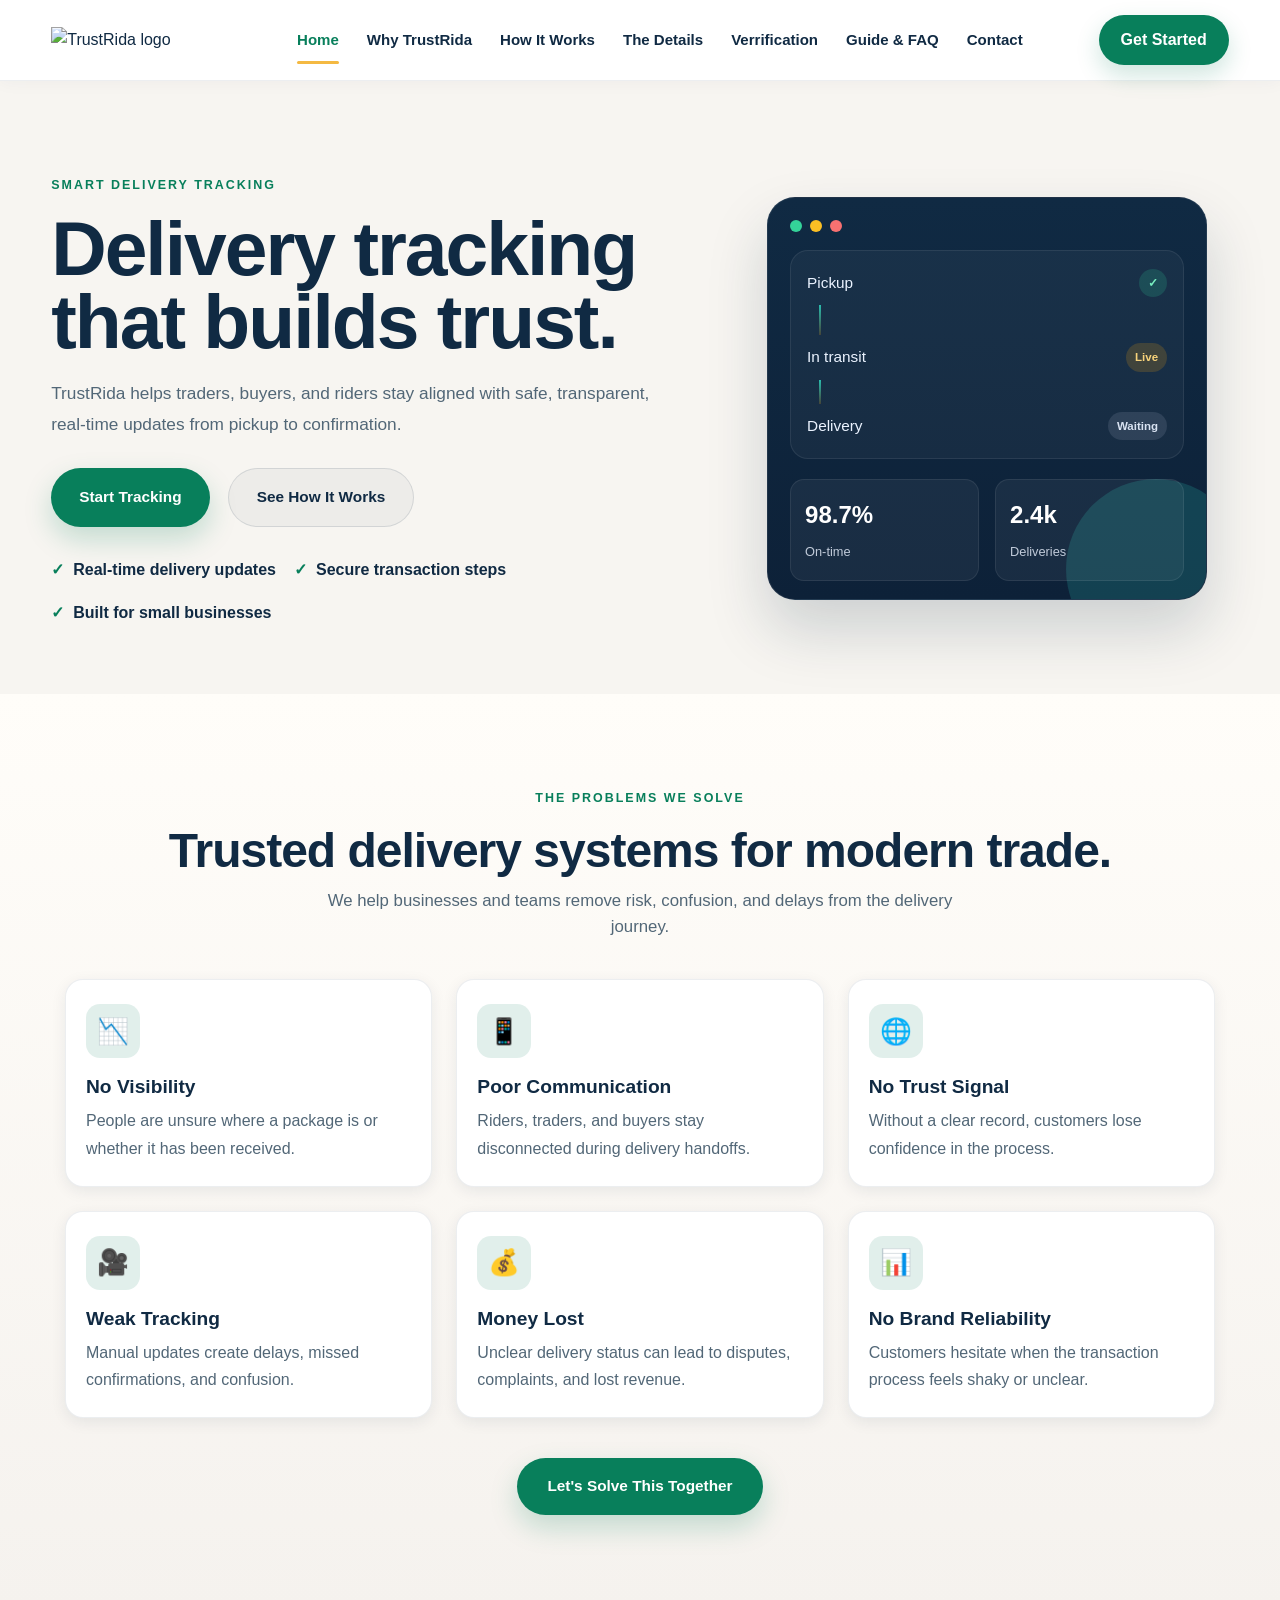
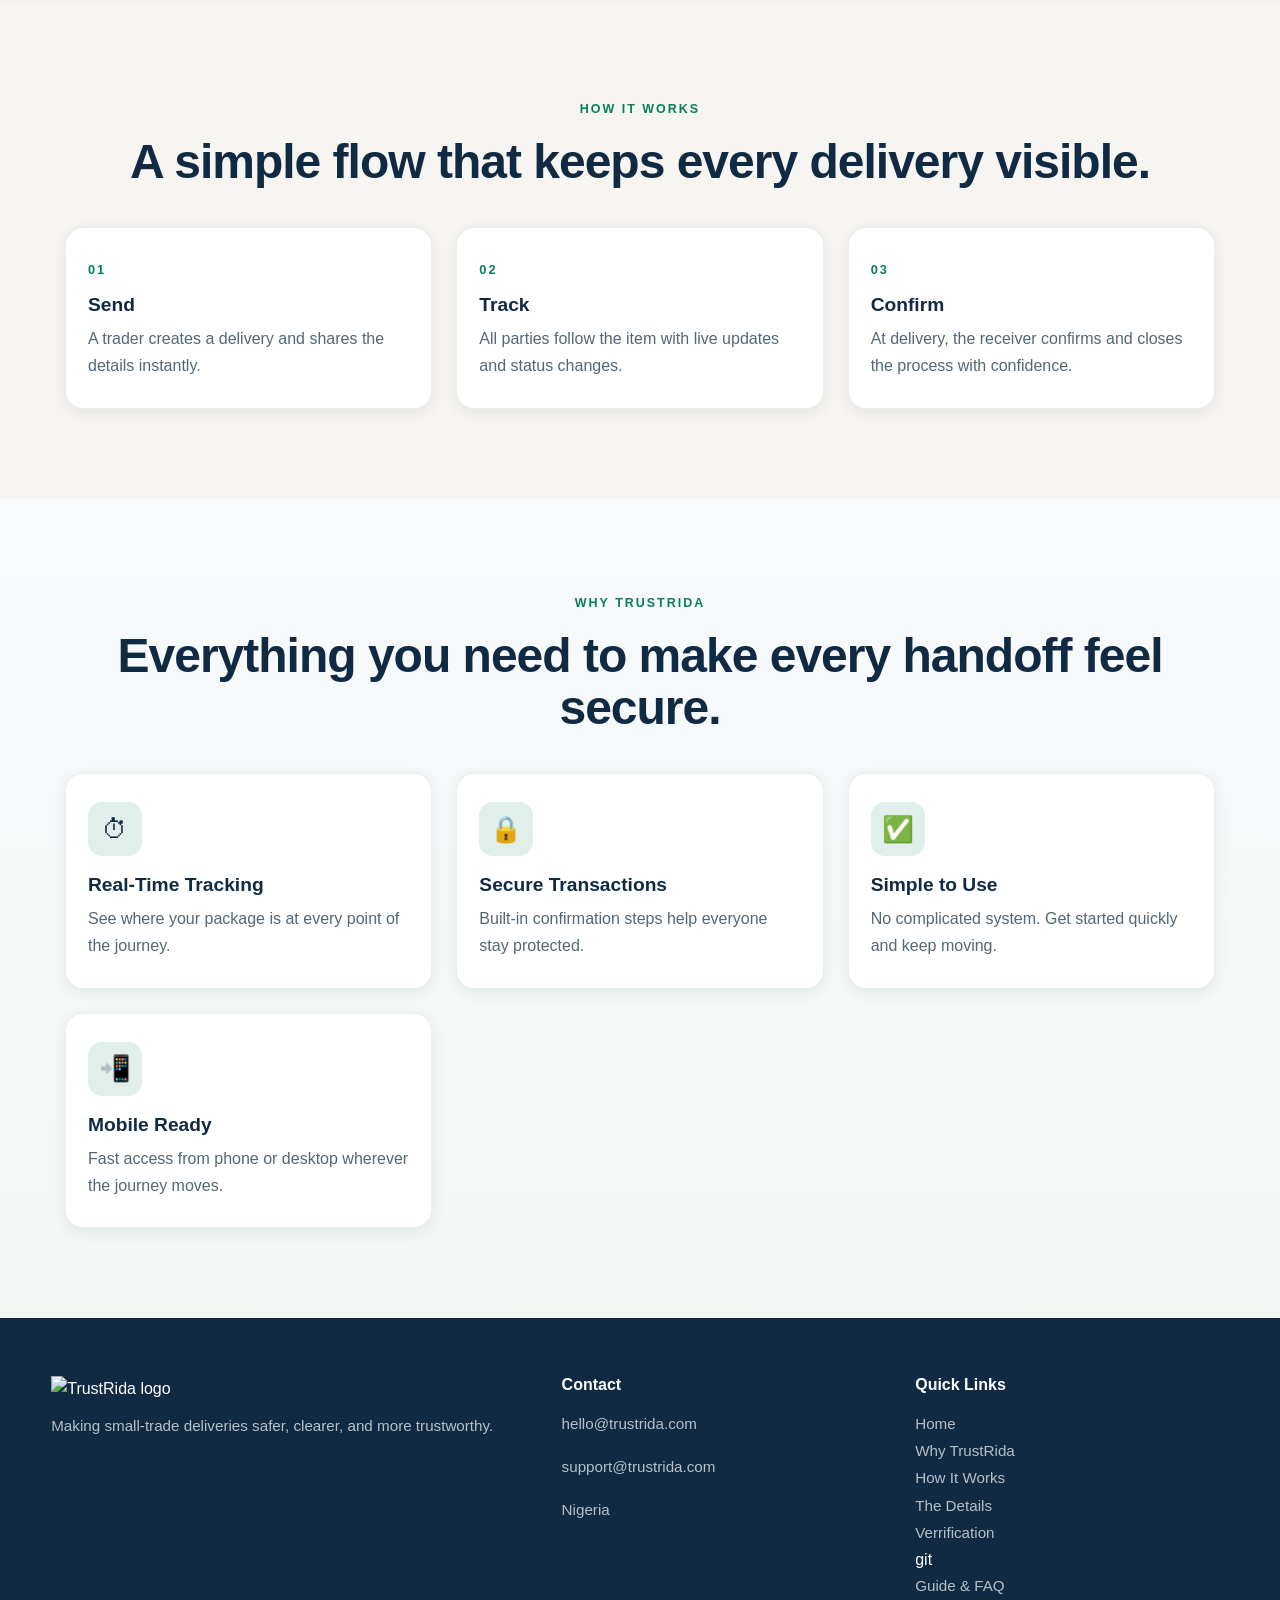
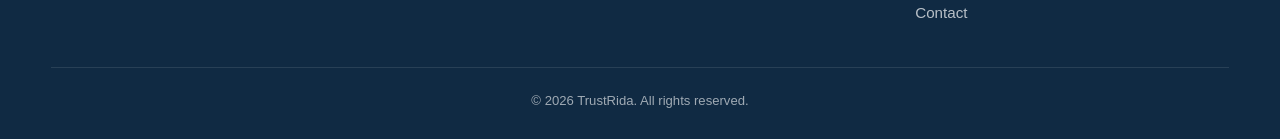
==== index.html @ 60ed7f92 "add website changes" ====
<!DOCTYPE html>
<html lang="en">
<head>
    <meta charset="UTF-8">
    <meta name="viewport" content="width=device-width, initial-scale=1.0">

    <title>TrustRida | Safe Delivery Tracking</title>

    <!-- Brand CSS MUST come first -->
    <link rel="stylesheet" href="css/brand.css">

    <!-- Page-specific CSS -->
    <link rel="stylesheet" href="css/style.css">
</head>

<body>

    <header class="site-header">
        <div class="nav-container">
            <a href="index.html" class="logo" aria-label="TrustRida home">
                <img src="https://i.postimg.cc/3wX8hdDJ/6a94c77d-6948-4028-94ad-6707c4aa324a.jpg" alt="TrustRida logo" class="brand-logo-image">
            </a>

            <nav class="main-nav" aria-label="Main navigation">
                <a href="index.html" class="active" aria-current="page">Home</a>
                <a href="Daelxsa.html">Why TrustRida</a>
                <a href="how-it-works.html">How It Works</a>
                <a href="oluwatoks.html">The Details</a>
                <a href="energy.html">Verrification</a>
                <a href="okakamushunu.html">Guide & FAQ</a>
                <a href="contact.html">Contact</a>
            </nav>

            <a href="erikah.html" class="nav-button">
                Get Started
            </a>
        </div>
    </header>

    <main>
        <section class="hero">
            <div class="hero-content">
                <p class="eyebrow">SMART DELIVERY TRACKING</p>
                <h1>Delivery tracking that builds trust.</h1>
                <p class="hero-subtitle">
                    TrustRida helps traders, buyers, and riders stay aligned with
                    safe, transparent, real-time updates from pickup to confirmation.
                </p>

                <div class="hero-actions">
                    <a href="contact.html" class="cta-button primary">Start Tracking</a>
                    <a href="#how-it-works" class="cta-button secondary">See How It Works</a>
                </div>

                <ul class="hero-points" aria-label="TrustRida benefits">
                    <li>Real-time delivery updates</li>
                    <li>Secure transaction steps</li>
                    <li>Built for small businesses</li>
                </ul>
            </div>

            <div class="hero-visual" aria-label="TrustRida dashboard preview">
                <div class="dashboard-card">
                    <div class="dashboard-header">
                        <span class="dot green"></span>
                        <span class="dot yellow"></span>
                        <span class="dot red"></span>
                    </div>

                    <div class="route-box">
                        <div class="route-row">
                            <span>Pickup</span>
                            <span class="check">✓</span>
                        </div>
                        <div class="route-line"></div>
                        <div class="route-row">
                            <span>In transit</span>
                            <span class="live">Live</span>
                        </div>
                        <div class="route-line short"></div>
                        <div class="route-row">
                            <span>Delivery</span>
                            <span class="pending">Waiting</span>
                        </div>
                    </div>

                    <div class="mini-stats">
                        <div>
                            <strong>98.7%</strong>
                            <span>On-time</span>
                        </div>
                        <div>
                            <strong>2.4k</strong>
                            <span>Deliveries</span>
                        </div>
                    </div>
                </div>
            </div>
        </section>

        <section id="problems" class="problems-section">
            <div class="container">
                <div class="section-header">
                    <p class="section-kicker">THE PROBLEMS WE SOLVE</p>
                    <h2>Trusted delivery systems for modern trade.</h2>
                    <p>We help businesses and teams remove risk, confusion, and delays from the delivery journey.</p>
                </div>

                <div class="problems-grid">
                    <div class="problem-card">
                        <div class="icon">📉</div>
                        <h3>No Visibility</h3>
                        <p>People are unsure where a package is or whether it has been received.</p>
                    </div>

                    <div class="problem-card">
                        <div class="icon">📱</div>
                        <h3>Poor Communication</h3>
                        <p>Riders, traders, and buyers stay disconnected during delivery handoffs.</p>
                    </div>

                    <div class="problem-card">
                        <div class="icon">🌐</div>
                        <h3>No Trust Signal</h3>
                        <p>Without a clear record, customers lose confidence in the process.</p>
                    </div>

                    <div class="problem-card">
                        <div class="icon">🎥</div>
                        <h3>Weak Tracking</h3>
                        <p>Manual updates create delays, missed confirmations, and confusion.</p>
                    </div>

                    <div class="problem-card">
                        <div class="icon">💰</div>
                        <h3>Money Lost</h3>
                        <p>Unclear delivery status can lead to disputes, complaints, and lost revenue.</p>
                    </div>

                    <div class="problem-card">
                        <div class="icon">📊</div>
                        <h3>No Brand Reliability</h3>
                        <p>Customers hesitate when the transaction process feels shaky or unclear.</p>
                    </div>
                </div>

                <div class="cta-center">
                    <a href="contact.html" class="btn-primary">Let's Solve This Together</a>
                </div>
            </div>
        </section>

        <section id="how-it-works" class="how-it-works">
            <div class="container">
                <div class="section-header alt">
                    <p class="section-kicker">HOW IT WORKS</p>
                    <h2>A simple flow that keeps every delivery visible.</h2>
                </div>

                <div class="steps-container">
                    <div class="step">
                        <span class="step-number">01</span>
                        <h3>Send</h3>
                        <p>A trader creates a delivery and shares the details instantly.</p>
                    </div>

                    <div class="step">
                        <span class="step-number">02</span>
                        <h3>Track</h3>
                        <p>All parties follow the item with live updates and status changes.</p>
                    </div>

                    <div class="step">
                        <span class="step-number">03</span>
                        <h3>Confirm</h3>
                        <p>At delivery, the receiver confirms and closes the process with confidence.</p>
                    </div>
                </div>
            </div>
        </section>

        <section id="features" class="features">
            <div class="container">
                <div class="section-header alt">
                    <p class="section-kicker">WHY TRUSTRIDA</p>
                    <h2>Everything you need to make every handoff feel secure.</h2>
                </div>

                <div class="features-container">
                    <div class="feature">
                        <div class="feature-icon">⏱</div>
                        <h3>Real-Time Tracking</h3>
                        <p>See where your package is at every point of the journey.</p>
                    </div>

                    <div class="feature">
                        <div class="feature-icon">🔒</div>
                        <h3>Secure Transactions</h3>
                        <p>Built-in confirmation steps help everyone stay protected.</p>
                    </div>

                    <div class="feature">
                        <div class="feature-icon">✅</div>
                        <h3>Simple to Use</h3>
                        <p>No complicated system. Get started quickly and keep moving.</p>
                    </div>

                    <div class="feature">
                        <div class="feature-icon">📲</div>
                        <h3>Mobile Ready</h3>
                        <p>Fast access from phone or desktop wherever the journey moves.</p>
                    </div>
                </div>
            </div>
        </section>
    </main>

    <footer class="site-footer">
        <div class="footer-container">
            <div class="footer-brand">
                <a href="index.html" class="logo logo-footer" aria-label="TrustRida home">
                    <img src="https://i.postimg.cc/3wX8hdDJ/6a94c77d-6948-4028-94ad-6707c4aa324a.jpg" alt="TrustRida logo" class="brand-logo-image">
                </a>
                <p>Making small-trade deliveries safer, clearer, and more trustworthy.</p>
            </div>

            <div class="footer-contact">
                <h3>Contact</h3>
                <p><a href="mailto:hello@trustrida.com">hello@trustrida.com</a></p>
                <p><a href="tel:+234">support@trustrida.com</a></p>
                <p>Nigeria</p>
            </div>

            <div class="footer-links">
                <h3>Quick Links</h3>
                <a href="index.html" class="active" aria-current="page">Home</a>
                <a href="Daelxsa.html">Why TrustRida</a>
                <a href="how-it-works.html">How It Works</a>
                <a href="oluwatoks.html">The Details</a>
                <a href="energy.html">Verrification</a>git
                <a href="okakamushunu.html">Guide & FAQ</a>
                <a href="contact.html">Contact</a>
            </div>
        </div>

        <div class="footer-bottom">
            <p>&copy; 2026 TrustRida. All rights reserved.</p>
        </div>
    </footer>

</body>
</html>
---- css/brand.css ----
/* =========================================
   TRUSTRIDA BRAND STYLES
   ========================================= */

:root {
  --trust-green: #087f5b;
  --trust-green-dark: #066b4d;
  --deep-navy: #102a43;
  --amber: #8a5a00;
  --warm-cream: #fff8ee;
  --white: #ffffff;
  --light-gray: #f5f7fa;
  --border: #d9e2ec;

  --display-font: "Plus Jakarta Sans", sans-serif;
  --body-font: "Manrope", sans-serif;

  --brand-bg: #07111f;
  --brand-bg-soft: #0f1d2d;
  --brand-panel: #0e1b2b;
  --brand-card: #13283e;
  --brand-text: #eaf3ff;
  --brand-muted: #9ab0c8;
  --brand-line: rgba(154, 176, 200, 0.2);
  --brand-accent: #2dd4bf;
  --brand-accent-strong: #14b8a6;
  --brand-accent-soft: rgba(45, 212, 191, 0.12);
  --brand-white: #ffffff;
  --brand-warning: #f59e0b;
  --brand-danger: #ef4444;
}

/* BASIC PAGE STYLES */
*,
*::before,
*::after {
  box-sizing: border-box;
  margin: 0;
  padding: 0;
}

html {
  scroll-behavior: smooth;
}

body {
  margin: 0;
  color: var(--deep-navy);
  background-color: var(--white);
  font-family: var(--body-font);
  line-height: 1.6;
}

/* HEADINGS */
h1,
h2,
h3,
h4 {
  margin-top: 0;
  color: var(--deep-navy);
  font-family: var(--display-font);
  line-height: 1.2;
}

/* LINKS */
a {
  color: inherit;
  text-decoration: none;
}

a:hover {
  text-decoration: underline;
}

a:focus-visible,
button:focus-visible {
  outline: 3px solid var(--amber);
  outline-offset: 3px;
}

/* BUTTONS */
.btn {
  display: inline-block;
  padding: 12px 20px;
  border: 2px solid transparent;
  border-radius: 10px;
  font-family: var(--display-font);
  font-weight: 700;
  line-height: 1.2;
  text-align: center;
  text-decoration: none;
  cursor: pointer;
  transition:
    background-color 0.2s ease,
    color 0.2s ease,
    border-color 0.2s ease,
    opacity 0.2s ease;
}

.btn:hover {
  text-decoration: none;
}

.btn-primary {
  color: var(--white);
  background-color: var(--trust-green);
  border-color: var(--trust-green);
}

.btn-primary:hover {
  background-color: var(--trust-green-dark);
  border-color: var(--trust-green-dark);
}

.btn-secondary {
  color: var(--deep-navy);
  background-color: var(--white);
  border-color: var(--deep-navy);
}

.btn-secondary:hover {
  color: var(--white);
  background-color: var(--deep-navy);
}

.btn:disabled,
.btn[aria-disabled="true"] {
  opacity: 0.6;
  cursor: not-allowed;
}

/* CARDS */
.card {
  padding: 24px;
  background-color: var(--white);
  border: 1px solid var(--border);
  border-radius: 12px;
}

/* STATUS LABELS */
.status-verified,
.status-pending {
  font-weight: 700;
}

.status-verified {
  color: var(--trust-green);
}

.status-pending {
  color: var(--amber);
}

/* COMMON CONTAINER */
.container {
  width: min(90%, 1200px);
  margin-inline: auto;
}
---- css/style.css ----
:root {
    --green: #087F5B;
    --navy: #102A43;
    --gold: #F4B942;
    --cream: #FFF8EE;
    --white: #FFFFFF;
    --text: #102A43;
    --muted: #526777;
    --border: rgba(16, 42, 67, 0.12);
    --shadow-sm: 0 4px 15px rgba(16, 42, 67, 0.08);
    --shadow-md: 0 12px 35px rgba(16, 42, 67, 0.12);
    --radius: 16px;
    --transition: 0.25s ease;
    --soft-green: rgba(8, 127, 91, 0.12);
}

* {
    margin: 0;
    padding: 0;
    box-sizing: border-box;
}

html {
    scroll-behavior: smooth;
}

body {
    font-family: Inter, -apple-system, BlinkMacSystemFont, "Segoe UI", Roboto, Arial, sans-serif;
    background: #f7f5f1;
    color: var(--text);
    line-height: 1.6;
}

a {
    text-decoration: none;
    color: inherit;
}

button,
input,
textarea {
    font: inherit;
}

img {
    max-width: 100%;
    display: block;
}

h1, h2, h3, h4 {
    margin-bottom: 1rem;
    line-height: 1.1;
}

p {
    margin-bottom: 1rem;
}

.container {
    width: min(1150px, 92%);
    margin: 0 auto;
}

/* ================= HEADER ================= */

.site-header {
    position: sticky;
    top: 0;
    z-index: 1000;
    background: rgba(255, 255, 255, 0.98);
    backdrop-filter: blur(10px);
    border-bottom: 1px solid rgba(16, 42, 67, 0.08);
    box-shadow: 0 2px 16px rgba(16, 42, 67, 0.04);
}

.nav-container {
    width: min(1180px, 92%);
    min-height: 80px;
    margin: 0 auto;
    display: flex;
    align-items: center;
    justify-content: space-between;
    gap: 24px;
}

.logo {
    display: inline-flex;
    align-items: center;
    justify-content: center;
    transition: opacity var(--transition), transform var(--transition);
}

.brand-logo-image {
    display: block;
    width: 170px;
    height: auto;
    object-fit: contain;
}

.logo:hover {
    opacity: 0.9;
    transform: translateY(-1px);
}

.main-nav {
    display: flex;
    align-items: center;
    gap: 28px;
}

.main-nav a {
    position: relative;
    color: var(--navy);
    font-size: 0.94rem;
    font-weight: 600;
    padding: 8px 0;
    transition: color var(--transition), transform var(--transition);
}

.main-nav a:hover {
    color: var(--green);
    transform: translateY(-1px);
}

.main-nav a.active {
    color: var(--green);
}

.main-nav a.active::after {
    content: "";
    position: absolute;
    left: 0;
    right: 0;
    bottom: -4px;
    height: 3px;
    border-radius: 999px;
    background: var(--gold);
}

.nav-button,
.cta-button,
.btn-primary {
    display: inline-flex;
    align-items: center;
    justify-content: center;
    border-radius: 999px;
    font-weight: 800;
    transition: transform var(--transition), box-shadow var(--transition), background var(--transition), color var(--transition);
}

.nav-button {
    padding: 12px 22px;
    background: var(--green);
    color: var(--white);
    box-shadow: 0 10px 24px rgba(8, 127, 91, 0.2);
}

.nav-button:hover,
.cta-button:hover,
.btn-primary:hover {
    transform: translateY(-2px);
}

/* ================= HERO ================= */

.hero {
    display: grid;
    grid-template-columns: 1.15fr 0.85fr;
    align-items: center;
    gap: 40px;
    width: min(1180px, 92%);
    margin: 0 auto;
    padding: 90px 0 68px;
}

.hero-content {
    padding-right: 12px;
}

.eyebrow,
.section-kicker {
    display: inline-block;
    margin-bottom: 16px;
    color: var(--green);
    text-transform: uppercase;
    font-size: 0.78rem;
    letter-spacing: 2px;
    font-weight: 800;
}

.hero h1 {
    color: var(--navy);
    font-size: clamp(2.8rem, 6vw, 5rem);
    letter-spacing: -2px;
    line-height: 0.95;
    margin-bottom: 20px;
}

.hero-subtitle {
    max-width: 620px;
    color: var(--muted);
    font-size: 1.08rem;
    line-height: 1.8;
    margin-bottom: 28px;
}

.hero-actions {
    display: flex;
    flex-wrap: wrap;
    gap: 18px;
    margin-bottom: 30px;
}

.cta-button {
    padding: 16px 28px;
    font-size: 0.96rem;
}

.cta-button.primary,
.btn-primary {
    background: var(--green);
    color: var(--white);
    box-shadow: 0 12px 28px rgba(8, 127, 91, 0.22);
}

.cta-button.secondary {
    background: rgba(16, 42, 67, 0.04);
    color: var(--navy);
    border: 1px solid rgba(16, 42, 67, 0.12);
}

.hero-points {
    display: flex;
    flex-wrap: wrap;
    gap: 18px;
    list-style: none;
    padding: 0;
    color: var(--navy);
    font-weight: 600;
}

.hero-points li {
    position: relative;
    padding-left: 22px;
}

.hero-points li::before {
    content: "✓";
    position: absolute;
    left: 0;
    color: var(--green);
    font-weight: 800;
}

.hero-visual {
    display: flex;
    justify-content: center;
}

.dashboard-card {
    width: min(100%, 440px);
    background: linear-gradient(180deg, #102a43 0%, #0d2138 100%);
    border: 1px solid rgba(255, 255, 255, 0.08);
    border-radius: 28px;
    box-shadow: 0 30px 60px rgba(16, 42, 67, 0.18);
    padding: 22px 22px 18px;
    position: relative;
    overflow: hidden;
}

.dashboard-card::before {
    content: "";
    position: absolute;
    inset: auto -40px -60px auto;
    width: 180px;
    height: 180px;
    border-radius: 50%;
    background: rgba(45, 212, 191, 0.18);
}

.dashboard-header {
    display: flex;
    gap: 8px;
    margin-bottom: 18px;
    position: relative;
    z-index: 1;
}

.dot {
    width: 12px;
    height: 12px;
    border-radius: 50%;
    display: inline-block;
}

.dot.green { background: #34d399; }
.dot.yellow { background: #fbbf24; }
.dot.red { background: #f87171; }

.route-box {
    position: relative;
    z-index: 1;
    background: rgba(255, 255, 255, 0.04);
    border: 1px solid rgba(255, 255, 255, 0.08);
    border-radius: 18px;
    padding: 18px 16px;
    margin-bottom: 20px;
}

.route-row {
    display: flex;
    align-items: center;
    justify-content: space-between;
    color: #ebf3ff;
    font-size: 0.96rem;
}

.route-line {
    width: 2px;
    height: 30px;
    background: linear-gradient(180deg, rgba(45, 212, 191, 0.85), rgba(245, 158, 11, 0.2));
    margin: 8px 12px 8px;
}

.route-line.short {
    height: 24px;
}

.check,
.live,
.pending {
    display: inline-flex;
    align-items: center;
    justify-content: center;
    border-radius: 999px;
    font-size: 0.72rem;
    padding: 5px 9px;
    font-weight: 800;
}

.check {
    background: rgba(52, 211, 153, 0.18);
    color: #7af0c1;
}

.live {
    background: rgba(245, 158, 11, 0.18);
    color: #f7d27a;
}

.pending {
    background: rgba(148, 163, 184, 0.18);
    color: #d9e3f2;
}

.mini-stats {
    position: relative;
    z-index: 1;
    display: grid;
    grid-template-columns: repeat(2, minmax(0, 1fr));
    gap: 16px;
}

.mini-stats div {
    background: rgba(255, 255, 255, 0.05);
    border: 1px solid rgba(255, 255, 255, 0.08);
    border-radius: 14px;
    padding: 16px 14px;
}

.mini-stats strong {
    display: block;
    color: #fff;
    font-size: 1.5rem;
    margin-bottom: 4px;
}

.mini-stats span {
    color: rgba(235, 243, 255, 0.8);
    font-size: 0.8rem;
}

/* ================= SECTIONS ================= */

.problems-section,
.how-it-works,
.features {
    padding: 90px 0;
}

.problems-section {
    background: linear-gradient(180deg, #fffdf9 0%, #f5f2ee 100%);
}

.section-header {
    text-align: center;
    margin-bottom: 38px;
}

.section-header h2 {
    color: var(--navy);
    font-size: clamp(2.1rem, 4vw, 3rem);
    letter-spacing: -1px;
    margin-bottom: 10px;
}

.section-header p:last-child {
    max-width: 680px;
    margin: 0 auto;
    color: var(--muted);
    font-size: 1.05rem;
}

.problems-grid {
    display: grid;
    grid-template-columns: repeat(3, minmax(0, 1fr));
    gap: 24px;
}

.problem-card,
.feature,
.step {
    background: var(--white);
    border: 1px solid rgba(16, 42, 67, 0.08);
    border-radius: 18px;
    box-shadow: var(--shadow-sm);
}

.problem-card {
    padding: 24px 20px;
}

.problem-card:hover,
.feature:hover,
.step:hover {
    transform: translateY(-4px);
    box-shadow: var(--shadow-md);
}

.problem-card .icon,
.feature-icon {
    width: 54px;
    height: 54px;
    border-radius: 14px;
    background: var(--soft-green);
    display: grid;
    place-items: center;
    font-size: 1.6rem;
    margin-bottom: 18px;
}

.problem-card h3,
.feature h3,
.step h3 {
    color: var(--navy);
    margin-bottom: 10px;
    font-size: 1.2rem;
}

.problem-card p,
.feature p,
.step p {
    color: var(--muted);
    margin-bottom: 0;
    line-height: 1.7;
}

.cta-center {
    text-align: center;
    margin-top: 40px;
}

.btn-primary {
    padding: 16px 30px;
    font-size: 0.96rem;
}

.steps-container,
.features-container {
    display: grid;
    grid-template-columns: repeat(3, minmax(0, 1fr));
    gap: 24px;
}

.step,
.feature {
    padding: 28px 22px;
    transition: transform var(--transition), box-shadow var(--transition);
}

.step-number {
    display: inline-block;
    margin-bottom: 14px;
    color: var(--green);
    font-size: 0.8rem;
    letter-spacing: 2px;
    font-weight: 800;
}

.features {
    background: linear-gradient(180deg, #f8fafc 0%, #f2f7f4 100%);
}

/* ================= FOOTER ================= */

.site-footer {
    background: var(--navy);
    color: var(--white);
    padding-top: 58px;
}

.footer-container {
    width: min(1180px, 92%);
    margin: 0 auto;
    display: grid;
    grid-template-columns: 1.5fr 1fr 1fr;
    gap: 40px;
    padding-bottom: 40px;
}

.logo-footer {
    color: var(--white);
    margin-bottom: 10px;
}

.footer-brand p,
.footer-contact p,
.footer-links a {
    color: rgba(255, 255, 255, 0.7);
    font-size: 0.95rem;
    line-height: 1.8;
}

.footer-contact h3,
.footer-links h3 {
    color: var(--white);
    margin-bottom: 16px;
    font-size: 1rem;
}

.footer-links {
    display: flex;
    flex-direction: column;
    align-items: flex-start;
}

.footer-links a {
    transition: color var(--transition), transform var(--transition);
}

.footer-links a:hover {
    color: var(--gold);
    transform: translateX(4px);
}

.footer-bottom {
    border-top: 1px solid rgba(255, 255, 255, 0.1);
    width: min(1180px, 92%);
    margin: 0 auto;
    padding: 22px 0 28px;
    text-align: center;
}

.footer-bottom p {
    color: rgba(255, 255, 255, 0.6);
    font-size: 0.82rem;
    margin: 0;
}

/* ================= RESPONSIVE ================= */

@media (max-width: 980px) {
    .hero {
        grid-template-columns: 1fr;
        padding-top: 72px;
    }

    .hero-content {
        text-align: center;
        padding-right: 0;
    }

    .hero-subtitle,
    .hero-points {
        margin-left: auto;
        margin-right: auto;
    }

    .hero-actions {
        justify-content: center;
    }

    .problems-grid,
    .steps-container,
    .features-container {
        grid-template-columns: repeat(2, minmax(0, 1fr));
    }

    .footer-container {
        grid-template-columns: 1fr 1fr;
    }
}

@media (max-width: 720px) {
    .nav-container {
        flex-wrap: wrap;
        justify-content: center;
        padding: 18px 0;
    }

    .main-nav {
        order: 3;
        width: 100%;
        justify-content: center;
        flex-wrap: wrap;
        gap: 16px 20px;
    }

    .nav-button {
        padding: 10px 18px;
    }

    .hero {
        width: 90%;
        padding-top: 60px;
    }

    .problems-grid,
    .steps-container,
    .features-container,
    .footer-container {
        grid-template-columns: 1fr;
    }

    .problems-section,
    .how-it-works,
    .features {
        padding: 72px 0;
    }
}

@media (max-width: 420px) {
    .logo {
        font-size: 1.2rem;
    }

    .main-nav a {
        font-size: 0.8rem;
    }

    .hero h1 {
        font-size: 2.5rem;
    }

    .cta-button,
    .btn-primary {
        width: 100%;
    }

    .hero-actions {
        flex-direction: column;
    }
}

a:focus-visible,
button:focus-visible,
input:focus-visible,
textarea:focus-visible {
    outline: 3px solid var(--gold);
    outline-offset: 3px;
}
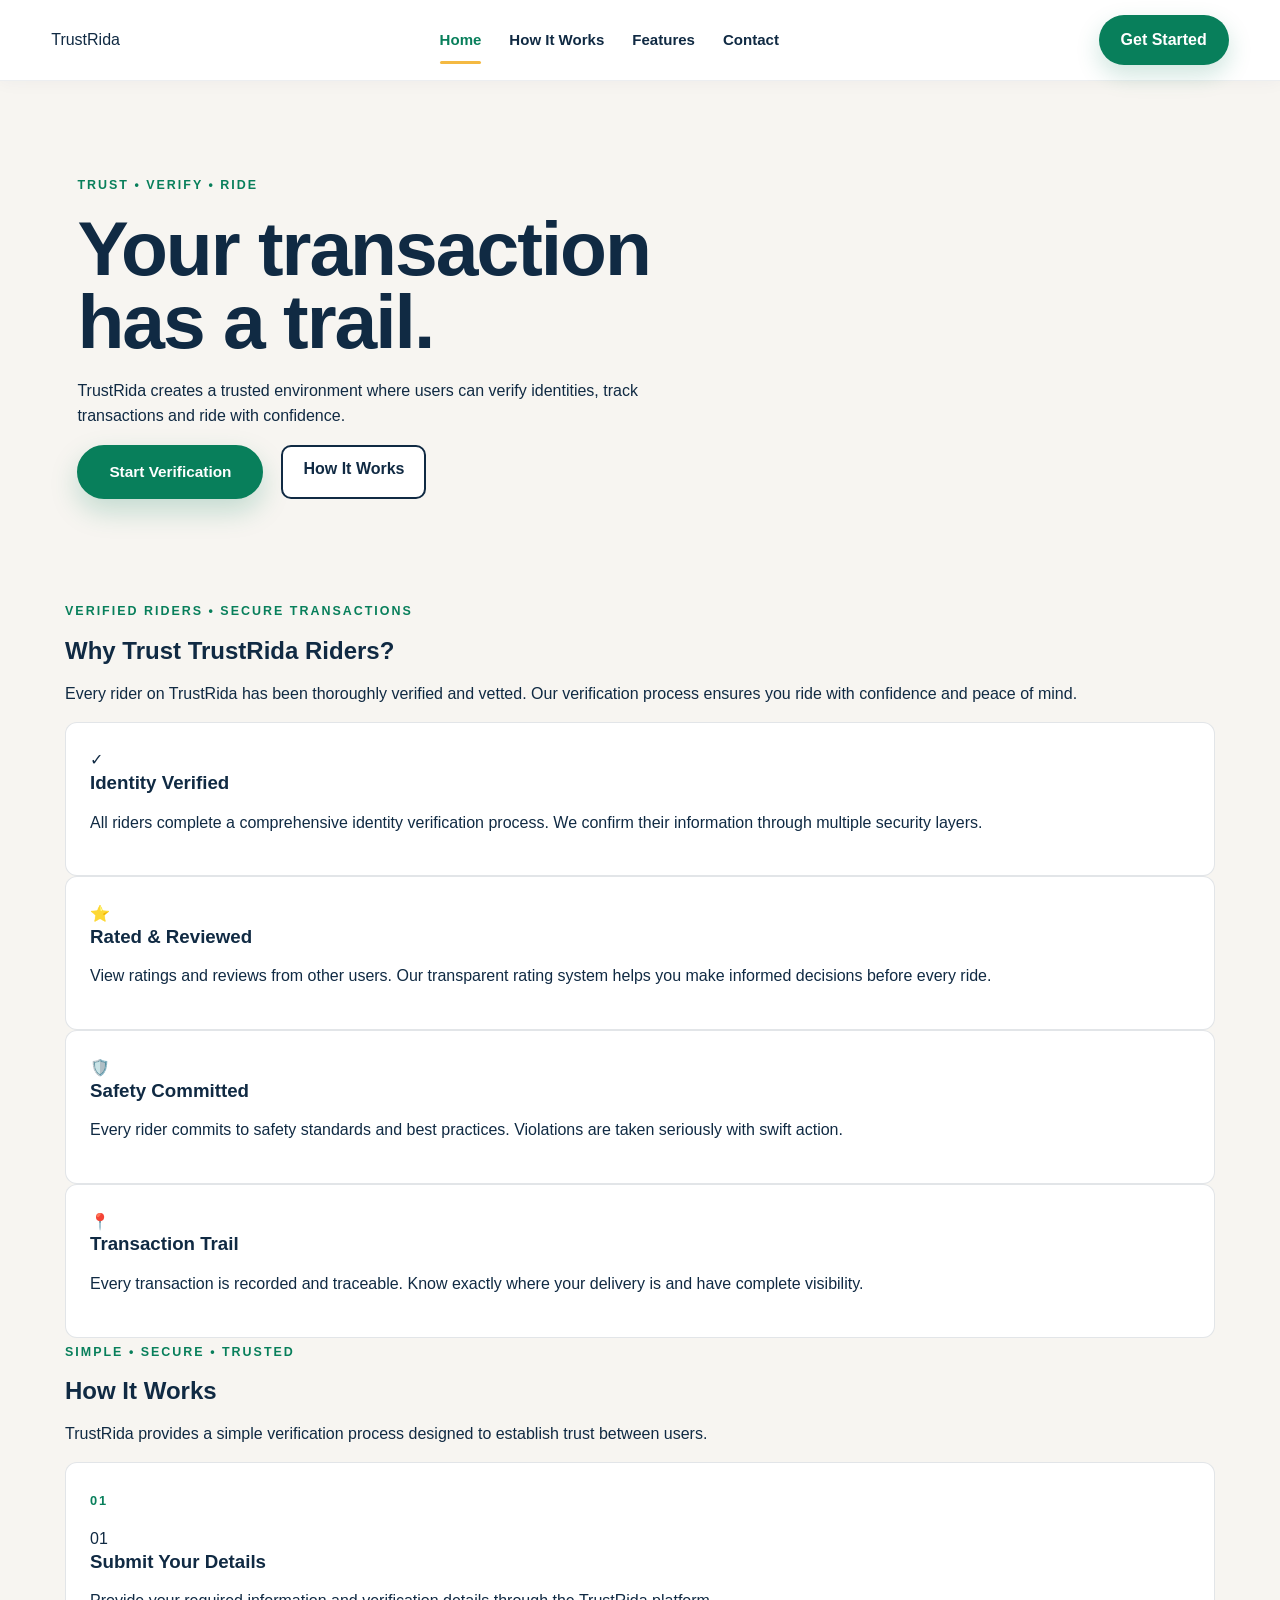
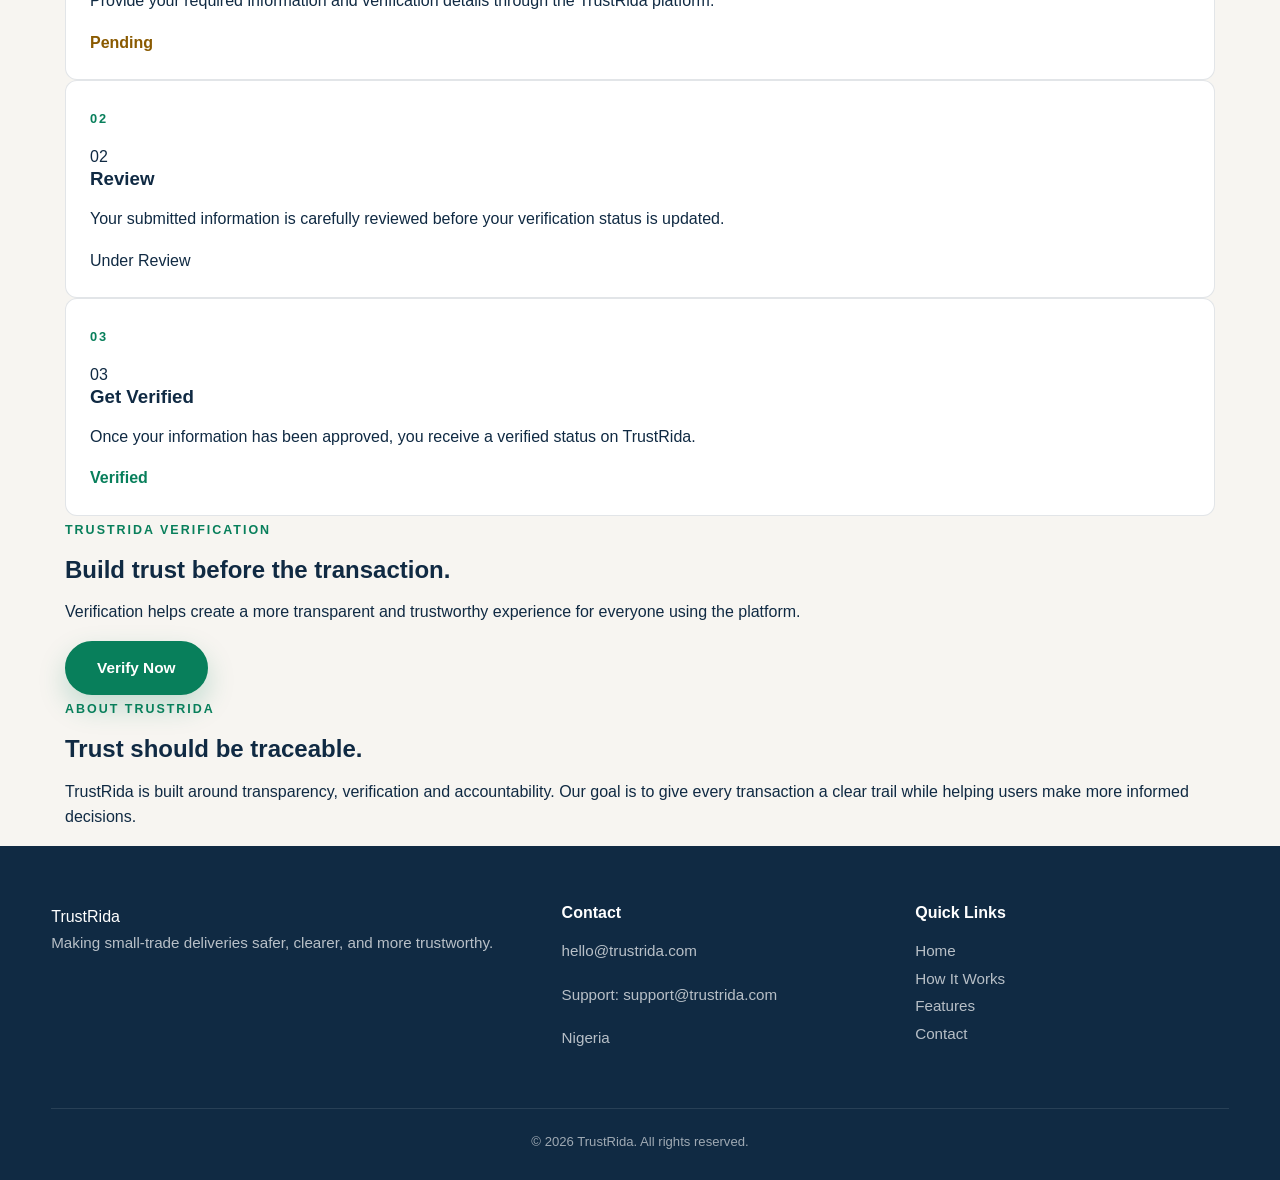
==== commit f3d0ef56: "Add files via upload" ====
--- a/index.html
+++ b/index.html
@@ -1,252 +1,500 @@
-<!DOCTYPE html>
-<html lang="en">
-<head>
-    <meta charset="UTF-8">
-    <meta name="viewport" content="width=device-width, initial-scale=1.0">
-
-    <title>TrustRida | Safe Delivery Tracking</title>
-
-    <!-- Brand CSS MUST come first -->
-    <link rel="stylesheet" href="css/brand.css">
-
-    <!-- Page-specific CSS -->
-    <link rel="stylesheet" href="css/style.css">
-</head>
-
-<body>
-
-    <header class="site-header">
-        <div class="nav-container">
-            <a href="index.html" class="logo" aria-label="TrustRida home">
-                <img src="https://i.postimg.cc/3wX8hdDJ/6a94c77d-6948-4028-94ad-6707c4aa324a.jpg" alt="TrustRida logo" class="brand-logo-image">
-            </a>
-
-            <nav class="main-nav" aria-label="Main navigation">
-                <a href="index.html" class="active" aria-current="page">Home</a>
-                <a href="Daelxsa.html">Why TrustRida</a>
-                <a href="how-it-works.html">How It Works</a>
-                <a href="oluwatoks.html">The Details</a>
-                <a href="energy.html">Verrification</a>
-                <a href="okakamushunu.html">Guide & FAQ</a>
-                <a href="contact.html">Contact</a>
-            </nav>
-
-            <a href="erikah.html" class="nav-button">
-                Get Started
-            </a>
-        </div>
-    </header>
-
-    <main>
-        <section class="hero">
-            <div class="hero-content">
-                <p class="eyebrow">SMART DELIVERY TRACKING</p>
-                <h1>Delivery tracking that builds trust.</h1>
-                <p class="hero-subtitle">
-                    TrustRida helps traders, buyers, and riders stay aligned with
-                    safe, transparent, real-time updates from pickup to confirmation.
-                </p>
-
-                <div class="hero-actions">
-                    <a href="contact.html" class="cta-button primary">Start Tracking</a>
-                    <a href="#how-it-works" class="cta-button secondary">See How It Works</a>
-                </div>
-
-                <ul class="hero-points" aria-label="TrustRida benefits">
-                    <li>Real-time delivery updates</li>
-                    <li>Secure transaction steps</li>
-                    <li>Built for small businesses</li>
-                </ul>
-            </div>
-
-            <div class="hero-visual" aria-label="TrustRida dashboard preview">
-                <div class="dashboard-card">
-                    <div class="dashboard-header">
-                        <span class="dot green"></span>
-                        <span class="dot yellow"></span>
-                        <span class="dot red"></span>
-                    </div>
-
-                    <div class="route-box">
-                        <div class="route-row">
-                            <span>Pickup</span>
-                            <span class="check">✓</span>
-                        </div>
-                        <div class="route-line"></div>
-                        <div class="route-row">
-                            <span>In transit</span>
-                            <span class="live">Live</span>
-                        </div>
-                        <div class="route-line short"></div>
-                        <div class="route-row">
-                            <span>Delivery</span>
-                            <span class="pending">Waiting</span>
-                        </div>
-                    </div>
-
-                    <div class="mini-stats">
-                        <div>
-                            <strong>98.7%</strong>
-                            <span>On-time</span>
-                        </div>
-                        <div>
-                            <strong>2.4k</strong>
-                            <span>Deliveries</span>
-                        </div>
-                    </div>
-                </div>
-            </div>
-        </section>
-
-        <section id="problems" class="problems-section">
-            <div class="container">
-                <div class="section-header">
-                    <p class="section-kicker">THE PROBLEMS WE SOLVE</p>
-                    <h2>Trusted delivery systems for modern trade.</h2>
-                    <p>We help businesses and teams remove risk, confusion, and delays from the delivery journey.</p>
-                </div>
-
-                <div class="problems-grid">
-                    <div class="problem-card">
-                        <div class="icon">📉</div>
-                        <h3>No Visibility</h3>
-                        <p>People are unsure where a package is or whether it has been received.</p>
-                    </div>
-
-                    <div class="problem-card">
-                        <div class="icon">📱</div>
-                        <h3>Poor Communication</h3>
-                        <p>Riders, traders, and buyers stay disconnected during delivery handoffs.</p>
-                    </div>
-
-                    <div class="problem-card">
-                        <div class="icon">🌐</div>
-                        <h3>No Trust Signal</h3>
-                        <p>Without a clear record, customers lose confidence in the process.</p>
-                    </div>
-
-                    <div class="problem-card">
-                        <div class="icon">🎥</div>
-                        <h3>Weak Tracking</h3>
-                        <p>Manual updates create delays, missed confirmations, and confusion.</p>
-                    </div>
-
-                    <div class="problem-card">
-                        <div class="icon">💰</div>
-                        <h3>Money Lost</h3>
-                        <p>Unclear delivery status can lead to disputes, complaints, and lost revenue.</p>
-                    </div>
-
-                    <div class="problem-card">
-                        <div class="icon">📊</div>
-                        <h3>No Brand Reliability</h3>
-                        <p>Customers hesitate when the transaction process feels shaky or unclear.</p>
-                    </div>
-                </div>
-
-                <div class="cta-center">
-                    <a href="contact.html" class="btn-primary">Let's Solve This Together</a>
-                </div>
-            </div>
-        </section>
-
-        <section id="how-it-works" class="how-it-works">
-            <div class="container">
-                <div class="section-header alt">
-                    <p class="section-kicker">HOW IT WORKS</p>
-                    <h2>A simple flow that keeps every delivery visible.</h2>
-                </div>
-
-                <div class="steps-container">
-                    <div class="step">
-                        <span class="step-number">01</span>
-                        <h3>Send</h3>
-                        <p>A trader creates a delivery and shares the details instantly.</p>
-                    </div>
-
-                    <div class="step">
-                        <span class="step-number">02</span>
-                        <h3>Track</h3>
-                        <p>All parties follow the item with live updates and status changes.</p>
-                    </div>
-
-                    <div class="step">
-                        <span class="step-number">03</span>
-                        <h3>Confirm</h3>
-                        <p>At delivery, the receiver confirms and closes the process with confidence.</p>
-                    </div>
-                </div>
-            </div>
-        </section>
-
-        <section id="features" class="features">
-            <div class="container">
-                <div class="section-header alt">
-                    <p class="section-kicker">WHY TRUSTRIDA</p>
-                    <h2>Everything you need to make every handoff feel secure.</h2>
-                </div>
-
-                <div class="features-container">
-                    <div class="feature">
-                        <div class="feature-icon">⏱</div>
-                        <h3>Real-Time Tracking</h3>
-                        <p>See where your package is at every point of the journey.</p>
-                    </div>
-
-                    <div class="feature">
-                        <div class="feature-icon">🔒</div>
-                        <h3>Secure Transactions</h3>
-                        <p>Built-in confirmation steps help everyone stay protected.</p>
-                    </div>
-
-                    <div class="feature">
-                        <div class="feature-icon">✅</div>
-                        <h3>Simple to Use</h3>
-                        <p>No complicated system. Get started quickly and keep moving.</p>
-                    </div>
-
-                    <div class="feature">
-                        <div class="feature-icon">📲</div>
-                        <h3>Mobile Ready</h3>
-                        <p>Fast access from phone or desktop wherever the journey moves.</p>
-                    </div>
-                </div>
-            </div>
-        </section>
-    </main>
-
-    <footer class="site-footer">
-        <div class="footer-container">
-            <div class="footer-brand">
-                <a href="index.html" class="logo logo-footer" aria-label="TrustRida home">
-                    <img src="https://i.postimg.cc/3wX8hdDJ/6a94c77d-6948-4028-94ad-6707c4aa324a.jpg" alt="TrustRida logo" class="brand-logo-image">
-                </a>
-                <p>Making small-trade deliveries safer, clearer, and more trustworthy.</p>
-            </div>
-
-            <div class="footer-contact">
-                <h3>Contact</h3>
-                <p><a href="mailto:hello@trustrida.com">hello@trustrida.com</a></p>
-                <p><a href="tel:+234">support@trustrida.com</a></p>
-                <p>Nigeria</p>
-            </div>
-
-            <div class="footer-links">
-                <h3>Quick Links</h3>
-                <a href="index.html" class="active" aria-current="page">Home</a>
-                <a href="Daelxsa.html">Why TrustRida</a>
-                <a href="how-it-works.html">How It Works</a>
-                <a href="oluwatoks.html">The Details</a>
-                <a href="energy.html">Verrification</a>git
-                <a href="okakamushunu.html">Guide & FAQ</a>
-                <a href="contact.html">Contact</a>
-            </div>
-        </div>
-
-        <div class="footer-bottom">
-            <p>&copy; 2026 TrustRida. All rights reserved.</p>
-        </div>
-    </footer>
-
-</body>
-</html>
+<!DOCTYPE html>
+<html lang="en">
+
+<head>
+    <meta charset="UTF-8">
+
+    <meta
+        name="viewport"
+        content="width=device-width, initial-scale=1.0"
+    >
+
+    <meta
+        name="description"
+        content="TrustRida - Your transaction has a trail."
+    >
+
+    <title>TrustRida | Home - Trust Every Ride</title>
+
+    <!-- Google Fonts -->
+    <link rel="preconnect" href="https://fonts.googleapis.com">
+
+    <link
+        rel="preconnect"
+        href="https://fonts.gstatic.com"
+        crossorigin
+    >
+
+    <link
+        href="https://fonts.googleapis.com/css2?family=Jakarta+Sans:wght@400;500;600;700;800&family=Manrope:wght@400;500;600;700&display=swap"
+        rel="stylesheet"
+    >
+
+    <!-- Brand Stylesheet -->
+    <link rel="stylesheet" href="css/brand.css">
+
+    <!-- Main Stylesheet -->
+    <link rel="stylesheet" href="css/style.css">
+
+    <!-- Component Stylesheet -->
+    <link rel="stylesheet" href="css/components.css">
+
+    <!-- Responsive Stylesheet -->
+    <link rel="stylesheet" href="css/responsive.css">
+</head>
+
+
+<body>
+
+
+    <!-- ================= HEADER / NAVIGATION ================= -->
+    <header class="site-header">
+
+        <div class="nav-container">
+
+            <a href="index.html" class="logo">
+                TrustRida
+            </a>
+
+            <nav class="main-nav" aria-label="Main navigation">
+                <a href="index.html" class="active" aria-current="page">Home</a>
+                <a href="index.html#how-it-works">How It Works</a>
+                <a href="index.html#features">Features</a>
+                <a href="contact.html">Contact</a>
+            </nav>
+
+            <a href="pages/verification.html" class="nav-button">
+                Get Started
+            </a>
+
+        </div>
+
+    </header>
+
+
+
+    <!-- =========================================
+         MAIN CONTENT
+    ========================================== -->
+
+    <main>
+
+
+        <!-- =====================================
+             HERO SECTION
+        ====================================== -->
+
+        <section class="hero" id="home">
+
+            <div class="container">
+
+                <div class="hero-content">
+
+                    <span class="eyebrow">
+                        TRUST • VERIFY • RIDE
+                    </span>
+
+                    <h1>
+                        Your transaction
+                        <span>has a trail.</span>
+                    </h1>
+
+                    <p>
+                        TrustRida creates a trusted environment
+                        where users can verify identities,
+                        track transactions and ride with confidence.
+                    </p>
+
+                    <div class="hero-actions">
+
+                        <a href="pages/verification.html" class="btn btn-primary">
+                            Start Verification
+                        </a>
+
+                        <a href="#how-it-works" class="btn btn-secondary">
+                            How It Works
+                        </a>
+
+                    </div>
+
+                </div>
+
+            </div>
+
+        </section>
+
+
+
+        <!-- =====================================
+             TRUSTING RIDERS SECTION
+        ====================================== -->
+
+        <section class="section trusting-riders-section" id="features">
+
+            <div class="container">
+
+                <div class="section-heading">
+
+                    <span class="eyebrow">
+                        VERIFIED RIDERS • SECURE TRANSACTIONS
+                    </span>
+
+                    <h2>
+                        Why Trust TrustRida Riders?
+                    </h2>
+
+                    <p>
+                        Every rider on TrustRida has been thoroughly 
+                        verified and vetted. Our verification process 
+                        ensures you ride with confidence and peace of mind.
+                    </p>
+
+                </div>
+
+                <div class="trust-grid">
+
+                    <!-- TRUST REASON 01 -->
+                    <article class="card trust-card">
+
+                        <div class="trust-icon">
+                            ✓
+                        </div>
+
+                        <h3>
+                            Identity Verified
+                        </h3>
+
+                        <p>
+                            All riders complete a comprehensive 
+                            identity verification process. We confirm 
+                            their information through multiple security 
+                            layers.
+                        </p>
+
+                    </article>
+
+
+
+                    <!-- TRUST REASON 02 -->
+                    <article class="card trust-card">
+
+                        <div class="trust-icon">
+                            ⭐
+                        </div>
+
+                        <h3>
+                            Rated & Reviewed
+                        </h3>
+
+                        <p>
+                            View ratings and reviews from other users. 
+                            Our transparent rating system helps you make 
+                            informed decisions before every ride.
+                        </p>
+
+                    </article>
+
+
+
+                    <!-- TRUST REASON 03 -->
+                    <article class="card trust-card">
+
+                        <div class="trust-icon">
+                            🛡️
+                        </div>
+
+                        <h3>
+                            Safety Committed
+                        </h3>
+
+                        <p>
+                            Every rider commits to safety standards 
+                            and best practices. Violations are taken 
+                            seriously with swift action.
+                        </p>
+
+                    </article>
+
+
+
+                    <!-- TRUST REASON 04 -->
+                    <article class="card trust-card">
+
+                        <div class="trust-icon">
+                            📍
+                        </div>
+
+                        <h3>
+                            Transaction Trail
+                        </h3>
+
+                        <p>
+                            Every transaction is recorded and traceable. 
+                            Know exactly where your delivery is and have 
+                            complete visibility.
+                        </p>
+
+                    </article>
+
+                </div>
+
+            </div>
+
+        </section>
+
+
+
+        <!-- =====================================
+             HOW IT WORKS
+        ====================================== -->
+
+        <section class="section how-it-works-section" id="how-it-works">
+
+            <div class="container">
+
+                <div class="section-heading">
+
+                    <span class="eyebrow">
+                        SIMPLE • SECURE • TRUSTED
+                    </span>
+
+                    <h2>
+                        How It Works
+                    </h2>
+
+                    <p>
+                        TrustRida provides a simple verification
+                        process designed to establish trust
+                        between users.
+                    </p>
+
+                </div>
+
+                <div class="steps-grid">
+
+                    <!-- STEP 01 -->
+                    <article class="card step-card">
+
+                        <span class="step-number">
+                            01
+                        </span>
+
+                        <div class="step-icon">
+                            01
+                        </div>
+
+                        <h3>
+                            Submit Your Details
+                        </h3>
+
+                        <p>
+                            Provide your required information
+                            and verification details through
+                            the TrustRida platform.
+                        </p>
+
+                        <span class="status status-pending">
+                            Pending
+                        </span>
+
+                    </article>
+
+
+
+                    <!-- STEP 02 -->
+                    <article class="card step-card">
+
+                        <span class="step-number">
+                            02
+                        </span>
+
+                        <div class="step-icon">
+                            02
+                        </div>
+
+                        <h3>
+                            Review
+                        </h3>
+
+                        <p>
+                            Your submitted information is
+                            carefully reviewed before your
+                            verification status is updated.
+                        </p>
+
+                        <span class="status status-review">
+                            Under Review
+                        </span>
+
+                    </article>
+
+
+
+                    <!-- STEP 03 -->
+                    <article class="card step-card">
+
+                        <span class="step-number">
+                            03
+                        </span>
+
+                        <div class="step-icon">
+                            03
+                        </div>
+
+                        <h3>
+                            Get Verified
+                        </h3>
+
+                        <p>
+                            Once your information has been
+                            approved, you receive a verified
+                            status on TrustRida.
+                        </p>
+
+                        <span class="status status-verified">
+                            Verified
+                        </span>
+
+                    </article>
+
+                </div>
+
+            </div>
+
+        </section>
+
+
+
+        <!-- =====================================
+             VERIFICATION CTA
+        ====================================== -->
+
+        <section class="section verification-section" id="verification">
+
+            <div class="container">
+
+                <div class="verification-box">
+
+                    <div class="verification-content">
+
+                        <span class="eyebrow">
+                            TRUSTRIDA VERIFICATION
+                        </span>
+
+                        <h2>
+                            Build trust before
+                            the transaction.
+                        </h2>
+
+                        <p>
+                            Verification helps create a more
+                            transparent and trustworthy experience
+                            for everyone using the platform.
+                        </p>
+
+                    </div>
+
+                    <a href="pages/verification.html" class="btn btn-primary">
+                        Verify Now
+                    </a>
+
+                </div>
+
+            </div>
+
+        </section>
+
+
+
+        <!-- =====================================
+             ABOUT
+        ====================================== -->
+
+        <section class="section about-section" id="about">
+
+            <div class="container about-container">
+
+                <div>
+
+                    <span class="eyebrow">
+                        ABOUT TRUSTRIDA
+                    </span>
+
+                    <h2>
+                        Trust should be
+                        <span>traceable.</span>
+                    </h2>
+
+                </div>
+
+                <p>
+                    TrustRida is built around transparency,
+                    verification and accountability. Our goal
+                    is to give every transaction a clear trail
+                    while helping users make more informed
+                    decisions.
+                </p>
+
+            </div>
+
+        </section>
+
+    </main>
+
+
+
+    <!-- ================= FOOTER ================= -->
+    <footer class="site-footer">
+
+        <div class="footer-container">
+
+            <div class="footer-brand">
+
+                <a href="index.html" class="logo">
+                    TrustRida
+                </a>
+
+                <p>
+                    Making small-trade deliveries safer,
+                    clearer, and more trustworthy.
+                </p>
+
+            </div>
+
+            <div class="footer-contact">
+
+                <h3>Contact</h3>
+
+                <p><a href="mailto:hello@trustrida.com">hello@trustrida.com</a></p>
+                <p><a href="tel:+234">Support: support@trustrida.com</a></p>
+                <p>Nigeria</p>
+
+            </div>
+
+            <div class="footer-links">
+
+                <h3>Quick Links</h3>
+
+                <a href="index.html">Home</a>
+                <a href="index.html#how-it-works">How It Works</a>
+                <a href="index.html#features">Features</a>
+                <a href="contact.html">Contact</a>
+
+            </div>
+
+        </div>
+
+        <div class="footer-bottom">
+
+            <p>
+                &copy; 2026 TrustRida. All rights reserved.
+            </p>
+
+        </div>
+
+    </footer>
+
+
+</body>
+
+</html>
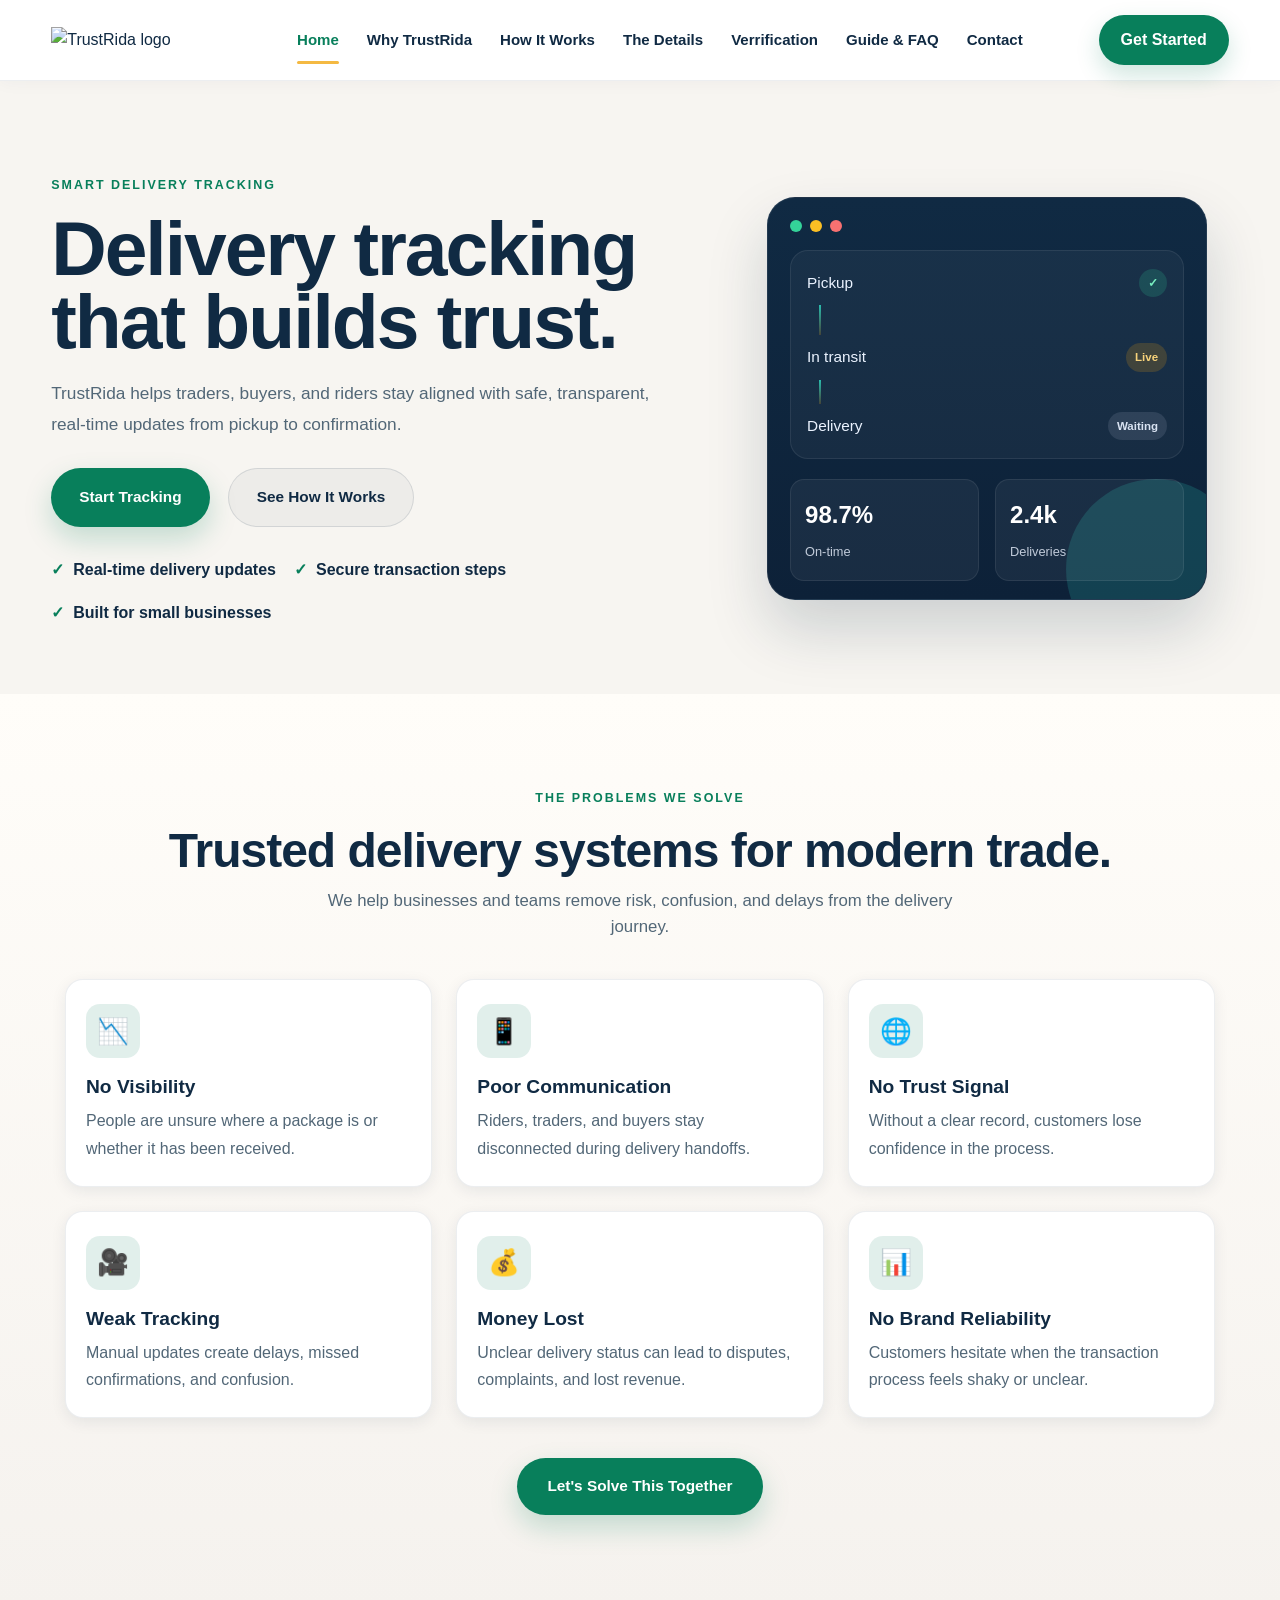
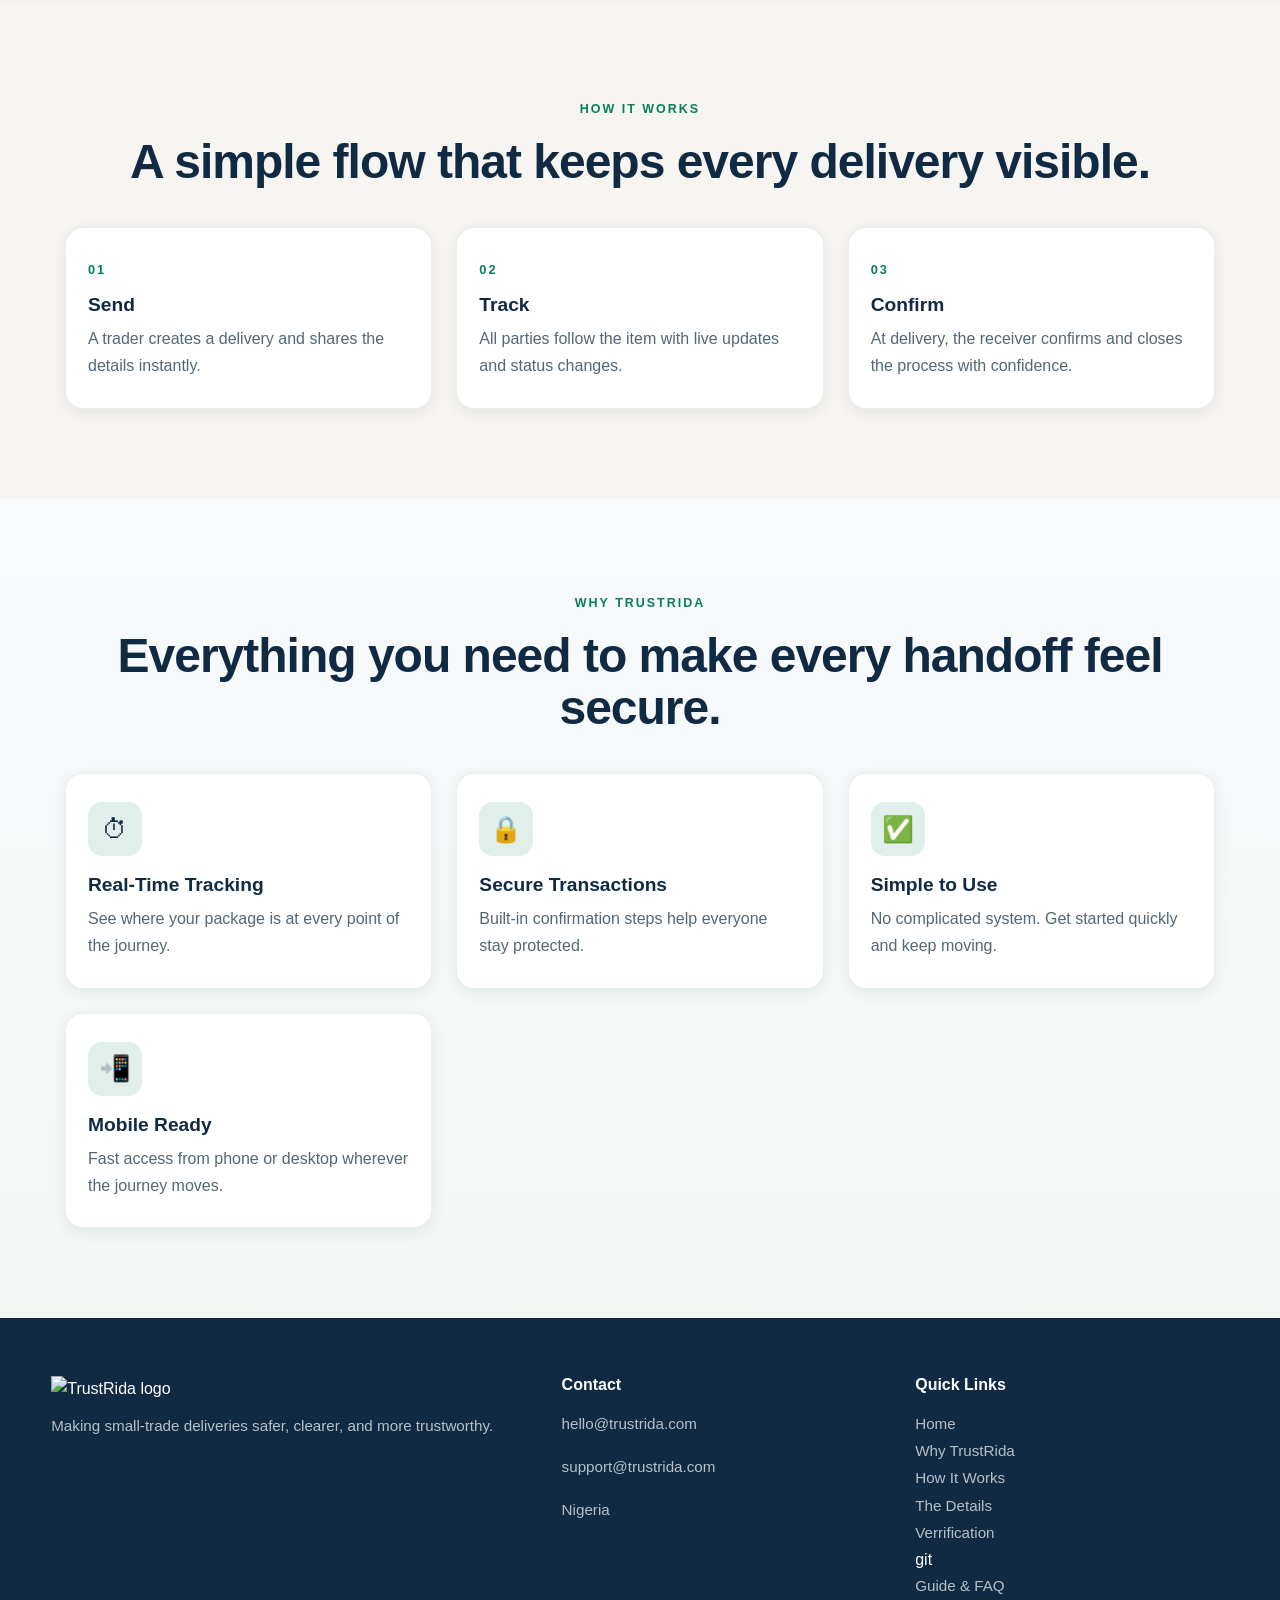
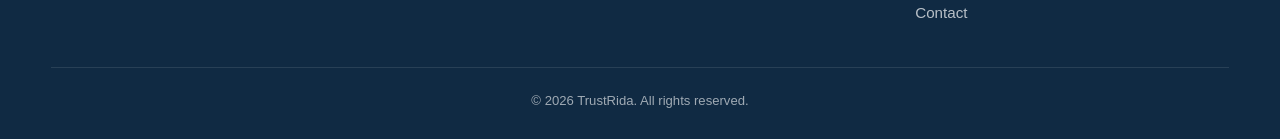
==== commit f7466c6a: "Add files via upload" ====
--- a/index.html
+++ b/index.html
@@ -1,500 +1,252 @@
 <!DOCTYPE html>
 <html lang="en">
-
 <head>
     <meta charset="UTF-8">
-
-    <meta
-        name="viewport"
-        content="width=device-width, initial-scale=1.0"
-    >
-
-    <meta
-        name="description"
-        content="TrustRida - Your transaction has a trail."
-    >
-
-    <title>TrustRida | Home - Trust Every Ride</title>
-
-    <!-- Google Fonts -->
-    <link rel="preconnect" href="https://fonts.googleapis.com">
-
-    <link
-        rel="preconnect"
-        href="https://fonts.gstatic.com"
-        crossorigin
-    >
-
-    <link
-        href="https://fonts.googleapis.com/css2?family=Jakarta+Sans:wght@400;500;600;700;800&family=Manrope:wght@400;500;600;700&display=swap"
-        rel="stylesheet"
-    >
-
-    <!-- Brand Stylesheet -->
+    <meta name="viewport" content="width=device-width, initial-scale=1.0">
+
+    <title>TrustRida | Safe Delivery Tracking</title>
+
+    <!-- Brand CSS MUST come first -->
     <link rel="stylesheet" href="css/brand.css">
 
-    <!-- Main Stylesheet -->
+    <!-- Page-specific CSS -->
     <link rel="stylesheet" href="css/style.css">
-
-    <!-- Component Stylesheet -->
-    <link rel="stylesheet" href="css/components.css">
-
-    <!-- Responsive Stylesheet -->
-    <link rel="stylesheet" href="css/responsive.css">
 </head>
 
-
 <body>
 
-
-    <!-- ================= HEADER / NAVIGATION ================= -->
     <header class="site-header">
-
         <div class="nav-container">
-
-            <a href="index.html" class="logo">
-                TrustRida
+            <a href="index.html" class="logo" aria-label="TrustRida home">
+                <img src="https://i.postimg.cc/3wX8hdDJ/6a94c77d-6948-4028-94ad-6707c4aa324a.jpg" alt="TrustRida logo" class="brand-logo-image">
             </a>
 
             <nav class="main-nav" aria-label="Main navigation">
                 <a href="index.html" class="active" aria-current="page">Home</a>
-                <a href="index.html#how-it-works">How It Works</a>
-                <a href="index.html#features">Features</a>
+                <a href="Daelxsa.html">Why TrustRida</a>
+                <a href="how-it-works.html">How It Works</a>
+                <a href="oluwatoks.html">The Details</a>
+                <a href="energy.html">Verrification</a>
+                <a href="okakamushunu.html">Guide & FAQ</a>
                 <a href="contact.html">Contact</a>
             </nav>
 
-            <a href="pages/verification.html" class="nav-button">
+            <a href="erikah.html" class="nav-button">
                 Get Started
             </a>
-
         </div>
-
     </header>
 
-
-
-    <!-- =========================================
-         MAIN CONTENT
-    ========================================== -->
-
     <main>
-
-
-        <!-- =====================================
-             HERO SECTION
-        ====================================== -->
-
-        <section class="hero" id="home">
-
+        <section class="hero">
+            <div class="hero-content">
+                <p class="eyebrow">SMART DELIVERY TRACKING</p>
+                <h1>Delivery tracking that builds trust.</h1>
+                <p class="hero-subtitle">
+                    TrustRida helps traders, buyers, and riders stay aligned with
+                    safe, transparent, real-time updates from pickup to confirmation.
+                </p>
+
+                <div class="hero-actions">
+                    <a href="contact.html" class="cta-button primary">Start Tracking</a>
+                    <a href="#how-it-works" class="cta-button secondary">See How It Works</a>
+                </div>
+
+                <ul class="hero-points" aria-label="TrustRida benefits">
+                    <li>Real-time delivery updates</li>
+                    <li>Secure transaction steps</li>
+                    <li>Built for small businesses</li>
+                </ul>
+            </div>
+
+            <div class="hero-visual" aria-label="TrustRida dashboard preview">
+                <div class="dashboard-card">
+                    <div class="dashboard-header">
+                        <span class="dot green"></span>
+                        <span class="dot yellow"></span>
+                        <span class="dot red"></span>
+                    </div>
+
+                    <div class="route-box">
+                        <div class="route-row">
+                            <span>Pickup</span>
+                            <span class="check">✓</span>
+                        </div>
+                        <div class="route-line"></div>
+                        <div class="route-row">
+                            <span>In transit</span>
+                            <span class="live">Live</span>
+                        </div>
+                        <div class="route-line short"></div>
+                        <div class="route-row">
+                            <span>Delivery</span>
+                            <span class="pending">Waiting</span>
+                        </div>
+                    </div>
+
+                    <div class="mini-stats">
+                        <div>
+                            <strong>98.7%</strong>
+                            <span>On-time</span>
+                        </div>
+                        <div>
+                            <strong>2.4k</strong>
+                            <span>Deliveries</span>
+                        </div>
+                    </div>
+                </div>
+            </div>
+        </section>
+
+        <section id="problems" class="problems-section">
             <div class="container">
-
-                <div class="hero-content">
-
-                    <span class="eyebrow">
-                        TRUST • VERIFY • RIDE
-                    </span>
-
-                    <h1>
-                        Your transaction
-                        <span>has a trail.</span>
-                    </h1>
-
-                    <p>
-                        TrustRida creates a trusted environment
-                        where users can verify identities,
-                        track transactions and ride with confidence.
-                    </p>
-
-                    <div class="hero-actions">
-
-                        <a href="pages/verification.html" class="btn btn-primary">
-                            Start Verification
-                        </a>
-
-                        <a href="#how-it-works" class="btn btn-secondary">
-                            How It Works
-                        </a>
-
-                    </div>
-
-                </div>
-
-            </div>
-
-        </section>
-
-
-
-        <!-- =====================================
-             TRUSTING RIDERS SECTION
-        ====================================== -->
-
-        <section class="section trusting-riders-section" id="features">
-
+                <div class="section-header">
+                    <p class="section-kicker">THE PROBLEMS WE SOLVE</p>
+                    <h2>Trusted delivery systems for modern trade.</h2>
+                    <p>We help businesses and teams remove risk, confusion, and delays from the delivery journey.</p>
+                </div>
+
+                <div class="problems-grid">
+                    <div class="problem-card">
+                        <div class="icon">📉</div>
+                        <h3>No Visibility</h3>
+                        <p>People are unsure where a package is or whether it has been received.</p>
+                    </div>
+
+                    <div class="problem-card">
+                        <div class="icon">📱</div>
+                        <h3>Poor Communication</h3>
+                        <p>Riders, traders, and buyers stay disconnected during delivery handoffs.</p>
+                    </div>
+
+                    <div class="problem-card">
+                        <div class="icon">🌐</div>
+                        <h3>No Trust Signal</h3>
+                        <p>Without a clear record, customers lose confidence in the process.</p>
+                    </div>
+
+                    <div class="problem-card">
+                        <div class="icon">🎥</div>
+                        <h3>Weak Tracking</h3>
+                        <p>Manual updates create delays, missed confirmations, and confusion.</p>
+                    </div>
+
+                    <div class="problem-card">
+                        <div class="icon">💰</div>
+                        <h3>Money Lost</h3>
+                        <p>Unclear delivery status can lead to disputes, complaints, and lost revenue.</p>
+                    </div>
+
+                    <div class="problem-card">
+                        <div class="icon">📊</div>
+                        <h3>No Brand Reliability</h3>
+                        <p>Customers hesitate when the transaction process feels shaky or unclear.</p>
+                    </div>
+                </div>
+
+                <div class="cta-center">
+                    <a href="contact.html" class="btn-primary">Let's Solve This Together</a>
+                </div>
+            </div>
+        </section>
+
+        <section id="how-it-works" class="how-it-works">
             <div class="container">
-
-                <div class="section-heading">
-
-                    <span class="eyebrow">
-                        VERIFIED RIDERS • SECURE TRANSACTIONS
-                    </span>
-
-                    <h2>
-                        Why Trust TrustRida Riders?
-                    </h2>
-
-                    <p>
-                        Every rider on TrustRida has been thoroughly 
-                        verified and vetted. Our verification process 
-                        ensures you ride with confidence and peace of mind.
-                    </p>
-
-                </div>
-
-                <div class="trust-grid">
-
-                    <!-- TRUST REASON 01 -->
-                    <article class="card trust-card">
-
-                        <div class="trust-icon">
-                            ✓
-                        </div>
-
-                        <h3>
-                            Identity Verified
-                        </h3>
-
-                        <p>
-                            All riders complete a comprehensive 
-                            identity verification process. We confirm 
-                            their information through multiple security 
-                            layers.
-                        </p>
-
-                    </article>
-
-
-
-                    <!-- TRUST REASON 02 -->
-                    <article class="card trust-card">
-
-                        <div class="trust-icon">
-                            ⭐
-                        </div>
-
-                        <h3>
-                            Rated & Reviewed
-                        </h3>
-
-                        <p>
-                            View ratings and reviews from other users. 
-                            Our transparent rating system helps you make 
-                            informed decisions before every ride.
-                        </p>
-
-                    </article>
-
-
-
-                    <!-- TRUST REASON 03 -->
-                    <article class="card trust-card">
-
-                        <div class="trust-icon">
-                            🛡️
-                        </div>
-
-                        <h3>
-                            Safety Committed
-                        </h3>
-
-                        <p>
-                            Every rider commits to safety standards 
-                            and best practices. Violations are taken 
-                            seriously with swift action.
-                        </p>
-
-                    </article>
-
-
-
-                    <!-- TRUST REASON 04 -->
-                    <article class="card trust-card">
-
-                        <div class="trust-icon">
-                            📍
-                        </div>
-
-                        <h3>
-                            Transaction Trail
-                        </h3>
-
-                        <p>
-                            Every transaction is recorded and traceable. 
-                            Know exactly where your delivery is and have 
-                            complete visibility.
-                        </p>
-
-                    </article>
-
-                </div>
-
-            </div>
-
-        </section>
-
-
-
-        <!-- =====================================
-             HOW IT WORKS
-        ====================================== -->
-
-        <section class="section how-it-works-section" id="how-it-works">
-
+                <div class="section-header alt">
+                    <p class="section-kicker">HOW IT WORKS</p>
+                    <h2>A simple flow that keeps every delivery visible.</h2>
+                </div>
+
+                <div class="steps-container">
+                    <div class="step">
+                        <span class="step-number">01</span>
+                        <h3>Send</h3>
+                        <p>A trader creates a delivery and shares the details instantly.</p>
+                    </div>
+
+                    <div class="step">
+                        <span class="step-number">02</span>
+                        <h3>Track</h3>
+                        <p>All parties follow the item with live updates and status changes.</p>
+                    </div>
+
+                    <div class="step">
+                        <span class="step-number">03</span>
+                        <h3>Confirm</h3>
+                        <p>At delivery, the receiver confirms and closes the process with confidence.</p>
+                    </div>
+                </div>
+            </div>
+        </section>
+
+        <section id="features" class="features">
             <div class="container">
-
-                <div class="section-heading">
-
-                    <span class="eyebrow">
-                        SIMPLE • SECURE • TRUSTED
-                    </span>
-
-                    <h2>
-                        How It Works
-                    </h2>
-
-                    <p>
-                        TrustRida provides a simple verification
-                        process designed to establish trust
-                        between users.
-                    </p>
-
-                </div>
-
-                <div class="steps-grid">
-
-                    <!-- STEP 01 -->
-                    <article class="card step-card">
-
-                        <span class="step-number">
-                            01
-                        </span>
-
-                        <div class="step-icon">
-                            01
-                        </div>
-
-                        <h3>
-                            Submit Your Details
-                        </h3>
-
-                        <p>
-                            Provide your required information
-                            and verification details through
-                            the TrustRida platform.
-                        </p>
-
-                        <span class="status status-pending">
-                            Pending
-                        </span>
-
-                    </article>
-
-
-
-                    <!-- STEP 02 -->
-                    <article class="card step-card">
-
-                        <span class="step-number">
-                            02
-                        </span>
-
-                        <div class="step-icon">
-                            02
-                        </div>
-
-                        <h3>
-                            Review
-                        </h3>
-
-                        <p>
-                            Your submitted information is
-                            carefully reviewed before your
-                            verification status is updated.
-                        </p>
-
-                        <span class="status status-review">
-                            Under Review
-                        </span>
-
-                    </article>
-
-
-
-                    <!-- STEP 03 -->
-                    <article class="card step-card">
-
-                        <span class="step-number">
-                            03
-                        </span>
-
-                        <div class="step-icon">
-                            03
-                        </div>
-
-                        <h3>
-                            Get Verified
-                        </h3>
-
-                        <p>
-                            Once your information has been
-                            approved, you receive a verified
-                            status on TrustRida.
-                        </p>
-
-                        <span class="status status-verified">
-                            Verified
-                        </span>
-
-                    </article>
-
-                </div>
-
-            </div>
-
-        </section>
-
-
-
-        <!-- =====================================
-             VERIFICATION CTA
-        ====================================== -->
-
-        <section class="section verification-section" id="verification">
-
-            <div class="container">
-
-                <div class="verification-box">
-
-                    <div class="verification-content">
-
-                        <span class="eyebrow">
-                            TRUSTRIDA VERIFICATION
-                        </span>
-
-                        <h2>
-                            Build trust before
-                            the transaction.
-                        </h2>
-
-                        <p>
-                            Verification helps create a more
-                            transparent and trustworthy experience
-                            for everyone using the platform.
-                        </p>
-
-                    </div>
-
-                    <a href="pages/verification.html" class="btn btn-primary">
-                        Verify Now
-                    </a>
-
-                </div>
-
-            </div>
-
-        </section>
-
-
-
-        <!-- =====================================
-             ABOUT
-        ====================================== -->
-
-        <section class="section about-section" id="about">
-
-            <div class="container about-container">
-
-                <div>
-
-                    <span class="eyebrow">
-                        ABOUT TRUSTRIDA
-                    </span>
-
-                    <h2>
-                        Trust should be
-                        <span>traceable.</span>
-                    </h2>
-
-                </div>
-
-                <p>
-                    TrustRida is built around transparency,
-                    verification and accountability. Our goal
-                    is to give every transaction a clear trail
-                    while helping users make more informed
-                    decisions.
-                </p>
-
-            </div>
-
-        </section>
-
+                <div class="section-header alt">
+                    <p class="section-kicker">WHY TRUSTRIDA</p>
+                    <h2>Everything you need to make every handoff feel secure.</h2>
+                </div>
+
+                <div class="features-container">
+                    <div class="feature">
+                        <div class="feature-icon">⏱</div>
+                        <h3>Real-Time Tracking</h3>
+                        <p>See where your package is at every point of the journey.</p>
+                    </div>
+
+                    <div class="feature">
+                        <div class="feature-icon">🔒</div>
+                        <h3>Secure Transactions</h3>
+                        <p>Built-in confirmation steps help everyone stay protected.</p>
+                    </div>
+
+                    <div class="feature">
+                        <div class="feature-icon">✅</div>
+                        <h3>Simple to Use</h3>
+                        <p>No complicated system. Get started quickly and keep moving.</p>
+                    </div>
+
+                    <div class="feature">
+                        <div class="feature-icon">📲</div>
+                        <h3>Mobile Ready</h3>
+                        <p>Fast access from phone or desktop wherever the journey moves.</p>
+                    </div>
+                </div>
+            </div>
+        </section>
     </main>
 
-
-
-    <!-- ================= FOOTER ================= -->
     <footer class="site-footer">
-
         <div class="footer-container">
-
             <div class="footer-brand">
-
-                <a href="index.html" class="logo">
-                    TrustRida
+                <a href="index.html" class="logo logo-footer" aria-label="TrustRida home">
+                    <img src="https://i.postimg.cc/3wX8hdDJ/6a94c77d-6948-4028-94ad-6707c4aa324a.jpg" alt="TrustRida logo" class="brand-logo-image">
                 </a>
-
-                <p>
-                    Making small-trade deliveries safer,
-                    clearer, and more trustworthy.
-                </p>
-
+                <p>Making small-trade deliveries safer, clearer, and more trustworthy.</p>
             </div>
 
             <div class="footer-contact">
-
                 <h3>Contact</h3>
-
                 <p><a href="mailto:hello@trustrida.com">hello@trustrida.com</a></p>
-                <p><a href="tel:+234">Support: support@trustrida.com</a></p>
+                <p><a href="tel:+234">support@trustrida.com</a></p>
                 <p>Nigeria</p>
-
             </div>
 
             <div class="footer-links">
-
                 <h3>Quick Links</h3>
-
-                <a href="index.html">Home</a>
-                <a href="index.html#how-it-works">How It Works</a>
-                <a href="index.html#features">Features</a>
+                <a href="index.html" class="active" aria-current="page">Home</a>
+                <a href="Daelxsa.html">Why TrustRida</a>
+                <a href="how-it-works.html">How It Works</a>
+                <a href="oluwatoks.html">The Details</a>
+                <a href="energy.html">Verrification</a>git
+                <a href="okakamushunu.html">Guide & FAQ</a>
                 <a href="contact.html">Contact</a>
-
-            </div>
-
+            </div>
         </div>
 
         <div class="footer-bottom">
-
-            <p>
-                &copy; 2026 TrustRida. All rights reserved.
-            </p>
-
+            <p>&copy; 2026 TrustRida. All rights reserved.</p>
         </div>
-
     </footer>
 
-
 </body>
-
-</html>+</html>
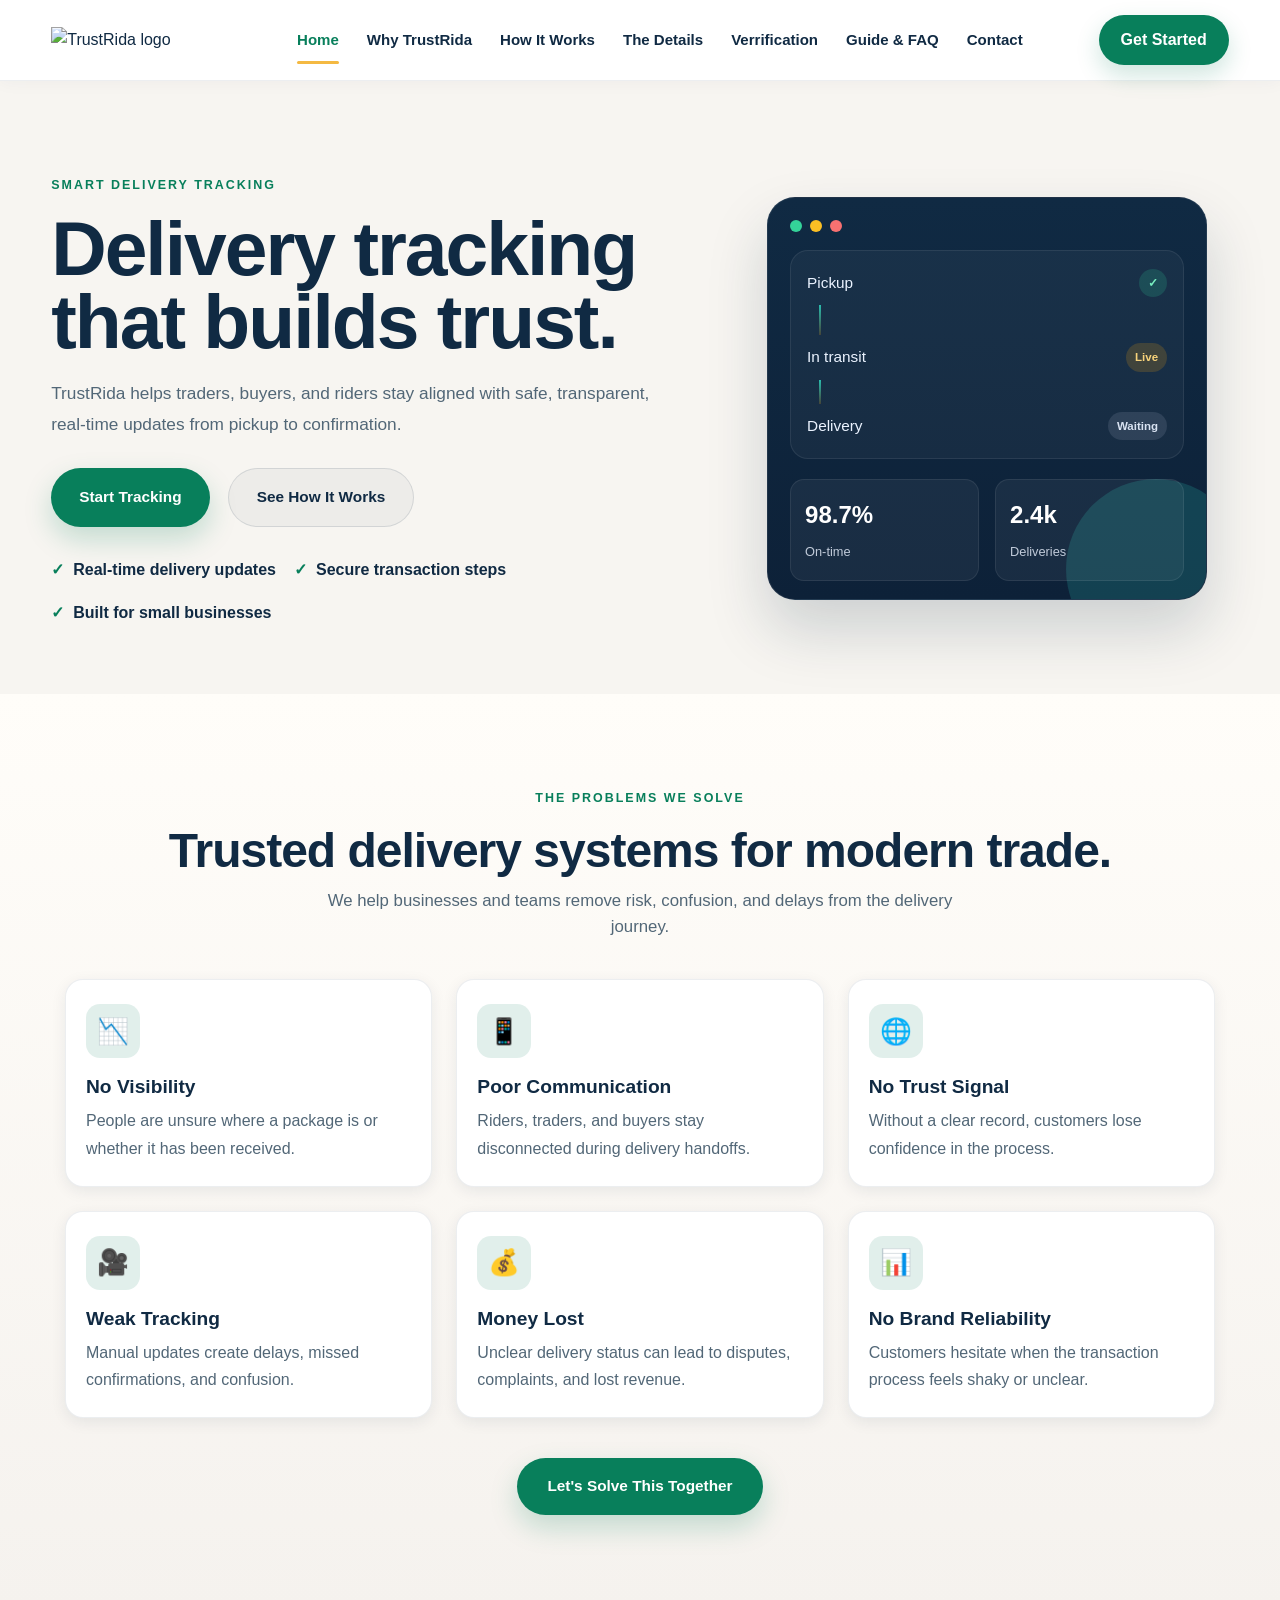
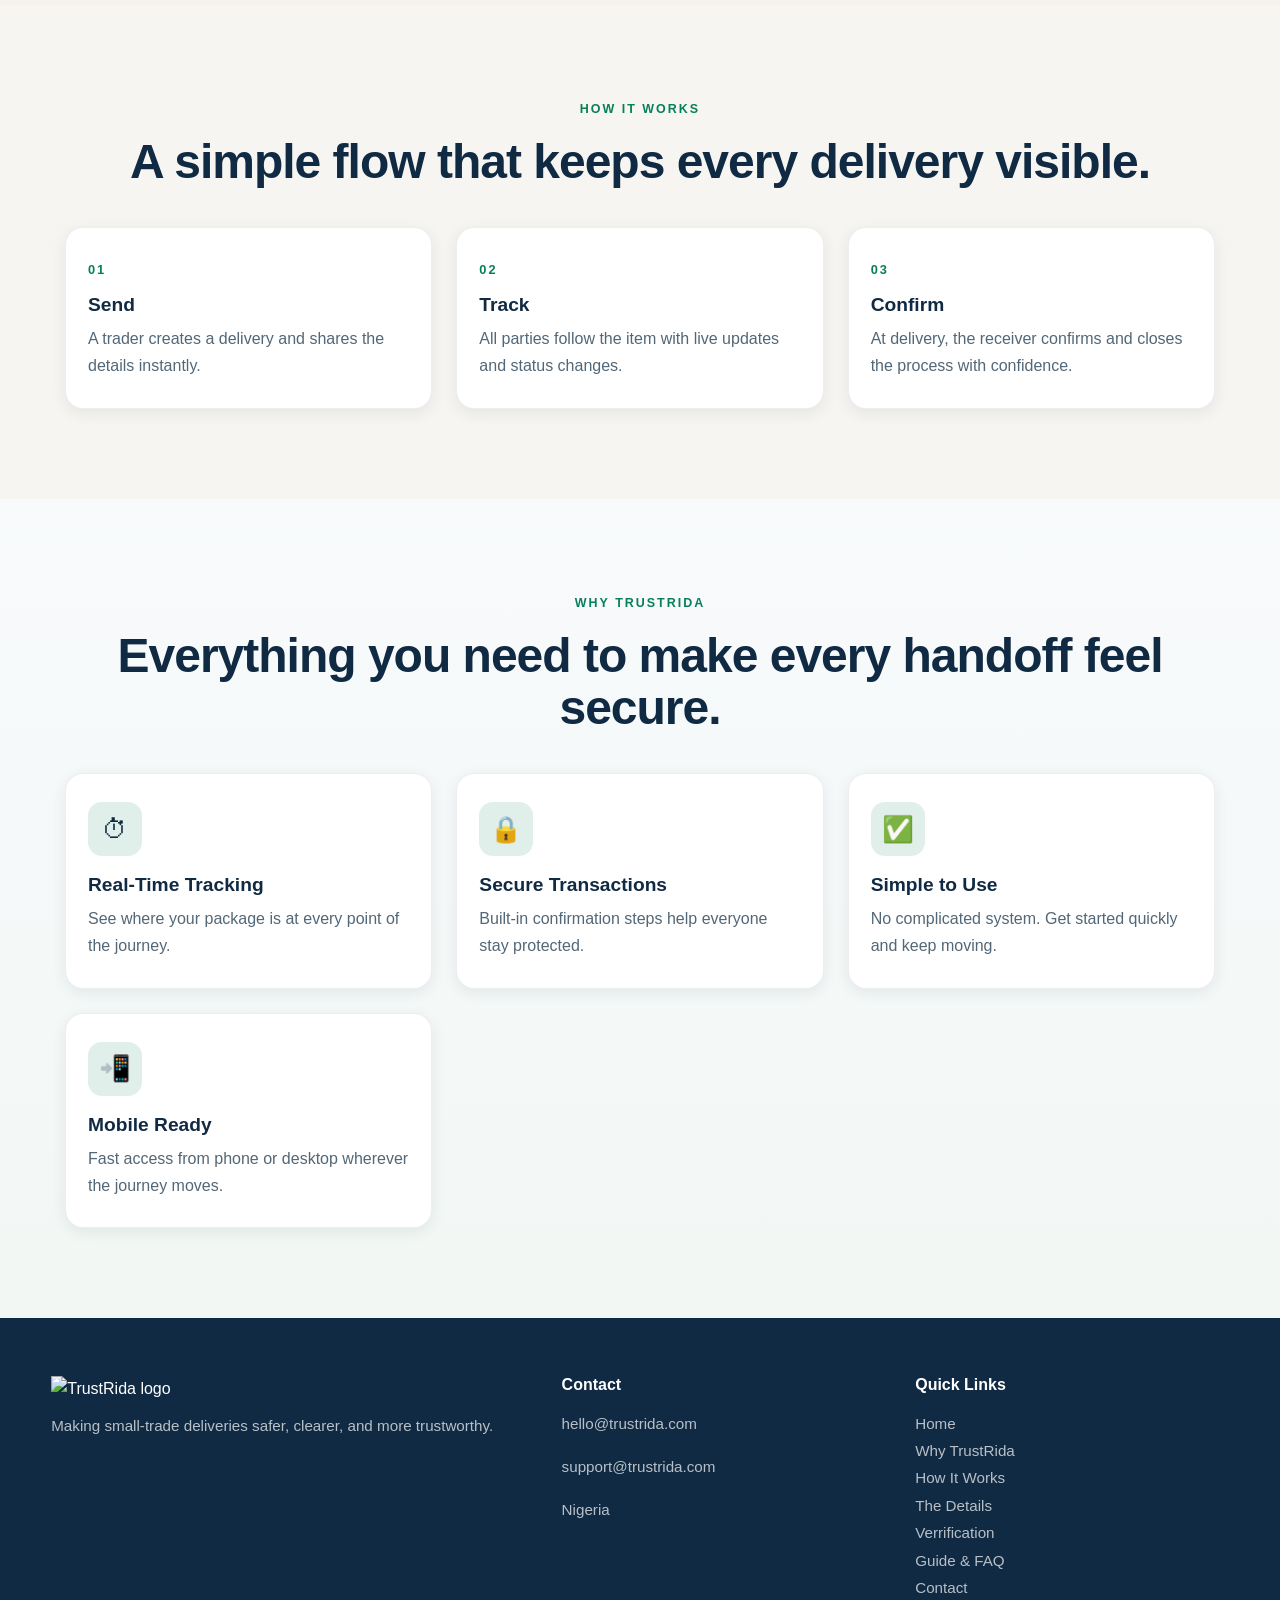
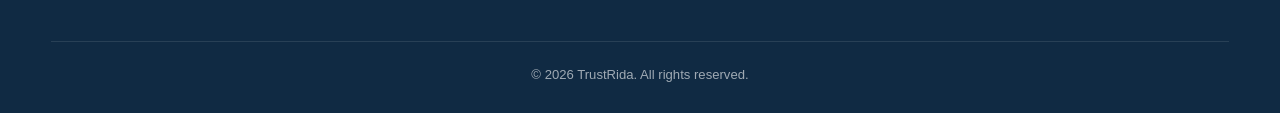
==== commit 9ae22707: "Fix HTML encoding issues in index.html" ====
--- a/index.html
+++ b/index.html
@@ -237,7 +237,7 @@
                 <a href="Daelxsa.html">Why TrustRida</a>
                 <a href="how-it-works.html">How It Works</a>
                 <a href="oluwatoks.html">The Details</a>
-                <a href="energy.html">Verrification</a>git
+                <a href="energy.html">Verrification</a>
                 <a href="okakamushunu.html">Guide & FAQ</a>
                 <a href="contact.html">Contact</a>
             </div>
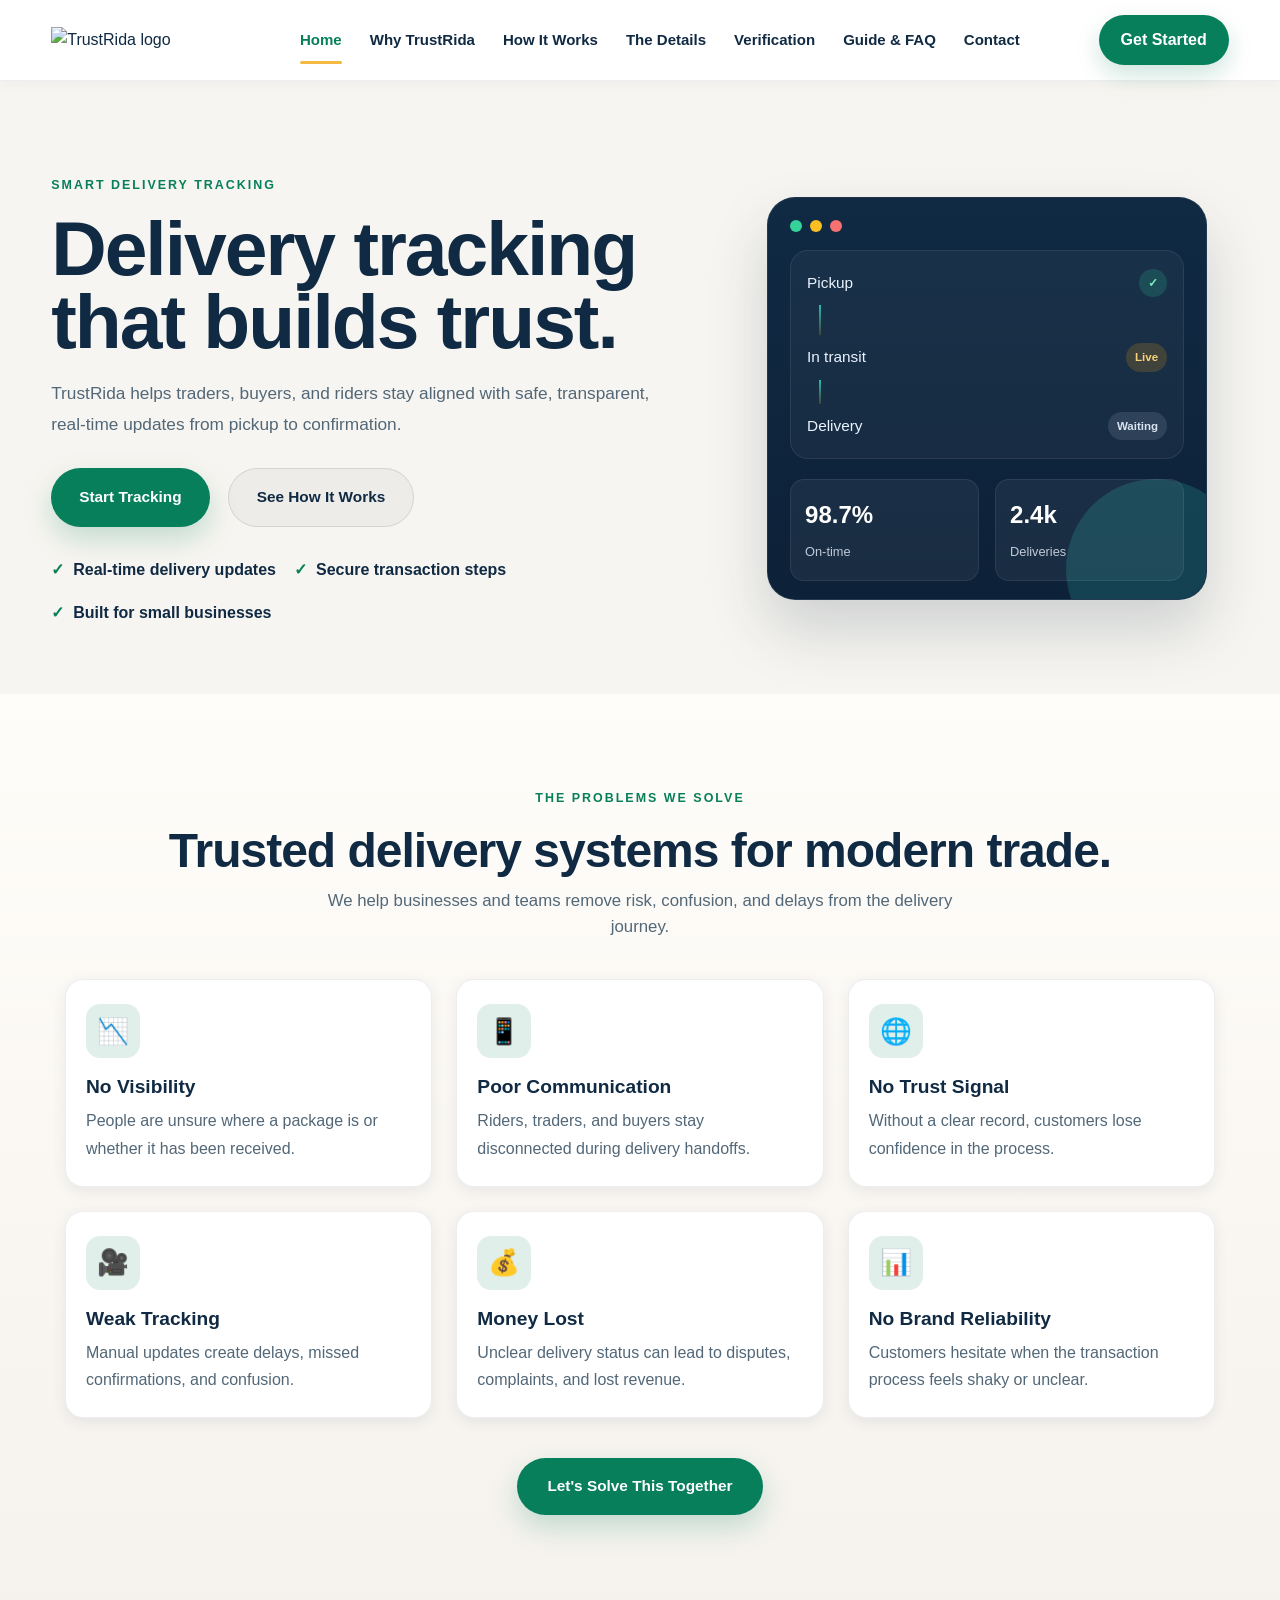
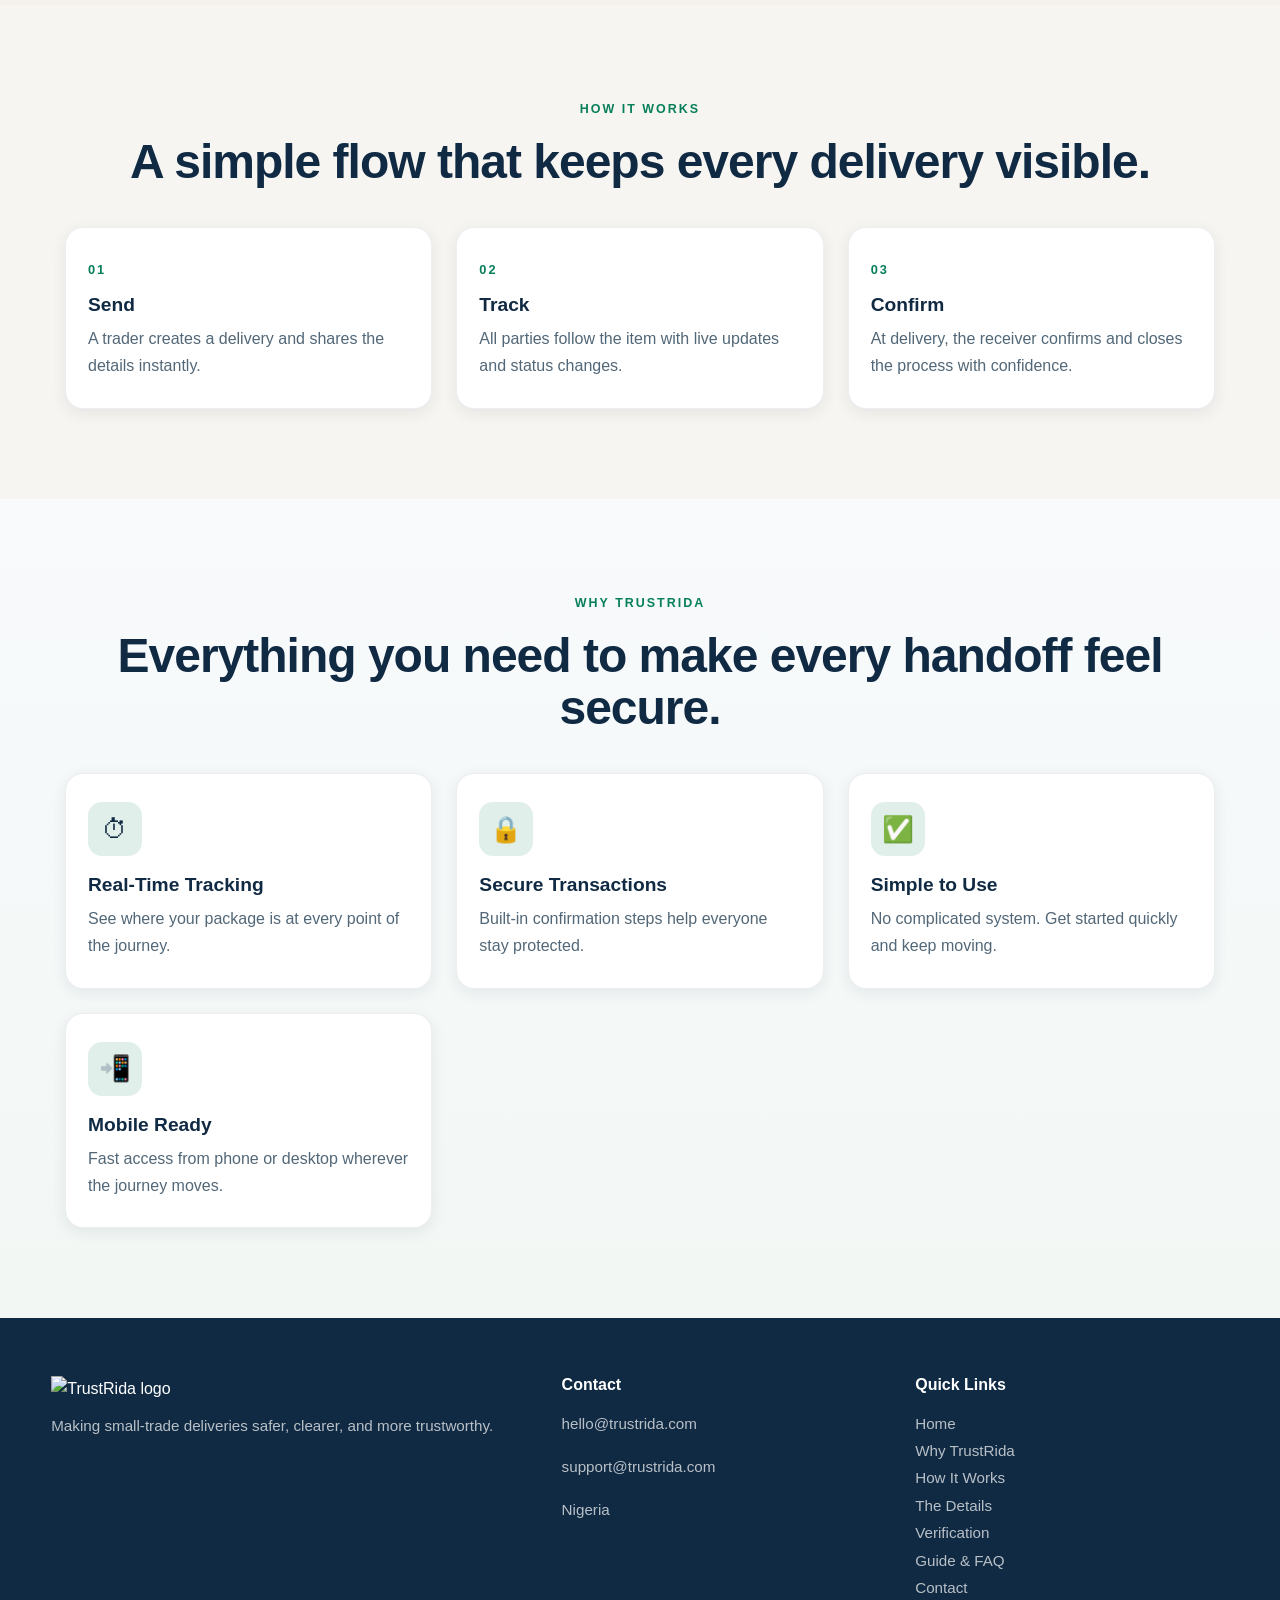
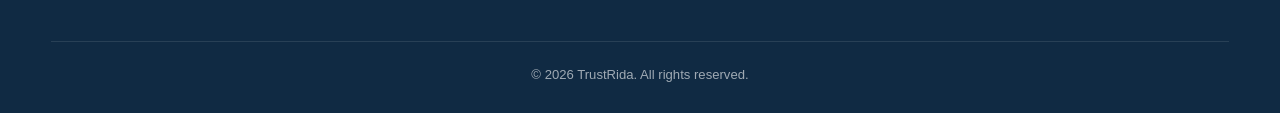
==== commit e128e42b: "Fix index.html alignment and consistency: improve logo display, fix spacing and padding" ====
--- a/index.html
+++ b/index.html
@@ -1,252 +1,252 @@
-<!DOCTYPE html>
-<html lang="en">
-<head>
-    <meta charset="UTF-8">
-    <meta name="viewport" content="width=device-width, initial-scale=1.0">
-
-    <title>TrustRida | Safe Delivery Tracking</title>
-
-    <!-- Brand CSS MUST come first -->
-    <link rel="stylesheet" href="css/brand.css">
-
-    <!-- Page-specific CSS -->
-    <link rel="stylesheet" href="css/style.css">
-</head>
-
-<body>
-
-    <header class="site-header">
-        <div class="nav-container">
-            <a href="index.html" class="logo" aria-label="TrustRida home">
-                <img src="https://i.postimg.cc/3wX8hdDJ/6a94c77d-6948-4028-94ad-6707c4aa324a.jpg" alt="TrustRida logo" class="brand-logo-image">
-            </a>
-
-            <nav class="main-nav" aria-label="Main navigation">
-                <a href="index.html" class="active" aria-current="page">Home</a>
-                <a href="Daelxsa.html">Why TrustRida</a>
-                <a href="how-it-works.html">How It Works</a>
-                <a href="oluwatoks.html">The Details</a>
-                <a href="energy.html">Verrification</a>
-                <a href="okakamushunu.html">Guide & FAQ</a>
-                <a href="contact.html">Contact</a>
-            </nav>
-
-            <a href="erikah.html" class="nav-button">
-                Get Started
-            </a>
-        </div>
-    </header>
-
-    <main>
-        <section class="hero">
-            <div class="hero-content">
-                <p class="eyebrow">SMART DELIVERY TRACKING</p>
-                <h1>Delivery tracking that builds trust.</h1>
-                <p class="hero-subtitle">
-                    TrustRida helps traders, buyers, and riders stay aligned with
-                    safe, transparent, real-time updates from pickup to confirmation.
-                </p>
-
-                <div class="hero-actions">
-                    <a href="contact.html" class="cta-button primary">Start Tracking</a>
-                    <a href="#how-it-works" class="cta-button secondary">See How It Works</a>
-                </div>
-
-                <ul class="hero-points" aria-label="TrustRida benefits">
-                    <li>Real-time delivery updates</li>
-                    <li>Secure transaction steps</li>
-                    <li>Built for small businesses</li>
-                </ul>
-            </div>
-
-            <div class="hero-visual" aria-label="TrustRida dashboard preview">
-                <div class="dashboard-card">
-                    <div class="dashboard-header">
-                        <span class="dot green"></span>
-                        <span class="dot yellow"></span>
-                        <span class="dot red"></span>
-                    </div>
-
-                    <div class="route-box">
-                        <div class="route-row">
-                            <span>Pickup</span>
-                            <span class="check">✓</span>
-                        </div>
-                        <div class="route-line"></div>
-                        <div class="route-row">
-                            <span>In transit</span>
-                            <span class="live">Live</span>
-                        </div>
-                        <div class="route-line short"></div>
-                        <div class="route-row">
-                            <span>Delivery</span>
-                            <span class="pending">Waiting</span>
-                        </div>
-                    </div>
-
-                    <div class="mini-stats">
-                        <div>
-                            <strong>98.7%</strong>
-                            <span>On-time</span>
-                        </div>
-                        <div>
-                            <strong>2.4k</strong>
-                            <span>Deliveries</span>
-                        </div>
-                    </div>
-                </div>
-            </div>
-        </section>
-
-        <section id="problems" class="problems-section">
-            <div class="container">
-                <div class="section-header">
-                    <p class="section-kicker">THE PROBLEMS WE SOLVE</p>
-                    <h2>Trusted delivery systems for modern trade.</h2>
-                    <p>We help businesses and teams remove risk, confusion, and delays from the delivery journey.</p>
-                </div>
-
-                <div class="problems-grid">
-                    <div class="problem-card">
-                        <div class="icon">📉</div>
-                        <h3>No Visibility</h3>
-                        <p>People are unsure where a package is or whether it has been received.</p>
-                    </div>
-
-                    <div class="problem-card">
-                        <div class="icon">📱</div>
-                        <h3>Poor Communication</h3>
-                        <p>Riders, traders, and buyers stay disconnected during delivery handoffs.</p>
-                    </div>
-
-                    <div class="problem-card">
-                        <div class="icon">🌐</div>
-                        <h3>No Trust Signal</h3>
-                        <p>Without a clear record, customers lose confidence in the process.</p>
-                    </div>
-
-                    <div class="problem-card">
-                        <div class="icon">🎥</div>
-                        <h3>Weak Tracking</h3>
-                        <p>Manual updates create delays, missed confirmations, and confusion.</p>
-                    </div>
-
-                    <div class="problem-card">
-                        <div class="icon">💰</div>
-                        <h3>Money Lost</h3>
-                        <p>Unclear delivery status can lead to disputes, complaints, and lost revenue.</p>
-                    </div>
-
-                    <div class="problem-card">
-                        <div class="icon">📊</div>
-                        <h3>No Brand Reliability</h3>
-                        <p>Customers hesitate when the transaction process feels shaky or unclear.</p>
-                    </div>
-                </div>
-
-                <div class="cta-center">
-                    <a href="contact.html" class="btn-primary">Let's Solve This Together</a>
-                </div>
-            </div>
-        </section>
-
-        <section id="how-it-works" class="how-it-works">
-            <div class="container">
-                <div class="section-header alt">
-                    <p class="section-kicker">HOW IT WORKS</p>
-                    <h2>A simple flow that keeps every delivery visible.</h2>
-                </div>
-
-                <div class="steps-container">
-                    <div class="step">
-                        <span class="step-number">01</span>
-                        <h3>Send</h3>
-                        <p>A trader creates a delivery and shares the details instantly.</p>
-                    </div>
-
-                    <div class="step">
-                        <span class="step-number">02</span>
-                        <h3>Track</h3>
-                        <p>All parties follow the item with live updates and status changes.</p>
-                    </div>
-
-                    <div class="step">
-                        <span class="step-number">03</span>
-                        <h3>Confirm</h3>
-                        <p>At delivery, the receiver confirms and closes the process with confidence.</p>
-                    </div>
-                </div>
-            </div>
-        </section>
-
-        <section id="features" class="features">
-            <div class="container">
-                <div class="section-header alt">
-                    <p class="section-kicker">WHY TRUSTRIDA</p>
-                    <h2>Everything you need to make every handoff feel secure.</h2>
-                </div>
-
-                <div class="features-container">
-                    <div class="feature">
-                        <div class="feature-icon">⏱</div>
-                        <h3>Real-Time Tracking</h3>
-                        <p>See where your package is at every point of the journey.</p>
-                    </div>
-
-                    <div class="feature">
-                        <div class="feature-icon">🔒</div>
-                        <h3>Secure Transactions</h3>
-                        <p>Built-in confirmation steps help everyone stay protected.</p>
-                    </div>
-
-                    <div class="feature">
-                        <div class="feature-icon">✅</div>
-                        <h3>Simple to Use</h3>
-                        <p>No complicated system. Get started quickly and keep moving.</p>
-                    </div>
-
-                    <div class="feature">
-                        <div class="feature-icon">📲</div>
-                        <h3>Mobile Ready</h3>
-                        <p>Fast access from phone or desktop wherever the journey moves.</p>
-                    </div>
-                </div>
-            </div>
-        </section>
-    </main>
-
-    <footer class="site-footer">
-        <div class="footer-container">
-            <div class="footer-brand">
-                <a href="index.html" class="logo logo-footer" aria-label="TrustRida home">
-                    <img src="https://i.postimg.cc/3wX8hdDJ/6a94c77d-6948-4028-94ad-6707c4aa324a.jpg" alt="TrustRida logo" class="brand-logo-image">
-                </a>
-                <p>Making small-trade deliveries safer, clearer, and more trustworthy.</p>
-            </div>
-
-            <div class="footer-contact">
-                <h3>Contact</h3>
-                <p><a href="mailto:hello@trustrida.com">hello@trustrida.com</a></p>
-                <p><a href="tel:+234">support@trustrida.com</a></p>
-                <p>Nigeria</p>
-            </div>
-
-            <div class="footer-links">
-                <h3>Quick Links</h3>
-                <a href="index.html" class="active" aria-current="page">Home</a>
-                <a href="Daelxsa.html">Why TrustRida</a>
-                <a href="how-it-works.html">How It Works</a>
-                <a href="oluwatoks.html">The Details</a>
-                <a href="energy.html">Verrification</a>
-                <a href="okakamushunu.html">Guide & FAQ</a>
-                <a href="contact.html">Contact</a>
-            </div>
-        </div>
-
-        <div class="footer-bottom">
-            <p>&copy; 2026 TrustRida. All rights reserved.</p>
-        </div>
-    </footer>
-
-</body>
-</html>
+<!DOCTYPE html>
+<html lang="en">
+<head>
+    <meta charset="UTF-8">
+    <meta name="viewport" content="width=device-width, initial-scale=1.0">
+
+    <title>TrustRida | Safe Delivery Tracking</title>
+
+    <!-- Brand CSS MUST come first -->
+    <link rel="stylesheet" href="css/brand.css">
+
+    <!-- Page-specific CSS -->
+    <link rel="stylesheet" href="css/style.css">
+</head>
+
+<body>
+
+    <header class="site-header">
+        <div class="nav-container">
+            <a href="index.html" class="logo" aria-label="TrustRida home">
+                <img src="https://i.postimg.cc/3wX8hdDJ/6a94c77d-6948-4028-94ad-6707c4aa324a.jpg" alt="TrustRida logo" class="brand-logo-image">
+            </a>
+
+            <nav class="main-nav" aria-label="Main navigation">
+                <a href="index.html" class="active" aria-current="page">Home</a>
+                <a href="Daelxsa.html">Why TrustRida</a>
+                <a href="how-it-works.html">How It Works</a>
+                <a href="oluwatoks.html">The Details</a>
+                <a href="energy.html">Verification</a>
+                <a href="okakamushunu.html">Guide & FAQ</a>
+                <a href="contact.html">Contact</a>
+            </nav>
+
+            <a href="erikah.html" class="nav-button">
+                Get Started
+            </a>
+        </div>
+    </header>
+
+    <main>
+        <section class="hero">
+            <div class="hero-content">
+                <p class="eyebrow">SMART DELIVERY TRACKING</p>
+                <h1>Delivery tracking that builds trust.</h1>
+                <p class="hero-subtitle">
+                    TrustRida helps traders, buyers, and riders stay aligned with
+                    safe, transparent, real-time updates from pickup to confirmation.
+                </p>
+
+                <div class="hero-actions">
+                    <a href="contact.html" class="cta-button primary">Start Tracking</a>
+                    <a href="#how-it-works" class="cta-button secondary">See How It Works</a>
+                </div>
+
+                <ul class="hero-points" aria-label="TrustRida benefits">
+                    <li>Real-time delivery updates</li>
+                    <li>Secure transaction steps</li>
+                    <li>Built for small businesses</li>
+                </ul>
+            </div>
+
+            <div class="hero-visual" aria-label="TrustRida dashboard preview">
+                <div class="dashboard-card">
+                    <div class="dashboard-header">
+                        <span class="dot green"></span>
+                        <span class="dot yellow"></span>
+                        <span class="dot red"></span>
+                    </div>
+
+                    <div class="route-box">
+                        <div class="route-row">
+                            <span>Pickup</span>
+                            <span class="check">✓</span>
+                        </div>
+                        <div class="route-line"></div>
+                        <div class="route-row">
+                            <span>In transit</span>
+                            <span class="live">Live</span>
+                        </div>
+                        <div class="route-line short"></div>
+                        <div class="route-row">
+                            <span>Delivery</span>
+                            <span class="pending">Waiting</span>
+                        </div>
+                    </div>
+
+                    <div class="mini-stats">
+                        <div>
+                            <strong>98.7%</strong>
+                            <span>On-time</span>
+                        </div>
+                        <div>
+                            <strong>2.4k</strong>
+                            <span>Deliveries</span>
+                        </div>
+                    </div>
+                </div>
+            </div>
+        </section>
+
+        <section id="problems" class="problems-section">
+            <div class="container">
+                <div class="section-header">
+                    <p class="section-kicker">THE PROBLEMS WE SOLVE</p>
+                    <h2>Trusted delivery systems for modern trade.</h2>
+                    <p>We help businesses and teams remove risk, confusion, and delays from the delivery journey.</p>
+                </div>
+
+                <div class="problems-grid">
+                    <div class="problem-card">
+                        <div class="icon">📉</div>
+                        <h3>No Visibility</h3>
+                        <p>People are unsure where a package is or whether it has been received.</p>
+                    </div>
+
+                    <div class="problem-card">
+                        <div class="icon">📱</div>
+                        <h3>Poor Communication</h3>
+                        <p>Riders, traders, and buyers stay disconnected during delivery handoffs.</p>
+                    </div>
+
+                    <div class="problem-card">
+                        <div class="icon">🌐</div>
+                        <h3>No Trust Signal</h3>
+                        <p>Without a clear record, customers lose confidence in the process.</p>
+                    </div>
+
+                    <div class="problem-card">
+                        <div class="icon">🎥</div>
+                        <h3>Weak Tracking</h3>
+                        <p>Manual updates create delays, missed confirmations, and confusion.</p>
+                    </div>
+
+                    <div class="problem-card">
+                        <div class="icon">💰</div>
+                        <h3>Money Lost</h3>
+                        <p>Unclear delivery status can lead to disputes, complaints, and lost revenue.</p>
+                    </div>
+
+                    <div class="problem-card">
+                        <div class="icon">📊</div>
+                        <h3>No Brand Reliability</h3>
+                        <p>Customers hesitate when the transaction process feels shaky or unclear.</p>
+                    </div>
+                </div>
+
+                <div class="cta-center">
+                    <a href="contact.html" class="btn-primary">Let's Solve This Together</a>
+                </div>
+            </div>
+        </section>
+
+        <section id="how-it-works" class="how-it-works">
+            <div class="container">
+                <div class="section-header alt">
+                    <p class="section-kicker">HOW IT WORKS</p>
+                    <h2>A simple flow that keeps every delivery visible.</h2>
+                </div>
+
+                <div class="steps-container">
+                    <div class="step">
+                        <span class="step-number">01</span>
+                        <h3>Send</h3>
+                        <p>A trader creates a delivery and shares the details instantly.</p>
+                    </div>
+
+                    <div class="step">
+                        <span class="step-number">02</span>
+                        <h3>Track</h3>
+                        <p>All parties follow the item with live updates and status changes.</p>
+                    </div>
+
+                    <div class="step">
+                        <span class="step-number">03</span>
+                        <h3>Confirm</h3>
+                        <p>At delivery, the receiver confirms and closes the process with confidence.</p>
+                    </div>
+                </div>
+            </div>
+        </section>
+
+        <section id="features" class="features">
+            <div class="container">
+                <div class="section-header alt">
+                    <p class="section-kicker">WHY TRUSTRIDA</p>
+                    <h2>Everything you need to make every handoff feel secure.</h2>
+                </div>
+
+                <div class="features-container">
+                    <div class="feature">
+                        <div class="feature-icon">⏱</div>
+                        <h3>Real-Time Tracking</h3>
+                        <p>See where your package is at every point of the journey.</p>
+                    </div>
+
+                    <div class="feature">
+                        <div class="feature-icon">🔒</div>
+                        <h3>Secure Transactions</h3>
+                        <p>Built-in confirmation steps help everyone stay protected.</p>
+                    </div>
+
+                    <div class="feature">
+                        <div class="feature-icon">✅</div>
+                        <h3>Simple to Use</h3>
+                        <p>No complicated system. Get started quickly and keep moving.</p>
+                    </div>
+
+                    <div class="feature">
+                        <div class="feature-icon">📲</div>
+                        <h3>Mobile Ready</h3>
+                        <p>Fast access from phone or desktop wherever the journey moves.</p>
+                    </div>
+                </div>
+            </div>
+        </section>
+    </main>
+
+    <footer class="site-footer">
+        <div class="footer-container">
+            <div class="footer-brand">
+                <a href="index.html" class="logo logo-footer" aria-label="TrustRida home">
+                    <img src="https://i.postimg.cc/3wX8hdDJ/6a94c77d-6948-4028-94ad-6707c4aa324a.jpg" alt="TrustRida logo" class="brand-logo-image">
+                </a>
+                <p>Making small-trade deliveries safer, clearer, and more trustworthy.</p>
+            </div>
+
+            <div class="footer-contact">
+                <h3>Contact</h3>
+                <p><a href="mailto:hello@trustrida.com">hello@trustrida.com</a></p>
+                <p><a href="mailto:support@trustrida.com">support@trustrida.com</a></p>
+                <p>Nigeria</p>
+            </div>
+
+            <div class="footer-links">
+                <h3>Quick Links</h3>
+                <a href="index.html" class="active" aria-current="page">Home</a>
+                <a href="Daelxsa.html">Why TrustRida</a>
+                <a href="how-it-works.html">How It Works</a>
+                <a href="oluwatoks.html">The Details</a>
+                <a href="energy.html">Verification</a>
+                <a href="okakamushunu.html">Guide & FAQ</a>
+                <a href="contact.html">Contact</a>
+            </div>
+        </div>
+
+        <div class="footer-bottom">
+            <p>&copy; 2026 TrustRida. All rights reserved.</p>
+        </div>
+    </footer>
+
+</body>
+</html>
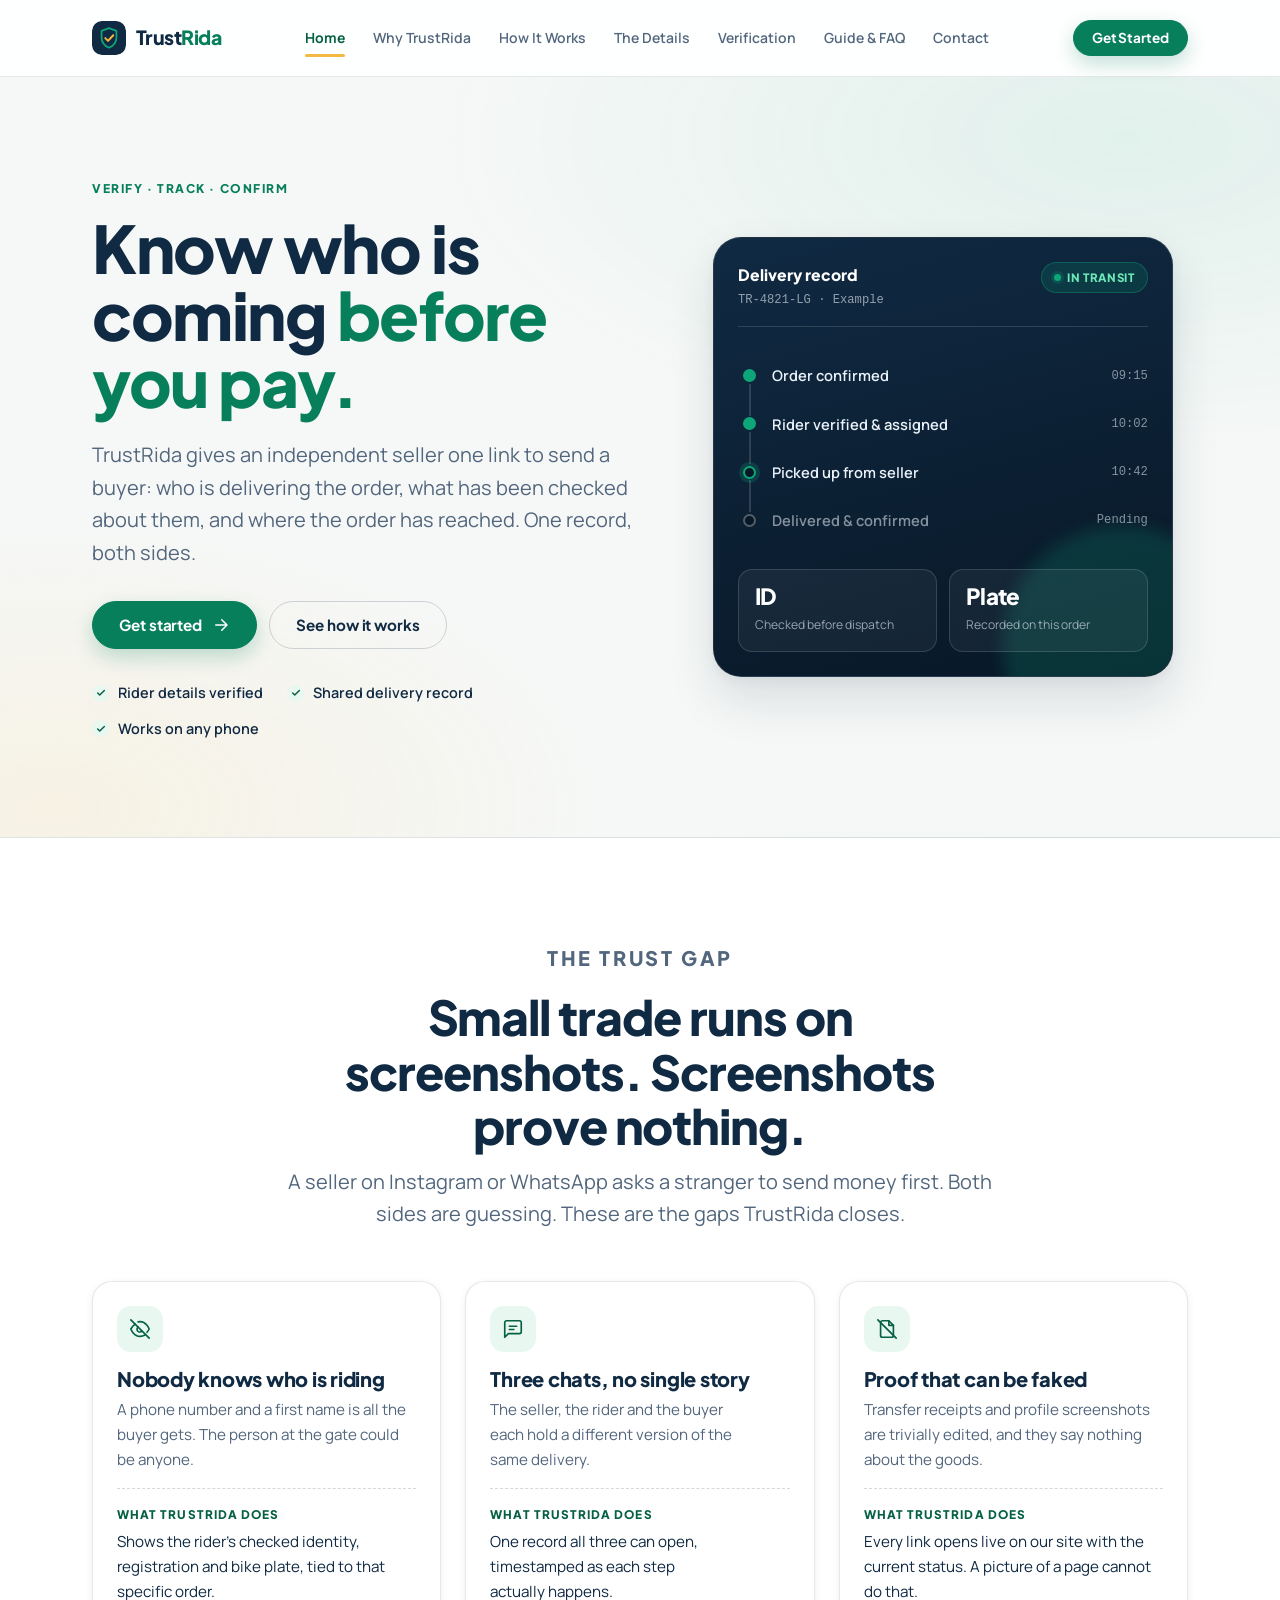
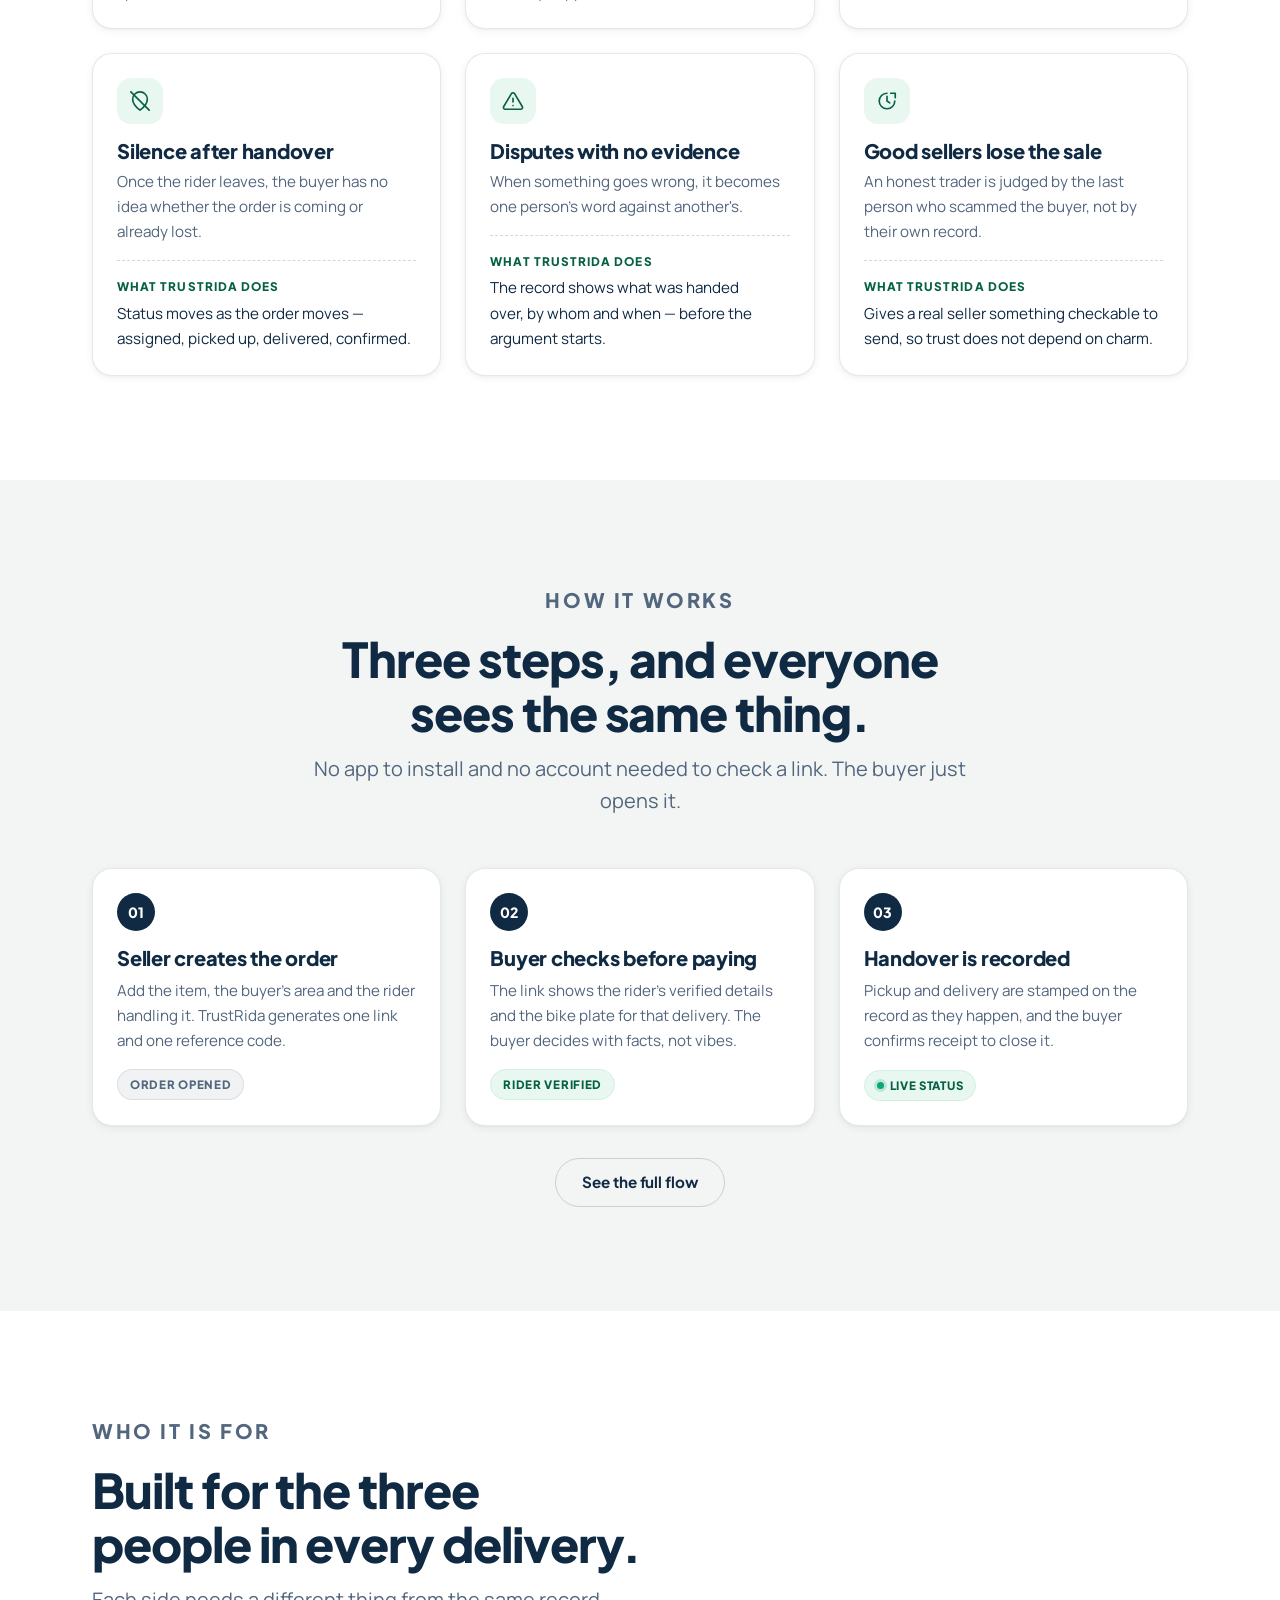
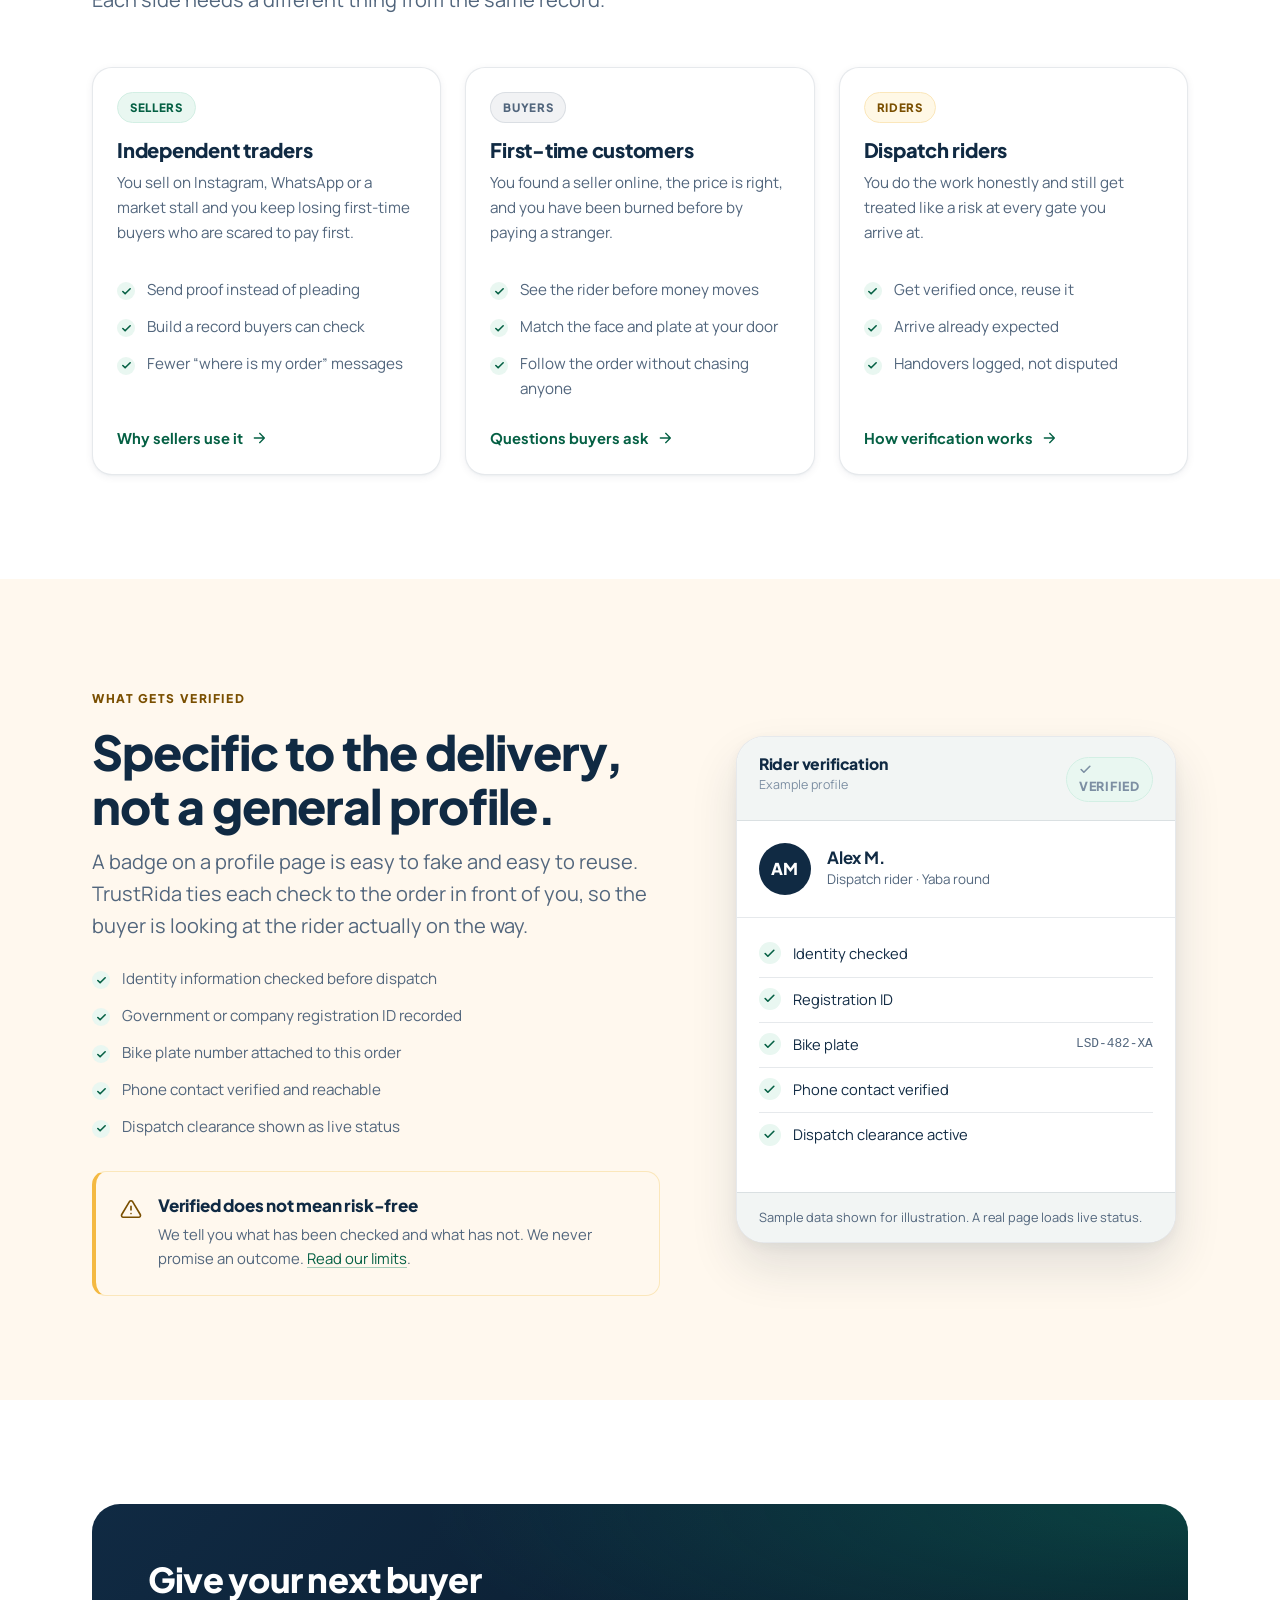
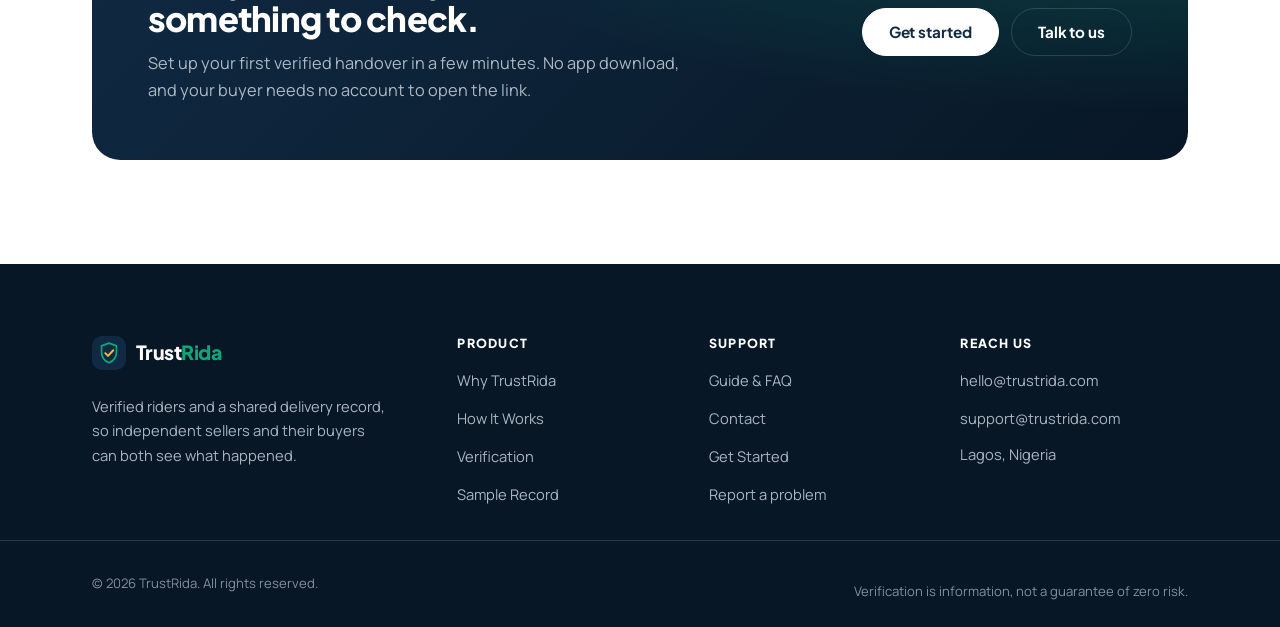
==== commit c583b33d: "all chnages made" ====
--- a/index.html
+++ b/index.html
@@ -1,252 +1,512 @@
 <!DOCTYPE html>
 <html lang="en">
+
 <head>
     <meta charset="UTF-8">
-    <meta name="viewport" content="width=device-width, initial-scale=1.0">
-
-    <title>TrustRida | Safe Delivery Tracking</title>
-
-    <!-- Brand CSS MUST come first -->
+    <meta name="viewport" content="width=device-width, initial-scale=1">
+    <meta name="theme-color" content="#102a43">
+
+    <title>TrustRida | Know who is bringing your order before you pay</title>
+    <meta name="description" content="TrustRida verifies the dispatch rider behind an order and keeps a shared delivery record, so independent sellers and first-time buyers can both see what actually happened.">
+
+    <meta property="og:type" content="website">
+    <meta property="og:site_name" content="TrustRida">
+    <meta property="og:title" content="TrustRida | Know who is bringing your order before you pay">
+    <meta property="og:description" content="TrustRida verifies the dispatch rider behind an order and keeps a shared delivery record, so independent sellers and first-time buyers can both see what actually happened.">
+    <meta name="twitter:card" content="summary_large_image">
+
+    <link rel="icon" href="assets/favicon.svg" type="image/svg+xml">
+
+    <link rel="preconnect" href="https://fonts.googleapis.com">
+    <link rel="preconnect" href="https://fonts.gstatic.com" crossorigin>
+    <link href="https://fonts.googleapis.com/css2?family=Manrope:wght@400;500;600;700&family=Plus+Jakarta+Sans:wght@600;700;800&display=swap" rel="stylesheet">
+
     <link rel="stylesheet" href="css/brand.css">
-
-    <!-- Page-specific CSS -->
-    <link rel="stylesheet" href="css/style.css">
+    <link rel="stylesheet" href="css/components.css">
+    <link rel="stylesheet" href="css/pages.css">
+
+    <script src="js/main.js" defer></script>
 </head>
 
 <body>
+
+    <a class="skip-link" href="#main">Skip to main content</a>
 
     <header class="site-header">
         <div class="nav-container">
-            <a href="index.html" class="logo" aria-label="TrustRida home">
-                <img src="https://i.postimg.cc/3wX8hdDJ/6a94c77d-6948-4028-94ad-6707c4aa324a.jpg" alt="TrustRida logo" class="brand-logo-image">
+
+            <a class="logo" href="index.html" aria-label="TrustRida — home">
+                <img class="logo-mark" src="assets/logo-mark.svg" alt="" width="34" height="34">
+                <span class="logo-word">Trust<span>Rida</span></span>
             </a>
 
-            <nav class="main-nav" aria-label="Main navigation">
+            <button class="nav-toggle" type="button" aria-expanded="false" aria-controls="primary-nav" aria-label="Toggle navigation menu">
+                <span class="nav-toggle-bars" aria-hidden="true"></span>
+            </button>
+
+            <nav class="main-nav" id="primary-nav" aria-label="Primary">
                 <a href="index.html" class="active" aria-current="page">Home</a>
                 <a href="Daelxsa.html">Why TrustRida</a>
                 <a href="how-it-works.html">How It Works</a>
                 <a href="oluwatoks.html">The Details</a>
                 <a href="energy.html">Verification</a>
-                <a href="okakamushunu.html">Guide & FAQ</a>
+                <a href="okakamushunu.html">Guide &amp; FAQ</a>
                 <a href="contact.html">Contact</a>
             </nav>
 
-            <a href="erikah.html" class="nav-button">
-                Get Started
-            </a>
+            <div class="nav-cta">
+                <a class="btn btn--primary btn--sm" href="erikah.html">Get Started</a>
+            </div>
+
         </div>
     </header>
 
-    <main>
+    <main id="main">
+
+        <!-- ============ HERO ============ -->
         <section class="hero">
-            <div class="hero-content">
-                <p class="eyebrow">SMART DELIVERY TRACKING</p>
-                <h1>Delivery tracking that builds trust.</h1>
-                <p class="hero-subtitle">
-                    TrustRida helps traders, buyers, and riders stay aligned with
-                    safe, transparent, real-time updates from pickup to confirmation.
-                </p>
-
-                <div class="hero-actions">
-                    <a href="contact.html" class="cta-button primary">Start Tracking</a>
-                    <a href="#how-it-works" class="cta-button secondary">See How It Works</a>
-                </div>
-
-                <ul class="hero-points" aria-label="TrustRida benefits">
-                    <li>Real-time delivery updates</li>
-                    <li>Secure transaction steps</li>
-                    <li>Built for small businesses</li>
+            <div class="container hero__inner">
+
+                <div class="hero__content">
+                    <p class="eyebrow">Verify &middot; Track &middot; Confirm</p>
+
+                    <h1>Know who is coming <em>before you pay.</em></h1>
+
+                    <p class="hero__sub">
+                        TrustRida gives an independent seller one link to send a buyer:
+                        who is delivering the order, what has been checked about them,
+                        and where the order has reached. One record, both sides.
+                    </p>
+
+                    <div class="hero__actions">
+                        <a class="btn btn--primary" href="erikah.html">
+                            Get started
+                            <svg viewBox="0 0 24 24" fill="none" stroke="currentColor" stroke-width="2" stroke-linecap="round" stroke-linejoin="round" aria-hidden="true"><path d="M5 12h14M13 5l7 7-7 7"/></svg>
+                        </a>
+                        <a class="btn btn--secondary" href="how-it-works.html">See how it works</a>
+                    </div>
+
+                    <ul class="hero__points">
+                        <li>Rider details verified</li>
+                        <li>Shared delivery record</li>
+                        <li>Works on any phone</li>
+                    </ul>
+                </div>
+
+                <div class="hero__visual">
+                    <div class="track-card" role="img" aria-label="Example TrustRida delivery record showing a verified rider, a pickup confirmed at 10:42, an order in transit, and delivery awaiting buyer confirmation.">
+
+                        <div class="track-card__head">
+                            <div>
+                                <p class="track-card__title">Delivery record</p>
+                                <span class="track-card__ref">TR-4821-LG &middot; Example</span>
+                            </div>
+                            <span class="badge badge--live">In transit</span>
+                        </div>
+
+                        <div class="track-card__body">
+                            <ol class="timeline">
+                                <li class="timeline__row timeline__row--done">
+                                    <span class="timeline__label">Order confirmed</span>
+                                    <span class="timeline__time">09:15</span>
+                                </li>
+                                <li class="timeline__row timeline__row--done">
+                                    <span class="timeline__label">Rider verified &amp; assigned</span>
+                                    <span class="timeline__time">10:02</span>
+                                </li>
+                                <li class="timeline__row timeline__row--active">
+                                    <span class="timeline__label">Picked up from seller</span>
+                                    <span class="timeline__time">10:42</span>
+                                </li>
+                                <li class="timeline__row timeline__row--pending">
+                                    <span class="timeline__label">Delivered &amp; confirmed</span>
+                                    <span class="timeline__time">Pending</span>
+                                </li>
+                            </ol>
+                        </div>
+
+                        <div class="track-card__foot">
+                            <div class="track-stat">
+                                <strong>ID</strong>
+                                <span>Checked before dispatch</span>
+                            </div>
+                            <div class="track-stat">
+                                <strong>Plate</strong>
+                                <span>Recorded on this order</span>
+                            </div>
+                        </div>
+
+                    </div>
+                </div>
+
+            </div>
+        </section>
+
+
+        <!-- ============ THE GAP ============ -->
+        <section class="section section--white">
+            <div class="container">
+
+                <div class="section-header section-header--center">
+                    <p class="eyebrow">The trust gap</p>
+                    <h2>Small trade runs on screenshots. Screenshots prove nothing.</h2>
+                    <p>
+                        A seller on Instagram or WhatsApp asks a stranger to send money first.
+                        Both sides are guessing. These are the gaps TrustRida closes.
+                    </p>
+                </div>
+
+                <div class="grid grid--3">
+
+                    <article class="pair-card">
+                        <div class="pair-card__problem">
+                            <div class="icon-tile">
+                                <svg viewBox="0 0 24 24" fill="none" stroke="currentColor" stroke-width="1.8" stroke-linecap="round" stroke-linejoin="round" aria-hidden="true"><path d="M9.9 4.2A10.9 10.9 0 0 1 12 4c7 0 10 8 10 8a18.5 18.5 0 0 1-2.4 3.6M6.6 6.6A18.4 18.4 0 0 0 2 12s3 8 10 8a10.9 10.9 0 0 0 5.4-1.4"/><path d="M14.1 14.1a3 3 0 1 1-4.2-4.2"/><path d="m2 2 20 20"/></svg>
+                            </div>
+                            <h3>Nobody knows who is riding</h3>
+                            <p>A phone number and a first name is all the buyer gets. The person at the gate could be anyone.</p>
+                        </div>
+                        <div class="pair-card__solution">
+                            <strong>What TrustRida does</strong>
+                            <p>Shows the rider's checked identity, registration and bike plate, tied to that specific order.</p>
+                        </div>
+                    </article>
+
+                    <article class="pair-card">
+                        <div class="pair-card__problem">
+                            <div class="icon-tile">
+                                <svg viewBox="0 0 24 24" fill="none" stroke="currentColor" stroke-width="1.8" stroke-linecap="round" stroke-linejoin="round" aria-hidden="true"><path d="M21 15a2 2 0 0 1-2 2H7l-4 4V5a2 2 0 0 1 2-2h14a2 2 0 0 1 2 2Z"/><path d="M8 9h8M8 12.5h5"/></svg>
+                            </div>
+                            <h3>Three chats, no single story</h3>
+                            <p>The seller, the rider and the buyer each hold a different version of the same delivery.</p>
+                        </div>
+                        <div class="pair-card__solution">
+                            <strong>What TrustRida does</strong>
+                            <p>One record all three can open, timestamped as each step actually happens.</p>
+                        </div>
+                    </article>
+
+                    <article class="pair-card">
+                        <div class="pair-card__problem">
+                            <div class="icon-tile">
+                                <svg viewBox="0 0 24 24" fill="none" stroke="currentColor" stroke-width="1.8" stroke-linecap="round" stroke-linejoin="round" aria-hidden="true"><path d="M14 3H7a2 2 0 0 0-2 2v14a2 2 0 0 0 2 2h10a2 2 0 0 0 2-2V8l-5-5Z"/><path d="M14 3v5h5"/><path d="m2 2 20 20"/></svg>
+                            </div>
+                            <h3>Proof that can be faked</h3>
+                            <p>Transfer receipts and profile screenshots are trivially edited, and they say nothing about the goods.</p>
+                        </div>
+                        <div class="pair-card__solution">
+                            <strong>What TrustRida does</strong>
+                            <p>Every link opens live on our site with the current status. A picture of a page cannot do that.</p>
+                        </div>
+                    </article>
+
+                    <article class="pair-card">
+                        <div class="pair-card__problem">
+                            <div class="icon-tile">
+                                <svg viewBox="0 0 24 24" fill="none" stroke="currentColor" stroke-width="1.8" stroke-linecap="round" stroke-linejoin="round" aria-hidden="true"><path d="M20 10c0 6-8 12-8 12s-8-6-8-12a8 8 0 0 1 16 0Z"/><path d="m2 2 20 20"/></svg>
+                            </div>
+                            <h3>Silence after handover</h3>
+                            <p>Once the rider leaves, the buyer has no idea whether the order is coming or already lost.</p>
+                        </div>
+                        <div class="pair-card__solution">
+                            <strong>What TrustRida does</strong>
+                            <p>Status moves as the order moves &mdash; assigned, picked up, delivered, confirmed.</p>
+                        </div>
+                    </article>
+
+                    <article class="pair-card">
+                        <div class="pair-card__problem">
+                            <div class="icon-tile">
+                                <svg viewBox="0 0 24 24" fill="none" stroke="currentColor" stroke-width="1.8" stroke-linecap="round" stroke-linejoin="round" aria-hidden="true"><path d="M10.3 3.9 1.9 18a2 2 0 0 0 1.7 3h16.8a2 2 0 0 0 1.7-3L13.7 3.9a2 2 0 0 0-3.4 0Z"/><path d="M12 9v4M12 17h.01"/></svg>
+                            </div>
+                            <h3>Disputes with no evidence</h3>
+                            <p>When something goes wrong, it becomes one person's word against another's.</p>
+                        </div>
+                        <div class="pair-card__solution">
+                            <strong>What TrustRida does</strong>
+                            <p>The record shows what was handed over, by whom and when &mdash; before the argument starts.</p>
+                        </div>
+                    </article>
+
+                    <article class="pair-card">
+                        <div class="pair-card__problem">
+                            <div class="icon-tile">
+                                <svg viewBox="0 0 24 24" fill="none" stroke="currentColor" stroke-width="1.8" stroke-linecap="round" stroke-linejoin="round" aria-hidden="true"><path d="M12 3.5a8.5 8.5 0 1 0 8.5 8.5"/><path d="M12 7v5l3 2"/><path d="M16 3.5h5v5"/></svg>
+                            </div>
+                            <h3>Good sellers lose the sale</h3>
+                            <p>An honest trader is judged by the last person who scammed the buyer, not by their own record.</p>
+                        </div>
+                        <div class="pair-card__solution">
+                            <strong>What TrustRida does</strong>
+                            <p>Gives a real seller something checkable to send, so trust does not depend on charm.</p>
+                        </div>
+                    </article>
+
+                </div>
+
+            </div>
+        </section>
+
+
+        <!-- ============ HOW IT WORKS ============ -->
+        <section class="section section--sunken" id="how-it-works">
+            <div class="container">
+
+                <div class="section-header section-header--center">
+                    <p class="eyebrow">How it works</p>
+                    <h2>Three steps, and everyone sees the same thing.</h2>
+                    <p>No app to install and no account needed to check a link. The buyer just opens it.</p>
+                </div>
+
+                <div class="steps-flow">
+
+                    <article class="step-card">
+                        <span class="step-card__num">01</span>
+                        <h3>Seller creates the order</h3>
+                        <p>Add the item, the buyer's area and the rider handling it. TrustRida generates one link and one reference code.</p>
+                        <div class="step-card__meta"><span class="badge badge--review">Order opened</span></div>
+                    </article>
+
+                    <article class="step-card">
+                        <span class="step-card__num">02</span>
+                        <h3>Buyer checks before paying</h3>
+                        <p>The link shows the rider's verified details and the bike plate for that delivery. The buyer decides with facts, not vibes.</p>
+                        <div class="step-card__meta"><span class="badge badge--verified">Rider verified</span></div>
+                    </article>
+
+                    <article class="step-card">
+                        <span class="step-card__num">03</span>
+                        <h3>Handover is recorded</h3>
+                        <p>Pickup and delivery are stamped on the record as they happen, and the buyer confirms receipt to close it.</p>
+                        <div class="step-card__meta"><span class="badge badge--live">Live status</span></div>
+                    </article>
+
+                </div>
+
+                <div class="btn-row" style="justify-content: center; margin-top: var(--space-6);">
+                    <a class="btn btn--secondary" href="how-it-works.html">See the full flow</a>
+                </div>
+
+            </div>
+        </section>
+
+
+        <!-- ============ WHO IT IS FOR ============ -->
+        <section class="section section--white">
+            <div class="container">
+
+                <div class="section-header">
+                    <p class="eyebrow">Who it is for</p>
+                    <h2>Built for the three people in every delivery.</h2>
+                    <p>Each side needs a different thing from the same record.</p>
+                </div>
+
+                <div class="grid grid--3">
+
+                    <article class="role-card">
+                        <span class="badge badge--verified role-card__tag">Sellers</span>
+                        <h3>Independent traders</h3>
+                        <p>You sell on Instagram, WhatsApp or a market stall and you keep losing first-time buyers who are scared to pay first.</p>
+                        <ul class="check-list">
+                            <li>Send proof instead of pleading</li>
+                            <li>Build a record buyers can check</li>
+                            <li>Fewer &ldquo;where is my order&rdquo; messages</li>
+                        </ul>
+                        <a class="link-arrow" href="Daelxsa.html">
+                            Why sellers use it
+                            <svg viewBox="0 0 24 24" fill="none" stroke="currentColor" stroke-width="2" stroke-linecap="round" stroke-linejoin="round" aria-hidden="true"><path d="M5 12h14M13 5l7 7-7 7"/></svg>
+                        </a>
+                    </article>
+
+                    <article class="role-card">
+                        <span class="badge badge--review role-card__tag">Buyers</span>
+                        <h3>First-time customers</h3>
+                        <p>You found a seller online, the price is right, and you have been burned before by paying a stranger.</p>
+                        <ul class="check-list">
+                            <li>See the rider before money moves</li>
+                            <li>Match the face and plate at your door</li>
+                            <li>Follow the order without chasing anyone</li>
+                        </ul>
+                        <a class="link-arrow" href="okakamushunu.html">
+                            Questions buyers ask
+                            <svg viewBox="0 0 24 24" fill="none" stroke="currentColor" stroke-width="2" stroke-linecap="round" stroke-linejoin="round" aria-hidden="true"><path d="M5 12h14M13 5l7 7-7 7"/></svg>
+                        </a>
+                    </article>
+
+                    <article class="role-card">
+                        <span class="badge badge--pending role-card__tag">Riders</span>
+                        <h3>Dispatch riders</h3>
+                        <p>You do the work honestly and still get treated like a risk at every gate you arrive at.</p>
+                        <ul class="check-list">
+                            <li>Get verified once, reuse it</li>
+                            <li>Arrive already expected</li>
+                            <li>Handovers logged, not disputed</li>
+                        </ul>
+                        <a class="link-arrow" href="energy.html">
+                            How verification works
+                            <svg viewBox="0 0 24 24" fill="none" stroke="currentColor" stroke-width="2" stroke-linecap="round" stroke-linejoin="round" aria-hidden="true"><path d="M5 12h14M13 5l7 7-7 7"/></svg>
+                        </a>
+                    </article>
+
+                </div>
+
+            </div>
+        </section>
+
+
+        <!-- ============ VERIFICATION PREVIEW ============ -->
+        <section class="section section--cream">
+            <div class="container split split--wide-left">
+
+                <div>
+                    <p class="eyebrow eyebrow--amber">What gets verified</p>
+                    <h2>Specific to the delivery, not a general profile.</h2>
+                    <p class="lede" style="margin-bottom: var(--space-5);">
+                        A badge on a profile page is easy to fake and easy to reuse. TrustRida ties
+                        each check to the order in front of you, so the buyer is looking at the
+                        rider actually on the way.
+                    </p>
+
+                    <ul class="check-list" style="margin-bottom: var(--space-6);">
+                        <li>Identity information checked before dispatch</li>
+                        <li>Government or company registration ID recorded</li>
+                        <li>Bike plate number attached to this order</li>
+                        <li>Phone contact verified and reachable</li>
+                        <li>Dispatch clearance shown as live status</li>
+                    </ul>
+
+                    <div class="notice">
+                        <svg viewBox="0 0 24 24" fill="none" stroke="currentColor" stroke-width="1.8" stroke-linecap="round" stroke-linejoin="round" aria-hidden="true"><path d="M10.3 3.9 1.9 18a2 2 0 0 0 1.7 3h16.8a2 2 0 0 0 1.7-3L13.7 3.9a2 2 0 0 0-3.4 0Z"/><path d="M12 9v4M12 17h.01"/></svg>
+                        <div>
+                            <h3>Verified does not mean risk-free</h3>
+                            <p>We tell you what has been checked and what has not. We never promise an outcome. <a href="energy.html#limits">Read our limits</a>.</p>
+                        </div>
+                    </div>
+                </div>
+
+                <div>
+                    <div class="proof-card">
+                        <div class="proof-card__head">
+                            <div>
+                                <h3>Rider verification</h3>
+                                <span>Example profile</span>
+                            </div>
+                            <span class="badge badge--verified">
+                                <svg viewBox="0 0 24 24" fill="none" stroke="currentColor" stroke-width="3" stroke-linecap="round" stroke-linejoin="round" aria-hidden="true"><path d="M20 6 9 17l-5-5"/></svg>
+                                Verified
+                            </span>
+                        </div>
+
+                        <div class="proof-card__rider">
+                            <span class="avatar" aria-hidden="true">AM</span>
+                            <div>
+                                <h4>Alex M.</h4>
+                                <p>Dispatch rider &middot; Yaba round</p>
+                            </div>
+                        </div>
+
+                        <ul class="proof-card__checks">
+                            <li class="proof-check">
+                                <span class="proof-check__icon" aria-hidden="true"><svg viewBox="0 0 24 24" fill="none" stroke="currentColor" stroke-width="3" stroke-linecap="round" stroke-linejoin="round"><path d="M20 6 9 17l-5-5"/></svg></span>
+                                Identity checked
+                            </li>
+                            <li class="proof-check">
+                                <span class="proof-check__icon" aria-hidden="true"><svg viewBox="0 0 24 24" fill="none" stroke="currentColor" stroke-width="3" stroke-linecap="round" stroke-linejoin="round"><path d="M20 6 9 17l-5-5"/></svg></span>
+                                Registration ID
+                            </li>
+                            <li class="proof-check">
+                                <span class="proof-check__icon" aria-hidden="true"><svg viewBox="0 0 24 24" fill="none" stroke="currentColor" stroke-width="3" stroke-linecap="round" stroke-linejoin="round"><path d="M20 6 9 17l-5-5"/></svg></span>
+                                Bike plate
+                                <span class="proof-check__value">LSD-482-XA</span>
+                            </li>
+                            <li class="proof-check">
+                                <span class="proof-check__icon" aria-hidden="true"><svg viewBox="0 0 24 24" fill="none" stroke="currentColor" stroke-width="3" stroke-linecap="round" stroke-linejoin="round"><path d="M20 6 9 17l-5-5"/></svg></span>
+                                Phone contact verified
+                            </li>
+                            <li class="proof-check">
+                                <span class="proof-check__icon" aria-hidden="true"><svg viewBox="0 0 24 24" fill="none" stroke="currentColor" stroke-width="3" stroke-linecap="round" stroke-linejoin="round"><path d="M20 6 9 17l-5-5"/></svg></span>
+                                Dispatch clearance active
+                            </li>
+                        </ul>
+
+                        <p class="proof-card__foot">Sample data shown for illustration. A real page loads live status.</p>
+                    </div>
+                </div>
+
+            </div>
+        </section>
+
+
+        <!-- ============ CTA ============ -->
+        <section class="section section--white">
+            <div class="container">
+                <div class="cta-band">
+                    <div class="cta-band__text">
+                        <h2>Give your next buyer something to check.</h2>
+                        <p>Set up your first verified handover in a few minutes. No app download, and your buyer needs no account to open the link.</p>
+                    </div>
+                    <div class="btn-row">
+                        <a class="btn btn--invert" href="erikah.html">Get started</a>
+                        <a class="btn btn--ghost-invert" href="contact.html">Talk to us</a>
+                    </div>
+                </div>
+            </div>
+        </section>
+
+    </main>
+
+    <footer class="site-footer">
+
+        <div class="footer-container">
+
+            <div class="footer-brand">
+                <a class="logo" href="index.html" aria-label="TrustRida — home">
+                    <img class="logo-mark" src="assets/logo-mark.svg" alt="" width="34" height="34">
+                    <span class="logo-word">Trust<span>Rida</span></span>
+                </a>
+                <p>Verified riders and a shared delivery record, so independent sellers and their buyers can both see what happened.</p>
+            </div>
+
+            <div class="footer-col">
+                <h3>Product</h3>
+                <ul>
+                    <li><a href="Daelxsa.html">Why TrustRida</a></li>
+                    <li><a href="how-it-works.html">How It Works</a></li>
+                    <li><a href="energy.html">Verification</a></li>
+                    <li><a href="oluwatoks.html">Sample Record</a></li>
                 </ul>
             </div>
 
-            <div class="hero-visual" aria-label="TrustRida dashboard preview">
-                <div class="dashboard-card">
-                    <div class="dashboard-header">
-                        <span class="dot green"></span>
-                        <span class="dot yellow"></span>
-                        <span class="dot red"></span>
-                    </div>
-
-                    <div class="route-box">
-                        <div class="route-row">
-                            <span>Pickup</span>
-                            <span class="check">✓</span>
-                        </div>
-                        <div class="route-line"></div>
-                        <div class="route-row">
-                            <span>In transit</span>
-                            <span class="live">Live</span>
-                        </div>
-                        <div class="route-line short"></div>
-                        <div class="route-row">
-                            <span>Delivery</span>
-                            <span class="pending">Waiting</span>
-                        </div>
-                    </div>
-
-                    <div class="mini-stats">
-                        <div>
-                            <strong>98.7%</strong>
-                            <span>On-time</span>
-                        </div>
-                        <div>
-                            <strong>2.4k</strong>
-                            <span>Deliveries</span>
-                        </div>
-                    </div>
-                </div>
-            </div>
-        </section>
-
-        <section id="problems" class="problems-section">
-            <div class="container">
-                <div class="section-header">
-                    <p class="section-kicker">THE PROBLEMS WE SOLVE</p>
-                    <h2>Trusted delivery systems for modern trade.</h2>
-                    <p>We help businesses and teams remove risk, confusion, and delays from the delivery journey.</p>
-                </div>
-
-                <div class="problems-grid">
-                    <div class="problem-card">
-                        <div class="icon">📉</div>
-                        <h3>No Visibility</h3>
-                        <p>People are unsure where a package is or whether it has been received.</p>
-                    </div>
-
-                    <div class="problem-card">
-                        <div class="icon">📱</div>
-                        <h3>Poor Communication</h3>
-                        <p>Riders, traders, and buyers stay disconnected during delivery handoffs.</p>
-                    </div>
-
-                    <div class="problem-card">
-                        <div class="icon">🌐</div>
-                        <h3>No Trust Signal</h3>
-                        <p>Without a clear record, customers lose confidence in the process.</p>
-                    </div>
-
-                    <div class="problem-card">
-                        <div class="icon">🎥</div>
-                        <h3>Weak Tracking</h3>
-                        <p>Manual updates create delays, missed confirmations, and confusion.</p>
-                    </div>
-
-                    <div class="problem-card">
-                        <div class="icon">💰</div>
-                        <h3>Money Lost</h3>
-                        <p>Unclear delivery status can lead to disputes, complaints, and lost revenue.</p>
-                    </div>
-
-                    <div class="problem-card">
-                        <div class="icon">📊</div>
-                        <h3>No Brand Reliability</h3>
-                        <p>Customers hesitate when the transaction process feels shaky or unclear.</p>
-                    </div>
-                </div>
-
-                <div class="cta-center">
-                    <a href="contact.html" class="btn-primary">Let's Solve This Together</a>
-                </div>
-            </div>
-        </section>
-
-        <section id="how-it-works" class="how-it-works">
-            <div class="container">
-                <div class="section-header alt">
-                    <p class="section-kicker">HOW IT WORKS</p>
-                    <h2>A simple flow that keeps every delivery visible.</h2>
-                </div>
-
-                <div class="steps-container">
-                    <div class="step">
-                        <span class="step-number">01</span>
-                        <h3>Send</h3>
-                        <p>A trader creates a delivery and shares the details instantly.</p>
-                    </div>
-
-                    <div class="step">
-                        <span class="step-number">02</span>
-                        <h3>Track</h3>
-                        <p>All parties follow the item with live updates and status changes.</p>
-                    </div>
-
-                    <div class="step">
-                        <span class="step-number">03</span>
-                        <h3>Confirm</h3>
-                        <p>At delivery, the receiver confirms and closes the process with confidence.</p>
-                    </div>
-                </div>
-            </div>
-        </section>
-
-        <section id="features" class="features">
-            <div class="container">
-                <div class="section-header alt">
-                    <p class="section-kicker">WHY TRUSTRIDA</p>
-                    <h2>Everything you need to make every handoff feel secure.</h2>
-                </div>
-
-                <div class="features-container">
-                    <div class="feature">
-                        <div class="feature-icon">⏱</div>
-                        <h3>Real-Time Tracking</h3>
-                        <p>See where your package is at every point of the journey.</p>
-                    </div>
-
-                    <div class="feature">
-                        <div class="feature-icon">🔒</div>
-                        <h3>Secure Transactions</h3>
-                        <p>Built-in confirmation steps help everyone stay protected.</p>
-                    </div>
-
-                    <div class="feature">
-                        <div class="feature-icon">✅</div>
-                        <h3>Simple to Use</h3>
-                        <p>No complicated system. Get started quickly and keep moving.</p>
-                    </div>
-
-                    <div class="feature">
-                        <div class="feature-icon">📲</div>
-                        <h3>Mobile Ready</h3>
-                        <p>Fast access from phone or desktop wherever the journey moves.</p>
-                    </div>
-                </div>
-            </div>
-        </section>
-    </main>
-
-    <footer class="site-footer">
-        <div class="footer-container">
-            <div class="footer-brand">
-                <a href="index.html" class="logo logo-footer" aria-label="TrustRida home">
-                    <img src="https://i.postimg.cc/3wX8hdDJ/6a94c77d-6948-4028-94ad-6707c4aa324a.jpg" alt="TrustRida logo" class="brand-logo-image">
-                </a>
-                <p>Making small-trade deliveries safer, clearer, and more trustworthy.</p>
-            </div>
-
-            <div class="footer-contact">
-                <h3>Contact</h3>
-                <p><a href="mailto:hello@trustrida.com">hello@trustrida.com</a></p>
-                <p><a href="mailto:support@trustrida.com">support@trustrida.com</a></p>
-                <p>Nigeria</p>
-            </div>
-
-            <div class="footer-links">
-                <h3>Quick Links</h3>
-                <a href="index.html" class="active" aria-current="page">Home</a>
-                <a href="Daelxsa.html">Why TrustRida</a>
-                <a href="how-it-works.html">How It Works</a>
-                <a href="oluwatoks.html">The Details</a>
-                <a href="energy.html">Verification</a>
-                <a href="okakamushunu.html">Guide & FAQ</a>
-                <a href="contact.html">Contact</a>
-            </div>
+            <div class="footer-col">
+                <h3>Support</h3>
+                <ul>
+                    <li><a href="okakamushunu.html">Guide &amp; FAQ</a></li>
+                    <li><a href="contact.html">Contact</a></li>
+                    <li><a href="erikah.html">Get Started</a></li>
+                    <li><a href="energy.html#report">Report a problem</a></li>
+                </ul>
+            </div>
+
+            <div class="footer-col">
+                <h3>Reach us</h3>
+                <ul>
+                    <li><a href="mailto:hello@trustrida.com">hello@trustrida.com</a></li>
+                    <li><a href="mailto:support@trustrida.com">support@trustrida.com</a></li>
+                    <li><p>Lagos, Nigeria</p></li>
+                </ul>
+            </div>
+
         </div>
 
         <div class="footer-bottom">
-            <p>&copy; 2026 TrustRida. All rights reserved.</p>
+            <div class="footer-bottom__inner">
+                <p>&copy; <span data-year>2026</span> TrustRida. All rights reserved.</p>
+                <p>Verification is information, not a guarantee of zero risk.</p>
+            </div>
         </div>
+
     </footer>
 
 </body>
+
 </html>
--- a/css/brand.css
+++ b/css/brand.css
@@ -1,158 +1,633 @@
-/* =========================================
-   TRUSTRIDA BRAND STYLES
-   ========================================= */
+/* =========================================================
+   TRUSTRIDA — BRAND FOUNDATION
+   Design tokens, reset, typography, buttons, form controls.
+   Load order: brand.css -> components.css -> pages.css
+   ========================================================= */
 
 :root {
-  --trust-green: #087f5b;
-  --trust-green-dark: #066b4d;
-  --deep-navy: #102a43;
-  --amber: #8a5a00;
-  --warm-cream: #fff8ee;
-  --white: #ffffff;
-  --light-gray: #f5f7fa;
-  --border: #d9e2ec;
-
-  --display-font: "Plus Jakarta Sans", sans-serif;
-  --body-font: "Manrope", sans-serif;
-
-  --brand-bg: #07111f;
-  --brand-bg-soft: #0f1d2d;
-  --brand-panel: #0e1b2b;
-  --brand-card: #13283e;
-  --brand-text: #eaf3ff;
-  --brand-muted: #9ab0c8;
-  --brand-line: rgba(154, 176, 200, 0.2);
-  --brand-accent: #2dd4bf;
-  --brand-accent-strong: #14b8a6;
-  --brand-accent-soft: rgba(45, 212, 191, 0.12);
-  --brand-white: #ffffff;
-  --brand-warning: #f59e0b;
-  --brand-danger: #ef4444;
-}
-
-/* BASIC PAGE STYLES */
+  /* --- Brand palette --------------------------------- */
+  --navy-900: #081726;
+  --navy-800: #0d2138;
+  --navy-700: #102a43;
+  --navy-600: #1b3a57;
+
+  --green-700: #056044;
+  --green-600: #087f5b;
+  --green-500: #0ca678;
+  --green-100: #d3efe4;
+  --green-50: #e9f7f1;
+
+  --amber-700: #7a4f00;
+  --amber-500: #f4b942;
+  --amber-100: #fbe7bb;
+  --amber-50: #fff8e6;
+
+  --danger-700: #8f1d15;
+  --danger-600: #b42318;
+  --danger-50: #fff2f0;
+
+  /* --- Semantic surfaces ----------------------------- */
+  --page: #f6f8f7;
+  --surface: #ffffff;
+  --surface-sunken: #f2f5f4;
+  --surface-cream: #fff8ee;
+  --surface-invert: var(--navy-700);
+
+  /* --- Text ------------------------------------------ */
+  --ink: #102a43;
+  --ink-muted: #52667d;
+  --ink-soft: #7d8fa3;
+  --ink-invert: #ffffff;
+  --ink-invert-muted: rgba(233, 241, 249, 0.72);
+
+  /* --- Lines & shadows ------------------------------- */
+  --line: rgba(16, 42, 67, 0.1);
+  --line-strong: rgba(16, 42, 67, 0.18);
+  --line-invert: rgba(255, 255, 255, 0.14);
+
+  --shadow-xs: 0 1px 2px rgba(16, 42, 67, 0.06);
+  --shadow-sm: 0 2px 8px rgba(16, 42, 67, 0.06), 0 1px 2px rgba(16, 42, 67, 0.04);
+  --shadow-md: 0 10px 24px rgba(16, 42, 67, 0.08), 0 2px 6px rgba(16, 42, 67, 0.04);
+  --shadow-lg: 0 24px 48px rgba(16, 42, 67, 0.12), 0 4px 12px rgba(16, 42, 67, 0.05);
+
+  /* --- Radii ----------------------------------------- */
+  --radius-xs: 6px;
+  --radius-sm: 10px;
+  --radius-md: 14px;
+  --radius-lg: 20px;
+  --radius-xl: 28px;
+  --radius-pill: 999px;
+
+  /* --- Spacing scale --------------------------------- */
+  --space-1: 4px;
+  --space-2: 8px;
+  --space-3: 12px;
+  --space-4: 16px;
+  --space-5: 24px;
+  --space-6: 32px;
+  --space-7: 48px;
+  --space-8: 64px;
+  --space-9: 88px;
+
+  /* --- Layout ---------------------------------------- */
+  --container: 1160px;
+  --container-narrow: 780px;
+  --gutter: clamp(20px, 5vw, 32px);
+  --section-y: clamp(64px, 9vw, 104px);
+  --header-h: 76px;
+
+  /* --- Type ------------------------------------------ */
+  --font-display: "Plus Jakarta Sans", "Segoe UI", system-ui, -apple-system, sans-serif;
+  --font-body: "Manrope", "Segoe UI", system-ui, -apple-system, sans-serif;
+  --font-mono: ui-monospace, "SF Mono", "Cascadia Mono", Menlo, Consolas, monospace;
+
+  --step--1: clamp(0.82rem, 0.79rem + 0.13vw, 0.88rem);
+  --step-0: clamp(0.98rem, 0.95rem + 0.16vw, 1.06rem);
+  --step-1: clamp(1.1rem, 1.04rem + 0.3vw, 1.25rem);
+  --step-2: clamp(1.3rem, 1.19rem + 0.55vw, 1.6rem);
+  --step-3: clamp(1.6rem, 1.4rem + 1vw, 2.15rem);
+  --step-4: clamp(2rem, 1.6rem + 1.9vw, 3rem);
+  --step-5: clamp(2.4rem, 1.75rem + 3.1vw, 4.1rem);
+
+  --ease: cubic-bezier(0.22, 0.61, 0.36, 1);
+  --speed: 0.22s;
+}
+
+/* =========================================================
+   RESET
+   ========================================================= */
+
 *,
 *::before,
 *::after {
   box-sizing: border-box;
+}
+
+* {
   margin: 0;
+}
+
+html {
+  -webkit-text-size-adjust: 100%;
+  scroll-behavior: smooth;
+  scroll-padding-top: calc(var(--header-h) + 16px);
+}
+
+body {
+  min-height: 100vh;
+  background: var(--page);
+  color: var(--ink);
+  font-family: var(--font-body);
+  font-size: var(--step-0);
+  line-height: 1.65;
+  font-weight: 400;
+  -webkit-font-smoothing: antialiased;
+  text-rendering: optimizeLegibility;
+  overflow-x: hidden;
+}
+
+img,
+svg,
+video {
+  display: block;
+  max-width: 100%;
+}
+
+img {
+  height: auto;
+}
+
+input,
+button,
+textarea,
+select {
+  font: inherit;
+  color: inherit;
+}
+
+button {
+  background: none;
+  border: 0;
   padding: 0;
-}
-
-html {
-  scroll-behavior: smooth;
-}
-
-body {
-  margin: 0;
-  color: var(--deep-navy);
-  background-color: var(--white);
-  font-family: var(--body-font);
-  line-height: 1.6;
-}
-
-/* HEADINGS */
+  cursor: pointer;
+}
+
+ul,
+ol {
+  padding: 0;
+  list-style: none;
+}
+
+table {
+  border-collapse: collapse;
+  width: 100%;
+}
+
+/* =========================================================
+   TYPOGRAPHY
+   ========================================================= */
+
 h1,
 h2,
 h3,
-h4 {
+h4,
+h5 {
+  font-family: var(--font-display);
+  color: var(--ink);
+  font-weight: 800;
+  line-height: 1.14;
+  letter-spacing: -0.022em;
+  text-wrap: balance;
+}
+
+h1 { font-size: var(--step-5); }
+h2 { font-size: var(--step-4); }
+h3 { font-size: var(--step-2); letter-spacing: -0.012em; }
+h4 { font-size: var(--step-1); font-weight: 700; letter-spacing: -0.008em; }
+h5 { font-size: var(--step-0); font-weight: 700; letter-spacing: 0; }
+
+p {
+  text-wrap: pretty;
+}
+
+/* Default vertical rhythm for free-flowing content. Zero specificity via
+   :where(), so component rules always win. Components that manage their own
+   spacing are opted out below. */
+:where(h1, h2, h3, h4, h5) + :where(p, ul, ol) {
+  margin-top: var(--space-3);
+}
+
+:where(p) + :where(p, ul, ol),
+:where(ul, ol) + :where(p) {
+  margin-top: var(--space-4);
+}
+
+/* Components set their own heading margins — do not stack a second gap. */
+:where(.feature-card, .step-card, .role-card, .person, .contact-item, .notice,
+  .limit-card, .pair-card__problem, .pair-card__solution, .proof-card__rider,
+  .proof-card__head, .card, .section-header, .cta-band, .report-item,
+  .faq-nav, .form-panel, .track-card) :where(h1, h2, h3, h4, h5) + :where(p, ul, ol) {
   margin-top: 0;
-  color: var(--deep-navy);
-  font-family: var(--display-font);
-  line-height: 1.2;
-}
-
-/* LINKS */
+}
+
+.lede {
+  font-size: var(--step-1);
+  line-height: 1.6;
+  color: var(--ink-muted);
+}
+
+.muted { color: var(--ink-muted); }
+.small { font-size: var(--step--1); }
+.mono { font-family: var(--font-mono); font-size: 0.86em; letter-spacing: -0.01em; }
+
 a {
-  color: inherit;
+  color: var(--green-700);
+  text-decoration-color: rgba(8, 127, 91, 0.35);
+  text-underline-offset: 3px;
+  transition: color var(--speed) var(--ease);
+}
+
+a:hover {
+  color: var(--green-600);
+}
+
+:focus-visible {
+  outline: 3px solid var(--amber-500);
+  outline-offset: 3px;
+  border-radius: 3px;
+}
+
+::selection {
+  background: var(--green-100);
+  color: var(--navy-700);
+}
+
+/* Eyebrow / kicker */
+.eyebrow {
+  display: inline-block;
+  margin-bottom: var(--space-4);
+  font-family: var(--font-display);
+  font-size: 0.75rem;
+  font-weight: 800;
+  letter-spacing: 0.13em;
+  text-transform: uppercase;
+  color: var(--green-600);
+}
+
+.eyebrow--invert { color: var(--green-500); }
+.eyebrow--amber { color: var(--amber-700); }
+
+/* =========================================================
+   LAYOUT PRIMITIVES
+   ========================================================= */
+
+.container {
+  width: 100%;
+  max-width: var(--container);
+  margin-inline: auto;
+  padding-inline: var(--gutter);
+}
+
+.container--narrow { max-width: var(--container-narrow); }
+
+.section {
+  padding-block: var(--section-y);
+}
+
+.section--tight { padding-block: clamp(48px, 6vw, 72px); }
+.section--cream { background: var(--surface-cream); }
+.section--sunken { background: var(--surface-sunken); }
+.section--white { background: var(--surface); }
+
+.section--invert {
+  background: var(--navy-700);
+  color: var(--ink-invert);
+}
+
+.section--invert h2,
+.section--invert h3 { color: var(--ink-invert); }
+
+.section--invert p { color: var(--ink-invert-muted); }
+
+.stack > * + * { margin-top: var(--space-4); }
+
+.skip-link {
+  position: absolute;
+  left: 16px;
+  top: -80px;
+  z-index: 2000;
+  padding: 12px 20px;
+  border-radius: 0 0 var(--radius-sm) var(--radius-sm);
+  background: var(--green-600);
+  color: #fff;
+  font-family: var(--font-display);
+  font-weight: 700;
   text-decoration: none;
-}
-
-a:hover {
-  text-decoration: underline;
-}
-
-a:focus-visible,
-button:focus-visible {
-  outline: 3px solid var(--amber);
-  outline-offset: 3px;
-}
-
-/* BUTTONS */
+  transition: top var(--speed) var(--ease);
+}
+
+.skip-link:focus {
+  top: 0;
+  color: #fff;
+}
+
+.visually-hidden {
+  position: absolute !important;
+  width: 1px;
+  height: 1px;
+  margin: -1px;
+  padding: 0;
+  overflow: hidden;
+  clip: rect(0 0 0 0);
+  clip-path: inset(50%);
+  white-space: nowrap;
+  border: 0;
+}
+
+/* =========================================================
+   BUTTONS
+   ========================================================= */
+
 .btn {
-  display: inline-block;
-  padding: 12px 20px;
-  border: 2px solid transparent;
-  border-radius: 10px;
-  font-family: var(--display-font);
+  --btn-bg: var(--green-600);
+  --btn-fg: #fff;
+  --btn-border: var(--green-600);
+  display: inline-flex;
+  align-items: center;
+  justify-content: center;
+  gap: 10px;
+  padding: 14px 26px;
+  border: 1.5px solid var(--btn-border);
+  border-radius: var(--radius-pill);
+  background: var(--btn-bg);
+  color: var(--btn-fg);
+  font-family: var(--font-display);
+  font-size: 0.95rem;
   font-weight: 700;
   line-height: 1.2;
+  letter-spacing: -0.005em;
   text-align: center;
   text-decoration: none;
   cursor: pointer;
   transition:
-    background-color 0.2s ease,
-    color 0.2s ease,
-    border-color 0.2s ease,
-    opacity 0.2s ease;
+    background-color var(--speed) var(--ease),
+    border-color var(--speed) var(--ease),
+    color var(--speed) var(--ease),
+    box-shadow var(--speed) var(--ease),
+    transform var(--speed) var(--ease);
 }
 
 .btn:hover {
+  color: var(--btn-fg);
+  transform: translateY(-2px);
+}
+
+.btn:active { transform: translateY(0); }
+
+.btn svg {
+  width: 18px;
+  height: 18px;
+  flex: none;
+}
+
+.btn--primary {
+  box-shadow: 0 8px 20px rgba(8, 127, 91, 0.24);
+}
+
+.btn--primary:hover {
+  --btn-bg: var(--green-700);
+  --btn-border: var(--green-700);
+  box-shadow: 0 12px 26px rgba(8, 127, 91, 0.3);
+}
+
+.btn--secondary {
+  --btn-bg: transparent;
+  --btn-fg: var(--navy-700);
+  --btn-border: var(--line-strong);
+}
+
+.btn--secondary:hover {
+  --btn-bg: var(--surface);
+  --btn-border: var(--navy-700);
+  box-shadow: var(--shadow-sm);
+}
+
+.btn--invert {
+  --btn-bg: #fff;
+  --btn-fg: var(--navy-700);
+  --btn-border: #fff;
+}
+
+.btn--invert:hover {
+  --btn-bg: var(--green-50);
+  --btn-border: var(--green-50);
+}
+
+.btn--ghost-invert {
+  --btn-bg: transparent;
+  --btn-fg: #fff;
+  --btn-border: var(--line-invert);
+}
+
+.btn--ghost-invert:hover {
+  --btn-bg: rgba(255, 255, 255, 0.08);
+  --btn-border: rgba(255, 255, 255, 0.5);
+}
+
+.btn--sm {
+  padding: 9px 18px;
+  font-size: 0.85rem;
+}
+
+.btn--block { width: 100%; }
+
+.btn[disabled],
+.btn[aria-disabled="true"] {
+  opacity: 0.55;
+  cursor: not-allowed;
+  transform: none;
+}
+
+.btn-row {
+  display: flex;
+  flex-wrap: wrap;
+  gap: var(--space-3);
+}
+
+/* Text link with arrow */
+.link-arrow {
+  display: inline-flex;
+  align-items: center;
+  gap: 8px;
+  font-family: var(--font-display);
+  font-weight: 700;
+  font-size: 0.92rem;
   text-decoration: none;
-}
-
-.btn-primary {
-  color: var(--white);
-  background-color: var(--trust-green);
-  border-color: var(--trust-green);
-}
-
-.btn-primary:hover {
-  background-color: var(--trust-green-dark);
-  border-color: var(--trust-green-dark);
-}
-
-.btn-secondary {
-  color: var(--deep-navy);
-  background-color: var(--white);
-  border-color: var(--deep-navy);
-}
-
-.btn-secondary:hover {
-  color: var(--white);
-  background-color: var(--deep-navy);
-}
-
-.btn:disabled,
-.btn[aria-disabled="true"] {
-  opacity: 0.6;
-  cursor: not-allowed;
-}
-
-/* CARDS */
+  color: var(--green-700);
+}
+
+.link-arrow svg {
+  width: 16px;
+  height: 16px;
+  transition: transform var(--speed) var(--ease);
+}
+
+.link-arrow:hover svg { transform: translateX(4px); }
+
+/* =========================================================
+   SURFACES
+   ========================================================= */
+
 .card {
-  padding: 24px;
-  background-color: var(--white);
-  border: 1px solid var(--border);
-  border-radius: 12px;
-}
-
-/* STATUS LABELS */
-.status-verified,
-.status-pending {
+  padding: var(--space-5);
+  background: var(--surface);
+  border: 1px solid var(--line);
+  border-radius: var(--radius-lg);
+  box-shadow: var(--shadow-sm);
+}
+
+.card--flat { box-shadow: none; }
+
+.card--cream {
+  background: var(--surface-cream);
+  border-color: var(--amber-100);
+}
+
+/* =========================================================
+   BADGES & STATUS
+   ========================================================= */
+
+.badge {
+  display: inline-flex;
+  align-items: center;
+  gap: 6px;
+  padding: 5px 12px;
+  border: 1px solid transparent;
+  border-radius: var(--radius-pill);
+  font-family: var(--font-display);
+  font-size: 0.72rem;
+  font-weight: 800;
+  letter-spacing: 0.06em;
+  text-transform: uppercase;
+  white-space: nowrap;
+}
+
+.badge svg { width: 13px; height: 13px; flex: none; }
+
+.badge--verified {
+  background: var(--green-50);
+  border-color: var(--green-100);
+  color: var(--green-700);
+}
+
+.badge--pending {
+  background: var(--amber-50);
+  border-color: var(--amber-100);
+  color: var(--amber-700);
+}
+
+.badge--review {
+  background: rgba(16, 42, 67, 0.06);
+  border-color: var(--line);
+  color: var(--ink-muted);
+}
+
+.badge--alert {
+  background: var(--danger-50);
+  border-color: rgba(180, 35, 24, 0.18);
+  color: var(--danger-600);
+}
+
+.badge--live {
+  background: var(--green-50);
+  border-color: var(--green-100);
+  color: var(--green-700);
+}
+
+.badge--live::before {
+  content: "";
+  width: 7px;
+  height: 7px;
+  border-radius: 50%;
+  background: var(--green-500);
+  box-shadow: 0 0 0 3px rgba(12, 166, 120, 0.2);
+}
+
+/* =========================================================
+   FORM CONTROLS
+   ========================================================= */
+
+.field {
+  display: grid;
+  gap: 7px;
+}
+
+.field > label,
+.field-label {
+  font-family: var(--font-display);
+  font-size: 0.86rem;
   font-weight: 700;
-}
-
-.status-verified {
-  color: var(--trust-green);
-}
-
-.status-pending {
-  color: var(--amber);
-}
-
-/* COMMON CONTAINER */
-.container {
-  width: min(90%, 1200px);
-  margin-inline: auto;
-}+  color: var(--navy-700);
+}
+
+.field-hint {
+  font-size: 0.8rem;
+  color: var(--ink-soft);
+}
+
+.field input,
+.field select,
+.field textarea {
+  width: 100%;
+  padding: 13px 15px;
+  background: var(--surface);
+  border: 1.5px solid var(--line-strong);
+  border-radius: var(--radius-sm);
+  font-size: 0.95rem;
+  color: var(--ink);
+  transition: border-color var(--speed) var(--ease), box-shadow var(--speed) var(--ease);
+}
+
+.field textarea {
+  min-height: 120px;
+  resize: vertical;
+}
+
+.field select {
+  appearance: none;
+  background-image: url("data:image/svg+xml,%3Csvg xmlns='http://www.w3.org/2000/svg' viewBox='0 0 24 24' fill='none' stroke='%2352667d' stroke-width='2.5' stroke-linecap='round' stroke-linejoin='round'%3E%3Cpath d='m6 9 6 6 6-6'/%3E%3C/svg%3E");
+  background-repeat: no-repeat;
+  background-position: right 14px center;
+  background-size: 18px;
+  padding-right: 42px;
+}
+
+.field input::placeholder,
+.field textarea::placeholder {
+  color: var(--ink-soft);
+}
+
+.field input:focus,
+.field select:focus,
+.field textarea:focus {
+  outline: none;
+  border-color: var(--green-600);
+  box-shadow: 0 0 0 4px rgba(8, 127, 91, 0.13);
+}
+
+.field input:focus-visible,
+.field select:focus-visible,
+.field textarea:focus-visible {
+  outline: 3px solid var(--amber-500);
+  outline-offset: 2px;
+}
+
+.field-row {
+  display: grid;
+  grid-template-columns: repeat(auto-fit, minmax(180px, 1fr));
+  gap: var(--space-4);
+}
+
+/* =========================================================
+   MOTION PREFERENCES
+   ========================================================= */
+
+@media (prefers-reduced-motion: reduce) {
+  html { scroll-behavior: auto; }
+
+  *,
+  *::before,
+  *::after {
+    animation-duration: 0.001ms !important;
+    animation-iteration-count: 1 !important;
+    transition-duration: 0.001ms !important;
+    scroll-behavior: auto !important;
+  }
+}
+
+@media print {
+  .site-header,
+  .site-footer,
+  .nav-toggle { display: none !important; }
+  body { background: #fff; }
+}
--- a/css/components.css
+++ b/css/components.css
@@ -0,0 +1,782 @@
+/* =========================================================
+   TRUSTRIDA — COMPONENTS
+   Header, navigation, footer, section headers, cards,
+   accordion, tables, notices. Requires brand.css.
+   ========================================================= */
+
+/* =========================================================
+   SITE HEADER
+   ========================================================= */
+
+.site-header {
+  position: sticky;
+  top: 0;
+  z-index: 900;
+  background: rgba(255, 255, 255, 0.9);
+  backdrop-filter: saturate(180%) blur(14px);
+  -webkit-backdrop-filter: saturate(180%) blur(14px);
+  border-bottom: 1px solid var(--line);
+}
+
+.nav-container {
+  display: flex;
+  align-items: center;
+  gap: var(--space-5);
+  width: 100%;
+  max-width: var(--container);
+  min-height: var(--header-h);
+  margin-inline: auto;
+  padding-inline: var(--gutter);
+}
+
+/* --- Logo lockup ------------------------------------- */
+
+.logo {
+  display: inline-flex;
+  align-items: center;
+  gap: 10px;
+  flex: none;
+  text-decoration: none;
+  color: var(--navy-700);
+  transition: opacity var(--speed) var(--ease);
+}
+
+.logo:hover { opacity: 0.82; color: var(--navy-700); }
+
+.logo-mark {
+  width: 34px;
+  height: 34px;
+  flex: none;
+  border-radius: 10px;
+}
+
+.logo-word {
+  font-family: var(--font-display);
+  font-size: 1.22rem;
+  font-weight: 800;
+  letter-spacing: -0.028em;
+  line-height: 1;
+  white-space: nowrap;
+}
+
+.logo-word span { color: var(--green-600); }
+
+/* --- Primary navigation ------------------------------ */
+
+.main-nav {
+  display: flex;
+  align-items: center;
+  gap: 2px;
+  margin-inline: auto;
+}
+
+.main-nav a {
+  position: relative;
+  display: inline-block;
+  padding: 9px 13px;
+  border-radius: var(--radius-xs);
+  color: var(--ink-muted);
+  font-size: 0.875rem;
+  font-weight: 600;
+  text-decoration: none;
+  white-space: nowrap;
+  transition: color var(--speed) var(--ease), background-color var(--speed) var(--ease);
+}
+
+.main-nav a:hover {
+  color: var(--navy-700);
+  background: rgba(16, 42, 67, 0.05);
+}
+
+.main-nav a.active {
+  color: var(--green-700);
+  font-weight: 700;
+}
+
+.main-nav a.active::after {
+  content: "";
+  position: absolute;
+  left: 13px;
+  right: 13px;
+  bottom: 2px;
+  height: 2.5px;
+  border-radius: var(--radius-pill);
+  background: var(--amber-500);
+}
+
+.nav-cta { flex: none; }
+
+/* --- Mobile toggle ----------------------------------- */
+
+.nav-toggle {
+  display: none;
+  align-items: center;
+  justify-content: center;
+  width: 44px;
+  height: 44px;
+  flex: none;
+  margin-left: auto;
+  border: 1.5px solid var(--line-strong);
+  border-radius: var(--radius-sm);
+  background: var(--surface);
+  color: var(--navy-700);
+  transition: background-color var(--speed) var(--ease), border-color var(--speed) var(--ease);
+}
+
+.nav-toggle:hover { border-color: var(--navy-700); }
+
+.nav-toggle-bars {
+  position: relative;
+  display: block;
+  width: 19px;
+  height: 2px;
+  border-radius: 2px;
+  background: currentColor;
+  transition: background-color var(--speed) var(--ease);
+}
+
+.nav-toggle-bars::before,
+.nav-toggle-bars::after {
+  content: "";
+  position: absolute;
+  left: 0;
+  width: 19px;
+  height: 2px;
+  border-radius: 2px;
+  background: currentColor;
+  transition: transform var(--speed) var(--ease), top var(--speed) var(--ease);
+}
+
+.nav-toggle-bars::before { top: -6px; }
+.nav-toggle-bars::after { top: 6px; }
+
+.nav-toggle[aria-expanded="true"] .nav-toggle-bars {
+  background: transparent;
+}
+
+.nav-toggle[aria-expanded="true"] .nav-toggle-bars::before {
+  top: 0;
+  transform: rotate(45deg);
+}
+
+.nav-toggle[aria-expanded="true"] .nav-toggle-bars::after {
+  top: 0;
+  transform: rotate(-45deg);
+}
+
+@media (max-width: 1040px) {
+  .main-nav a { padding: 9px 10px; font-size: 0.83rem; }
+  .main-nav a.active::after { left: 10px; right: 10px; }
+  .nav-cta .btn { padding: 11px 18px; font-size: 0.85rem; }
+}
+
+@media (max-width: 900px) {
+  :root { --header-h: 66px; }
+
+  .nav-toggle { display: inline-flex; }
+
+  .main-nav,
+  .nav-cta {
+    display: none;
+  }
+
+  .site-header.is-open .main-nav,
+  .site-header.is-open .nav-cta {
+    display: flex;
+  }
+
+  .site-header.is-open .nav-container {
+    flex-wrap: wrap;
+    padding-bottom: var(--space-4);
+  }
+
+  .site-header.is-open .main-nav {
+    order: 3;
+    flex-direction: column;
+    align-items: stretch;
+    width: 100%;
+    gap: 2px;
+    margin: 0;
+    padding-top: var(--space-3);
+    border-top: 1px solid var(--line);
+  }
+
+  .site-header.is-open .main-nav a {
+    padding: 13px 12px;
+    font-size: 0.95rem;
+    border-radius: var(--radius-sm);
+  }
+
+  .site-header.is-open .main-nav a.active::after {
+    left: 12px;
+    right: auto;
+    bottom: 8px;
+    width: 22px;
+  }
+
+  .site-header.is-open .nav-cta {
+    order: 4;
+    width: 100%;
+    margin-top: var(--space-3);
+  }
+
+  .site-header.is-open .nav-cta .btn {
+    width: 100%;
+    padding: 14px 22px;
+    font-size: 0.95rem;
+  }
+}
+
+/* =========================================================
+   SECTION HEADER
+   ========================================================= */
+
+.section-header {
+  max-width: 720px;
+  margin-bottom: clamp(32px, 4vw, 52px);
+}
+
+.section-header--center {
+  margin-inline: auto;
+  text-align: center;
+}
+
+.section-header h2 { margin-bottom: var(--space-3); }
+
+.section-header p {
+  font-size: var(--step-1);
+  line-height: 1.6;
+  color: var(--ink-muted);
+}
+
+.section--invert .section-header p { color: var(--ink-invert-muted); }
+
+/* =========================================================
+   GRIDS
+   ========================================================= */
+
+.grid {
+  display: grid;
+  gap: var(--space-5);
+}
+
+.grid--2 { grid-template-columns: repeat(auto-fit, minmax(min(420px, 100%), 1fr)); }
+.grid--3 { grid-template-columns: repeat(auto-fit, minmax(min(268px, 100%), 1fr)); }
+.grid--4 { grid-template-columns: repeat(auto-fit, minmax(min(230px, 100%), 1fr)); }
+
+/* =========================================================
+   ICON TILE
+   ========================================================= */
+
+.icon-tile {
+  display: grid;
+  place-items: center;
+  width: 46px;
+  height: 46px;
+  margin-bottom: var(--space-4);
+  border-radius: var(--radius-md);
+  background: var(--green-50);
+  color: var(--green-700);
+}
+
+.icon-tile svg {
+  width: 22px;
+  height: 22px;
+}
+
+.icon-tile--amber { background: var(--amber-50); color: var(--amber-700); }
+.icon-tile--navy { background: rgba(16, 42, 67, 0.07); color: var(--navy-700); }
+.icon-tile--danger { background: var(--danger-50); color: var(--danger-600); }
+
+.icon-tile--invert {
+  background: rgba(255, 255, 255, 0.1);
+  color: var(--green-500);
+}
+
+/* =========================================================
+   FEATURE CARD
+   ========================================================= */
+
+.feature-card {
+  display: flex;
+  flex-direction: column;
+  padding: var(--space-5);
+  background: var(--surface);
+  border: 1px solid var(--line);
+  border-radius: var(--radius-lg);
+  box-shadow: var(--shadow-sm);
+  transition: transform var(--speed) var(--ease), box-shadow var(--speed) var(--ease),
+    border-color var(--speed) var(--ease);
+}
+
+.feature-card:hover {
+  transform: translateY(-3px);
+  border-color: var(--green-100);
+  box-shadow: var(--shadow-md);
+}
+
+.feature-card h3 {
+  margin-bottom: var(--space-2);
+  font-size: var(--step-1);
+}
+
+.feature-card p {
+  color: var(--ink-muted);
+  font-size: 0.95rem;
+}
+
+.feature-card--invert {
+  background: rgba(255, 255, 255, 0.04);
+  border-color: var(--line-invert);
+  box-shadow: none;
+}
+
+.feature-card--invert:hover {
+  background: rgba(255, 255, 255, 0.07);
+  border-color: rgba(255, 255, 255, 0.24);
+}
+
+.feature-card--invert h3 { color: #fff; }
+.feature-card--invert p { color: var(--ink-invert-muted); }
+
+/* =========================================================
+   NUMBERED STEP CARD
+   ========================================================= */
+
+.step-card {
+  position: relative;
+  padding: var(--space-5);
+  background: var(--surface);
+  border: 1px solid var(--line);
+  border-radius: var(--radius-lg);
+  box-shadow: var(--shadow-sm);
+}
+
+.step-card__num {
+  display: inline-grid;
+  place-items: center;
+  width: 38px;
+  height: 38px;
+  margin-bottom: var(--space-4);
+  border-radius: 50%;
+  background: var(--navy-700);
+  color: #fff;
+  font-family: var(--font-display);
+  font-size: 0.88rem;
+  font-weight: 800;
+}
+
+.step-card h3 {
+  margin-bottom: var(--space-2);
+  font-size: var(--step-1);
+}
+
+.step-card p {
+  color: var(--ink-muted);
+  font-size: 0.95rem;
+}
+
+.step-card__meta {
+  margin-top: var(--space-4);
+}
+
+/* Connected step flow (desktop) */
+.steps-flow {
+  display: grid;
+  gap: var(--space-5);
+  grid-template-columns: repeat(auto-fit, minmax(250px, 1fr));
+}
+
+/* =========================================================
+   CHECK LIST
+   ========================================================= */
+
+.check-list {
+  display: grid;
+  gap: var(--space-3);
+}
+
+.check-list li {
+  position: relative;
+  padding-left: 30px;
+  color: var(--ink-muted);
+  font-size: 0.95rem;
+}
+
+.check-list li::before {
+  content: "";
+  position: absolute;
+  left: 0;
+  top: 0.34em;
+  width: 18px;
+  height: 18px;
+  border-radius: 50%;
+  background: var(--green-50) url("data:image/svg+xml,%3Csvg xmlns='http://www.w3.org/2000/svg' viewBox='0 0 24 24' fill='none' stroke='%23056044' stroke-width='3.5' stroke-linecap='round' stroke-linejoin='round'%3E%3Cpath d='M20 6 9 17l-5-5'/%3E%3C/svg%3E") center / 11px no-repeat;
+}
+
+.check-list--invert li { color: var(--ink-invert-muted); }
+
+.check-list--invert li::before {
+  background-color: rgba(12, 166, 120, 0.18);
+}
+
+.cross-list li::before {
+  background: var(--danger-50) url("data:image/svg+xml,%3Csvg xmlns='http://www.w3.org/2000/svg' viewBox='0 0 24 24' fill='none' stroke='%23b42318' stroke-width='3.5' stroke-linecap='round' stroke-linejoin='round'%3E%3Cpath d='M18 6 6 18M6 6l12 12'/%3E%3C/svg%3E") center / 10px no-repeat;
+}
+
+/* =========================================================
+   NOTICE / CALLOUT
+   ========================================================= */
+
+.notice {
+  display: flex;
+  gap: var(--space-4);
+  padding: var(--space-5);
+  border: 1px solid var(--amber-100);
+  border-left: 4px solid var(--amber-500);
+  border-radius: var(--radius-md);
+  background: var(--surface-cream);
+}
+
+.notice svg {
+  width: 22px;
+  height: 22px;
+  flex: none;
+  margin-top: 2px;
+  color: var(--amber-700);
+}
+
+.notice h3 {
+  margin-bottom: 6px;
+  font-size: var(--step-0);
+  font-weight: 800;
+}
+
+.notice p {
+  font-size: 0.93rem;
+  color: var(--ink-muted);
+}
+
+.notice p:last-child { margin-bottom: 0; }
+
+.notice--info {
+  background: var(--green-50);
+  border-color: var(--green-100);
+  border-left-color: var(--green-600);
+}
+
+.notice--info svg { color: var(--green-700); }
+
+/* =========================================================
+   STAT STRIP
+   ========================================================= */
+
+.stat-strip {
+  display: grid;
+  grid-template-columns: repeat(auto-fit, minmax(170px, 1fr));
+  gap: var(--space-5);
+  padding: var(--space-5);
+  background: var(--surface);
+  border: 1px solid var(--line);
+  border-radius: var(--radius-lg);
+  box-shadow: var(--shadow-sm);
+}
+
+.stat {
+  text-align: center;
+}
+
+.stat + .stat {
+  border-left: 1px solid var(--line);
+}
+
+.stat__value {
+  display: block;
+  font-family: var(--font-display);
+  font-size: var(--step-3);
+  font-weight: 800;
+  letter-spacing: -0.03em;
+  color: var(--navy-700);
+  line-height: 1.1;
+}
+
+.stat__label {
+  display: block;
+  margin-top: 4px;
+  font-size: 0.82rem;
+  color: var(--ink-muted);
+}
+
+@media (max-width: 640px) {
+  .stat + .stat { border-left: 0; border-top: 1px solid var(--line); padding-top: var(--space-4); }
+}
+
+/* =========================================================
+   ACCORDION (FAQ)
+   ========================================================= */
+
+.accordion {
+  display: grid;
+  gap: var(--space-3);
+}
+
+.accordion-item {
+  overflow: hidden;
+  background: var(--surface);
+  border: 1px solid var(--line);
+  border-radius: var(--radius-md);
+  transition: border-color var(--speed) var(--ease), box-shadow var(--speed) var(--ease);
+}
+
+.accordion-item.is-open {
+  border-color: var(--green-100);
+  box-shadow: var(--shadow-sm);
+}
+
+.accordion-trigger {
+  display: flex;
+  align-items: center;
+  justify-content: space-between;
+  gap: var(--space-4);
+  width: 100%;
+  padding: 18px 20px;
+  text-align: left;
+  font-family: var(--font-display);
+  font-size: 1rem;
+  font-weight: 700;
+  color: var(--navy-700);
+  line-height: 1.4;
+  text-wrap: pretty;
+}
+
+.accordion-trigger:hover { color: var(--green-700); }
+
+.accordion-icon {
+  position: relative;
+  flex: none;
+  width: 22px;
+  height: 22px;
+  border-radius: 50%;
+  background: var(--green-50);
+}
+
+.accordion-icon::before,
+.accordion-icon::after {
+  content: "";
+  position: absolute;
+  top: 50%;
+  left: 50%;
+  width: 10px;
+  height: 2px;
+  border-radius: 2px;
+  background: var(--green-700);
+  transform: translate(-50%, -50%);
+  transition: transform var(--speed) var(--ease), opacity var(--speed) var(--ease);
+}
+
+.accordion-icon::after { transform: translate(-50%, -50%) rotate(90deg); }
+
+.accordion-item.is-open .accordion-icon::after {
+  transform: translate(-50%, -50%) rotate(0deg);
+  opacity: 0;
+}
+
+.accordion-panel {
+  display: grid;
+  grid-template-rows: 0fr;
+  transition: grid-template-rows 0.26s var(--ease);
+}
+
+.accordion-item.is-open .accordion-panel { grid-template-rows: 1fr; }
+
+.accordion-panel > div { overflow: hidden; }
+
+.accordion-panel p {
+  padding: 0 20px 20px;
+  color: var(--ink-muted);
+  font-size: 0.95rem;
+}
+
+/* =========================================================
+   DATA TABLE
+   ========================================================= */
+
+.table-wrap {
+  overflow-x: auto;
+  border: 1px solid var(--line);
+  border-radius: var(--radius-lg);
+  background: var(--surface);
+  box-shadow: var(--shadow-sm);
+  -webkit-overflow-scrolling: touch;
+}
+
+.table-head {
+  display: flex;
+  flex-wrap: wrap;
+  align-items: center;
+  justify-content: space-between;
+  gap: var(--space-3);
+  padding: 16px 20px;
+  border-bottom: 1px solid var(--line);
+  background: var(--surface-sunken);
+  font-family: var(--font-display);
+  font-size: 0.9rem;
+  font-weight: 700;
+}
+
+.data-table {
+  min-width: 560px;
+  font-size: 0.9rem;
+}
+
+.data-table th {
+  padding: 12px 20px;
+  border-bottom: 1px solid var(--line);
+  text-align: left;
+  font-family: var(--font-display);
+  font-size: 0.76rem;
+  font-weight: 700;
+  letter-spacing: 0.06em;
+  text-transform: uppercase;
+  color: var(--ink-soft);
+  white-space: nowrap;
+}
+
+.data-table td {
+  padding: 14px 20px;
+  border-bottom: 1px solid var(--line);
+  vertical-align: middle;
+}
+
+.data-table tbody tr:last-child td { border-bottom: 0; }
+.data-table tbody tr:hover { background: var(--surface-sunken); }
+
+.table-foot {
+  display: flex;
+  flex-wrap: wrap;
+  align-items: center;
+  justify-content: space-between;
+  gap: var(--space-3);
+  padding: 14px 20px;
+  border-top: 1px solid var(--line);
+  background: var(--surface-sunken);
+  font-size: 0.84rem;
+  color: var(--ink-muted);
+}
+
+/* =========================================================
+   CTA BAND
+   ========================================================= */
+
+.cta-band {
+  display: flex;
+  flex-wrap: wrap;
+  align-items: center;
+  justify-content: space-between;
+  gap: var(--space-6);
+  padding: clamp(32px, 5vw, 56px);
+  border-radius: var(--radius-xl);
+  background:
+    radial-gradient(120% 140% at 100% 0%, rgba(12, 166, 120, 0.28) 0%, transparent 58%),
+    linear-gradient(135deg, var(--navy-700) 0%, var(--navy-900) 100%);
+  color: #fff;
+}
+
+.cta-band__text { max-width: 560px; }
+
+.cta-band h2 {
+  margin-bottom: var(--space-3);
+  color: #fff;
+  font-size: var(--step-3);
+}
+
+.cta-band p {
+  color: var(--ink-invert-muted);
+  font-size: 1.02rem;
+}
+
+/* =========================================================
+   SITE FOOTER
+   ========================================================= */
+
+.site-footer {
+  background: var(--navy-900);
+  color: var(--ink-invert);
+}
+
+.footer-container {
+  display: grid;
+  grid-template-columns: minmax(240px, 1.5fr) repeat(auto-fit, minmax(160px, 1fr));
+  gap: var(--space-6) var(--space-5);
+  width: 100%;
+  max-width: var(--container);
+  margin-inline: auto;
+  padding: clamp(48px, 6vw, 72px) var(--gutter) var(--space-6);
+}
+
+.footer-brand .logo { color: #fff; }
+.footer-brand .logo:hover { color: #fff; }
+.footer-brand .logo-word span { color: var(--green-500); }
+
+.footer-brand p {
+  max-width: 300px;
+  margin-top: var(--space-4);
+  color: var(--ink-invert-muted);
+  font-size: 0.92rem;
+}
+
+.footer-col h3 {
+  margin-bottom: var(--space-4);
+  color: #fff;
+  font-size: 0.78rem;
+  font-weight: 800;
+  letter-spacing: 0.1em;
+  text-transform: uppercase;
+}
+
+.footer-col ul {
+  display: grid;
+  gap: 10px;
+}
+
+.footer-col a,
+.footer-col p {
+  color: var(--ink-invert-muted);
+  font-size: 0.92rem;
+  text-decoration: none;
+  transition: color var(--speed) var(--ease);
+}
+
+.footer-col a:hover { color: var(--green-500); }
+
+.footer-col a.active {
+  color: #fff;
+  font-weight: 600;
+}
+
+.footer-bottom {
+  border-top: 1px solid var(--line-invert);
+}
+
+.footer-bottom__inner {
+  display: flex;
+  flex-wrap: wrap;
+  align-items: center;
+  justify-content: space-between;
+  gap: var(--space-3);
+  max-width: var(--container);
+  margin-inline: auto;
+  padding: var(--space-5) var(--gutter);
+}
+
+.footer-bottom p {
+  color: rgba(233, 241, 249, 0.55);
+  font-size: 0.82rem;
+}
+
+.footer-bottom a {
+  color: rgba(233, 241, 249, 0.55);
+  text-decoration: none;
+}
+
+.footer-bottom a:hover { color: #fff; }
--- a/css/pages.css
+++ b/css/pages.css
@@ -0,0 +1,843 @@
+/* =========================================================
+   TRUSTRIDA — PAGE LAYOUTS
+   Hero variants, proof card, comparison, detail record,
+   contact and form pages. Requires brand.css + components.css.
+   ========================================================= */
+
+/* =========================================================
+   HOME HERO
+   ========================================================= */
+
+.hero {
+  position: relative;
+  overflow: hidden;
+  background:
+    radial-gradient(90% 70% at 88% 8%, rgba(12, 166, 120, 0.09) 0%, transparent 60%),
+    radial-gradient(70% 60% at 4% 96%, rgba(244, 185, 66, 0.11) 0%, transparent 62%),
+    var(--page);
+  border-bottom: 1px solid var(--line);
+}
+
+.hero__inner {
+  display: grid;
+  grid-template-columns: minmax(0, 1.05fr) minmax(0, 0.95fr);
+  align-items: center;
+  gap: clamp(32px, 5vw, 64px);
+  padding-block: clamp(56px, 8vw, 96px);
+}
+
+.hero h1 {
+  margin-bottom: var(--space-5);
+  line-height: 1.02;
+}
+
+.hero h1 em {
+  font-style: normal;
+  color: var(--green-600);
+}
+
+.hero__sub {
+  max-width: 54ch;
+  margin-bottom: var(--space-6);
+  font-size: var(--step-1);
+  line-height: 1.62;
+  color: var(--ink-muted);
+}
+
+.hero__actions {
+  display: flex;
+  flex-wrap: wrap;
+  gap: var(--space-3);
+  margin-bottom: var(--space-6);
+}
+
+.hero__points {
+  display: flex;
+  flex-wrap: wrap;
+  gap: var(--space-3) var(--space-5);
+}
+
+.hero__points li {
+  position: relative;
+  padding-left: 26px;
+  font-size: 0.9rem;
+  font-weight: 600;
+  color: var(--navy-700);
+}
+
+.hero__points li::before {
+  content: "";
+  position: absolute;
+  left: 0;
+  top: 0.24em;
+  width: 17px;
+  height: 17px;
+  border-radius: 50%;
+  background: var(--green-50) url("data:image/svg+xml,%3Csvg xmlns='http://www.w3.org/2000/svg' viewBox='0 0 24 24' fill='none' stroke='%23056044' stroke-width='3.5' stroke-linecap='round' stroke-linejoin='round'%3E%3Cpath d='M20 6 9 17l-5-5'/%3E%3C/svg%3E") center / 10px no-repeat;
+}
+
+/* --- Page hero (interior pages) ---------------------- */
+
+.page-hero {
+  position: relative;
+  overflow: hidden;
+  background:
+    radial-gradient(85% 130% at 92% 0%, rgba(12, 166, 120, 0.22) 0%, transparent 58%),
+    linear-gradient(160deg, var(--navy-700) 0%, var(--navy-900) 100%);
+  color: #fff;
+}
+
+.page-hero__inner {
+  max-width: 780px;
+  padding-block: clamp(56px, 8vw, 92px);
+}
+
+.page-hero--center .page-hero__inner {
+  margin-inline: auto;
+  text-align: center;
+}
+
+.page-hero h1 {
+  margin-bottom: var(--space-4);
+  color: #fff;
+  font-size: var(--step-4);
+}
+
+.page-hero h1 em {
+  font-style: normal;
+  color: var(--green-500);
+}
+
+.page-hero p {
+  font-size: var(--step-1);
+  line-height: 1.6;
+  color: var(--ink-invert-muted);
+}
+
+.page-hero .btn-row { margin-top: var(--space-6); }
+.page-hero--center .btn-row { justify-content: center; }
+
+/* Breadcrumb */
+.crumb {
+  display: flex;
+  flex-wrap: wrap;
+  align-items: center;
+  gap: 8px;
+  margin-bottom: var(--space-5);
+  font-size: 0.82rem;
+  color: var(--ink-soft);
+}
+
+.crumb a { color: var(--ink-muted); text-decoration: none; }
+.crumb a:hover { color: var(--green-700); }
+.crumb span[aria-current] { color: var(--navy-700); font-weight: 600; }
+
+.crumb--invert { color: rgba(233, 241, 249, 0.6); }
+.crumb--invert a { color: rgba(233, 241, 249, 0.75); }
+.crumb--invert a:hover { color: #fff; }
+.crumb--invert span[aria-current] { color: #fff; }
+
+/* =========================================================
+   TRACKING PREVIEW CARD (home hero visual)
+   ========================================================= */
+
+.track-card {
+  position: relative;
+  overflow: hidden;
+  width: min(100%, 460px);
+  margin-inline: auto;
+  padding: var(--space-5);
+  border: 1px solid rgba(255, 255, 255, 0.1);
+  border-radius: var(--radius-xl);
+  background: linear-gradient(165deg, var(--navy-700) 0%, var(--navy-900) 100%);
+  box-shadow: var(--shadow-lg);
+  color: #fff;
+}
+
+.track-card::before {
+  content: "";
+  position: absolute;
+  right: -70px;
+  bottom: -90px;
+  width: 240px;
+  height: 240px;
+  border-radius: 50%;
+  background: rgba(12, 166, 120, 0.2);
+  filter: blur(8px);
+}
+
+.track-card__head,
+.track-card__body,
+.track-card__foot {
+  position: relative;
+  z-index: 1;
+}
+
+.track-card__head {
+  display: flex;
+  align-items: flex-start;
+  justify-content: space-between;
+  gap: var(--space-4);
+  padding-bottom: var(--space-4);
+  border-bottom: 1px solid var(--line-invert);
+  margin-bottom: var(--space-5);
+}
+
+.track-card__title {
+  font-family: var(--font-display);
+  font-size: 0.98rem;
+  font-weight: 800;
+  color: #fff;
+}
+
+.track-card__ref {
+  display: block;
+  margin-top: 3px;
+  font-family: var(--font-mono);
+  font-size: 0.76rem;
+  color: rgba(233, 241, 249, 0.6);
+}
+
+.track-card .badge--live {
+  background: rgba(12, 166, 120, 0.16);
+  border-color: rgba(12, 166, 120, 0.35);
+  color: #6ee7b7;
+}
+
+/* Timeline */
+.timeline {
+  display: grid;
+  gap: 0;
+  margin-bottom: var(--space-5);
+}
+
+.timeline__row {
+  position: relative;
+  display: flex;
+  align-items: center;
+  justify-content: space-between;
+  gap: var(--space-4);
+  padding: 12px 0 12px 34px;
+}
+
+.timeline__row::before {
+  content: "";
+  position: absolute;
+  left: 5px;
+  top: 50%;
+  width: 13px;
+  height: 13px;
+  margin-top: -6.5px;
+  border-radius: 50%;
+  border: 2px solid rgba(255, 255, 255, 0.3);
+  background: var(--navy-900);
+}
+
+.timeline__row:not(:last-child)::after {
+  content: "";
+  position: absolute;
+  left: 11px;
+  top: calc(50% + 8px);
+  width: 2px;
+  height: calc(100% - 16px);
+  background: rgba(255, 255, 255, 0.14);
+}
+
+.timeline__row--done::before {
+  border-color: var(--green-500);
+  background: var(--green-500);
+}
+
+.timeline__row--active::before {
+  border-color: var(--green-500);
+  background: var(--navy-900);
+  box-shadow: 0 0 0 4px rgba(12, 166, 120, 0.22);
+}
+
+.timeline__label {
+  font-size: 0.92rem;
+  font-weight: 600;
+  color: #eaf2fb;
+}
+
+.timeline__time {
+  font-family: var(--font-mono);
+  font-size: 0.76rem;
+  color: rgba(233, 241, 249, 0.55);
+  white-space: nowrap;
+}
+
+.timeline__row--pending .timeline__label { color: rgba(233, 241, 249, 0.55); }
+
+.track-card__foot {
+  display: grid;
+  grid-template-columns: 1fr 1fr;
+  gap: var(--space-3);
+}
+
+.track-stat {
+  padding: 14px 16px;
+  border: 1px solid var(--line-invert);
+  border-radius: var(--radius-md);
+  background: rgba(255, 255, 255, 0.05);
+}
+
+.track-stat strong {
+  display: block;
+  font-family: var(--font-display);
+  font-size: 1.4rem;
+  font-weight: 800;
+  letter-spacing: -0.03em;
+  color: #fff;
+  line-height: 1.15;
+}
+
+.track-stat span {
+  font-size: 0.76rem;
+  color: rgba(233, 241, 249, 0.62);
+}
+
+/* =========================================================
+   PROOF / VERIFICATION CARD
+   ========================================================= */
+
+.proof-card {
+  width: min(100%, 440px);
+  margin-inline: auto;
+  overflow: hidden;
+  background: var(--surface);
+  border: 1px solid var(--line);
+  border-radius: var(--radius-xl);
+  box-shadow: var(--shadow-lg);
+}
+
+.proof-card__head {
+  display: flex;
+  align-items: flex-start;
+  justify-content: space-between;
+  gap: var(--space-4);
+  padding: 18px 22px;
+  border-bottom: 1px solid var(--line);
+  background: var(--surface-sunken);
+}
+
+.proof-card__head h3 {
+  font-size: 0.98rem;
+  font-weight: 800;
+}
+
+.proof-card__head span {
+  display: block;
+  margin-top: 2px;
+  font-size: 0.78rem;
+  color: var(--ink-soft);
+}
+
+.proof-card__rider {
+  display: flex;
+  align-items: center;
+  gap: var(--space-4);
+  padding: 22px;
+  border-bottom: 1px solid var(--line);
+}
+
+.avatar {
+  display: grid;
+  place-items: center;
+  width: 52px;
+  height: 52px;
+  flex: none;
+  border-radius: 50%;
+  background: var(--navy-700);
+  color: #fff;
+  font-family: var(--font-display);
+  font-size: 1.02rem;
+  font-weight: 800;
+  letter-spacing: -0.01em;
+}
+
+.avatar--sm { width: 38px; height: 38px; font-size: 0.82rem; }
+
+.proof-card__rider h4 { font-size: 1.05rem; margin-bottom: 1px; }
+.proof-card__rider p { font-size: 0.84rem; color: var(--ink-muted); }
+
+.proof-card__checks {
+  display: grid;
+  gap: 2px;
+  padding: 14px 22px 20px;
+}
+
+.proof-check {
+  display: flex;
+  align-items: center;
+  gap: 12px;
+  padding: 9px 0;
+  font-size: 0.92rem;
+  color: var(--ink);
+}
+
+.proof-check + .proof-check { border-top: 1px solid var(--line); }
+
+.proof-check__icon {
+  display: grid;
+  place-items: center;
+  width: 22px;
+  height: 22px;
+  flex: none;
+  border-radius: 50%;
+  background: var(--green-50);
+  color: var(--green-700);
+}
+
+.proof-check__icon svg { width: 13px; height: 13px; }
+
+.proof-check__value {
+  margin-left: auto;
+  font-family: var(--font-mono);
+  font-size: 0.8rem;
+  color: var(--ink-muted);
+}
+
+.proof-card__foot {
+  padding: 14px 22px;
+  border-top: 1px solid var(--line);
+  background: var(--surface-sunken);
+  font-size: 0.8rem;
+  color: var(--ink-muted);
+}
+
+/* =========================================================
+   SPLIT / MEDIA SECTIONS
+   ========================================================= */
+
+.split {
+  display: grid;
+  grid-template-columns: repeat(auto-fit, minmax(min(300px, 100%), 1fr));
+  align-items: center;
+  gap: clamp(32px, 5vw, 64px);
+}
+
+.split--wide-left { grid-template-columns: minmax(0, 1.1fr) minmax(0, 0.9fr); }
+
+@media (max-width: 860px) {
+  .split--wide-left { grid-template-columns: 1fr; }
+  .hero__inner { grid-template-columns: 1fr; }
+}
+
+/* =========================================================
+   COMPARISON TABLE (Why TrustRida)
+   ========================================================= */
+
+.compare-grid {
+  display: grid;
+  grid-template-columns: repeat(auto-fit, minmax(min(280px, 100%), 1fr));
+  gap: var(--space-5);
+}
+
+.compare-card {
+  display: flex;
+  flex-direction: column;
+  padding: var(--space-5);
+  border: 1px solid var(--line);
+  border-radius: var(--radius-lg);
+  background: var(--surface);
+}
+
+.compare-card--old {
+  background: var(--surface-sunken);
+  border-style: dashed;
+}
+
+.compare-card--new {
+  border-color: var(--green-100);
+  box-shadow: var(--shadow-md);
+}
+
+.compare-card__label {
+  margin-bottom: var(--space-4);
+  font-family: var(--font-display);
+  font-size: 0.74rem;
+  font-weight: 800;
+  letter-spacing: 0.1em;
+  text-transform: uppercase;
+  color: var(--ink-soft);
+}
+
+.compare-card--new .compare-card__label { color: var(--green-700); }
+
+/* Problem / solution pair */
+.pair-card {
+  display: flex;
+  flex-direction: column;
+  gap: var(--space-4);
+  padding: var(--space-5);
+  border: 1px solid var(--line);
+  border-radius: var(--radius-lg);
+  background: var(--surface);
+  box-shadow: var(--shadow-sm);
+}
+
+.pair-card__problem h3 {
+  display: flex;
+  align-items: center;
+  gap: 10px;
+  margin-bottom: 6px;
+  font-size: var(--step-1);
+}
+
+.pair-card__problem p { color: var(--ink-muted); font-size: 0.95rem; }
+
+.pair-card__solution {
+  margin-top: auto;
+  padding-top: var(--space-4);
+  border-top: 1px dashed var(--line-strong);
+}
+
+.pair-card__solution strong {
+  display: block;
+  margin-bottom: 4px;
+  font-family: var(--font-display);
+  font-size: 0.74rem;
+  font-weight: 800;
+  letter-spacing: 0.09em;
+  text-transform: uppercase;
+  color: var(--green-700);
+}
+
+.pair-card__solution p { font-size: 0.95rem; color: var(--ink); }
+
+/* =========================================================
+   AUDIENCE TABS / ROLE CARDS
+   ========================================================= */
+
+.role-card {
+  display: flex;
+  flex-direction: column;
+  padding: var(--space-5);
+  border: 1px solid var(--line);
+  border-radius: var(--radius-lg);
+  background: var(--surface);
+  box-shadow: var(--shadow-sm);
+  transition: transform var(--speed) var(--ease), box-shadow var(--speed) var(--ease);
+}
+
+.role-card:hover { transform: translateY(-3px); box-shadow: var(--shadow-md); }
+
+.role-card__tag {
+  align-self: flex-start;
+  margin-bottom: var(--space-4);
+}
+
+.role-card h3 { margin-bottom: var(--space-2); font-size: var(--step-1); }
+.role-card > p { margin-bottom: var(--space-4); color: var(--ink-muted); font-size: 0.95rem; }
+.role-card .check-list { margin-bottom: var(--space-5); }
+.role-card .link-arrow { margin-top: auto; }
+
+/* =========================================================
+   DETAIL PAGE — RECORD / PEOPLE
+   ========================================================= */
+
+.people-grid {
+  display: grid;
+  grid-template-columns: repeat(auto-fit, minmax(min(200px, 100%), 1fr));
+  gap: var(--space-4);
+}
+
+.person {
+  padding: var(--space-4);
+  border: 1px solid var(--line);
+  border-radius: var(--radius-md);
+  background: var(--surface);
+}
+
+.person__role {
+  margin: var(--space-3) 0 2px;
+  font-family: var(--font-display);
+  font-size: 0.7rem;
+  font-weight: 800;
+  letter-spacing: 0.09em;
+  text-transform: uppercase;
+  color: var(--green-700);
+}
+
+.person__name { font-family: var(--font-display); font-weight: 700; font-size: 0.98rem; }
+.person__meta { margin-top: 2px; font-size: 0.84rem; color: var(--ink-muted); }
+
+.record-steps {
+  display: grid;
+  gap: 0;
+  counter-reset: rstep;
+}
+
+.record-steps li {
+  position: relative;
+  counter-increment: rstep;
+  padding: 0 0 var(--space-5) 46px;
+}
+
+.record-steps li:last-child { padding-bottom: 0; }
+
+.record-steps li::before {
+  content: counter(rstep, decimal-leading-zero);
+  position: absolute;
+  left: 0;
+  top: 0;
+  display: grid;
+  place-items: center;
+  width: 30px;
+  height: 30px;
+  border-radius: 50%;
+  background: var(--green-600);
+  color: #fff;
+  font-family: var(--font-display);
+  font-size: 0.72rem;
+  font-weight: 800;
+}
+
+.record-steps li:not(:last-child)::after {
+  content: "";
+  position: absolute;
+  left: 14px;
+  top: 34px;
+  width: 2px;
+  height: calc(100% - 34px);
+  background: var(--line-strong);
+}
+
+.record-steps strong {
+  display: block;
+  margin-bottom: 3px;
+  font-family: var(--font-display);
+  font-size: 1rem;
+}
+
+.record-steps p { color: var(--ink-muted); font-size: 0.94rem; }
+
+/* Sample-data flag */
+.sample-flag {
+  display: inline-flex;
+  align-items: center;
+  gap: 8px;
+  padding: 8px 14px;
+  border: 1px dashed var(--amber-500);
+  border-radius: var(--radius-pill);
+  background: var(--amber-50);
+  color: var(--amber-700);
+  font-size: 0.8rem;
+  font-weight: 600;
+}
+
+.sample-flag svg { width: 15px; height: 15px; flex: none; }
+
+/* =========================================================
+   VERIFICATION PAGE — LIMITS
+   ========================================================= */
+
+.limit-grid {
+  display: grid;
+  grid-template-columns: repeat(auto-fit, minmax(min(300px, 100%), 1fr));
+  gap: var(--space-5);
+}
+
+.limit-card {
+  padding: var(--space-5);
+  border: 1px solid var(--green-100);
+  border-top: 4px solid var(--green-600);
+  border-radius: var(--radius-lg);
+  background: var(--surface);
+  box-shadow: var(--shadow-sm);
+}
+
+.limit-card--no {
+  border-color: rgba(180, 35, 24, 0.2);
+  border-top-color: var(--danger-600);
+}
+
+.limit-card h3 {
+  margin-bottom: var(--space-4);
+  font-size: var(--step-1);
+}
+
+/* Report steps */
+.report-list {
+  display: grid;
+  gap: var(--space-3);
+}
+
+.report-item {
+  padding: var(--space-4);
+  border: 1px solid var(--line-invert);
+  border-radius: var(--radius-md);
+  background: rgba(255, 255, 255, 0.05);
+}
+
+.report-item strong {
+  display: block;
+  margin-bottom: 3px;
+  font-family: var(--font-display);
+  font-size: 0.92rem;
+  color: #fff;
+}
+
+.report-item span {
+  font-size: 0.9rem;
+  color: var(--ink-invert-muted);
+}
+
+/* =========================================================
+   CONTACT PAGE
+   ========================================================= */
+
+.contact-layout {
+  display: grid;
+  grid-template-columns: minmax(0, 0.85fr) minmax(0, 1.15fr);
+  gap: clamp(32px, 5vw, 64px);
+  align-items: start;
+}
+
+@media (max-width: 900px) {
+  .contact-layout { grid-template-columns: 1fr; }
+}
+
+.contact-item {
+  display: flex;
+  gap: var(--space-4);
+  padding: var(--space-4) var(--space-5);
+  border: 1px solid var(--line);
+  border-left: 4px solid var(--green-600);
+  border-radius: var(--radius-md);
+  background: var(--surface);
+}
+
+.contact-item svg {
+  width: 20px;
+  height: 20px;
+  flex: none;
+  margin-top: 3px;
+  color: var(--green-700);
+}
+
+.contact-item h3 { margin-bottom: 2px; font-size: 0.95rem; font-weight: 800; }
+.contact-item p { font-size: 0.92rem; color: var(--ink-muted); }
+.contact-item a { text-decoration: none; }
+
+.form-panel {
+  padding: clamp(24px, 3.5vw, 40px);
+  border: 1px solid var(--line);
+  border-radius: var(--radius-xl);
+  background: var(--surface);
+  box-shadow: var(--shadow-md);
+}
+
+.form-grid {
+  display: grid;
+  gap: var(--space-5);
+}
+
+.form-note {
+  margin-top: var(--space-3);
+  text-align: center;
+  font-size: 0.79rem;
+  color: var(--ink-soft);
+}
+
+.form-status {
+  display: none;
+  align-items: flex-start;
+  gap: 12px;
+  padding: 14px 16px;
+  border: 1px solid var(--green-100);
+  border-radius: var(--radius-md);
+  background: var(--green-50);
+  color: var(--green-700);
+  font-size: 0.9rem;
+  font-weight: 600;
+}
+
+.form-status.is-visible { display: flex; }
+
+.form-status svg { width: 18px; height: 18px; flex: none; margin-top: 2px; }
+
+/* Centered form page (Get Started) */
+.form-page {
+  display: grid;
+  place-items: start center;
+  padding-block: clamp(48px, 7vw, 80px);
+}
+
+.form-page__inner { width: min(560px, 100%); }
+
+/* =========================================================
+   GUIDE / FAQ PAGE
+   ========================================================= */
+
+.faq-layout {
+  display: grid;
+  grid-template-columns: minmax(0, 240px) minmax(0, 1fr);
+  gap: clamp(28px, 4vw, 56px);
+  align-items: start;
+}
+
+@media (max-width: 860px) {
+  .faq-layout { grid-template-columns: 1fr; }
+  .faq-nav { position: static !important; }
+}
+
+.faq-nav {
+  position: sticky;
+  top: calc(var(--header-h) + 24px);
+}
+
+.faq-nav h2 {
+  margin-bottom: var(--space-4);
+  font-size: 0.76rem;
+  font-weight: 800;
+  letter-spacing: 0.1em;
+  text-transform: uppercase;
+  color: var(--ink-soft);
+}
+
+.faq-nav ul { display: grid; gap: 2px; }
+
+.faq-nav a {
+  display: block;
+  padding: 9px 12px;
+  border-radius: var(--radius-xs);
+  font-size: 0.9rem;
+  font-weight: 600;
+  color: var(--ink-muted);
+  text-decoration: none;
+}
+
+.faq-nav a:hover { background: var(--surface); color: var(--green-700); }
+
+.faq-group + .faq-group { margin-top: var(--space-7); }
+
+.faq-group > h2 {
+  margin-bottom: var(--space-4);
+  font-size: var(--step-2);
+}
+
+/* =========================================================
+   PRICING / PLAN NOTE
+   ========================================================= */
+
+.plan-note {
+  display: flex;
+  flex-wrap: wrap;
+  align-items: center;
+  gap: var(--space-4);
+  padding: var(--space-4) var(--space-5);
+  border: 1px solid var(--line);
+  border-radius: var(--radius-pill);
+  background: var(--surface);
+  font-size: 0.9rem;
+  color: var(--ink-muted);
+}
+
+@media (max-width: 520px) {
+  .plan-note { border-radius: var(--radius-lg); }
+  .track-card__foot { grid-template-columns: 1fr; }
+  .btn-row .btn,
+  .hero__actions .btn { width: 100%; }
+}
